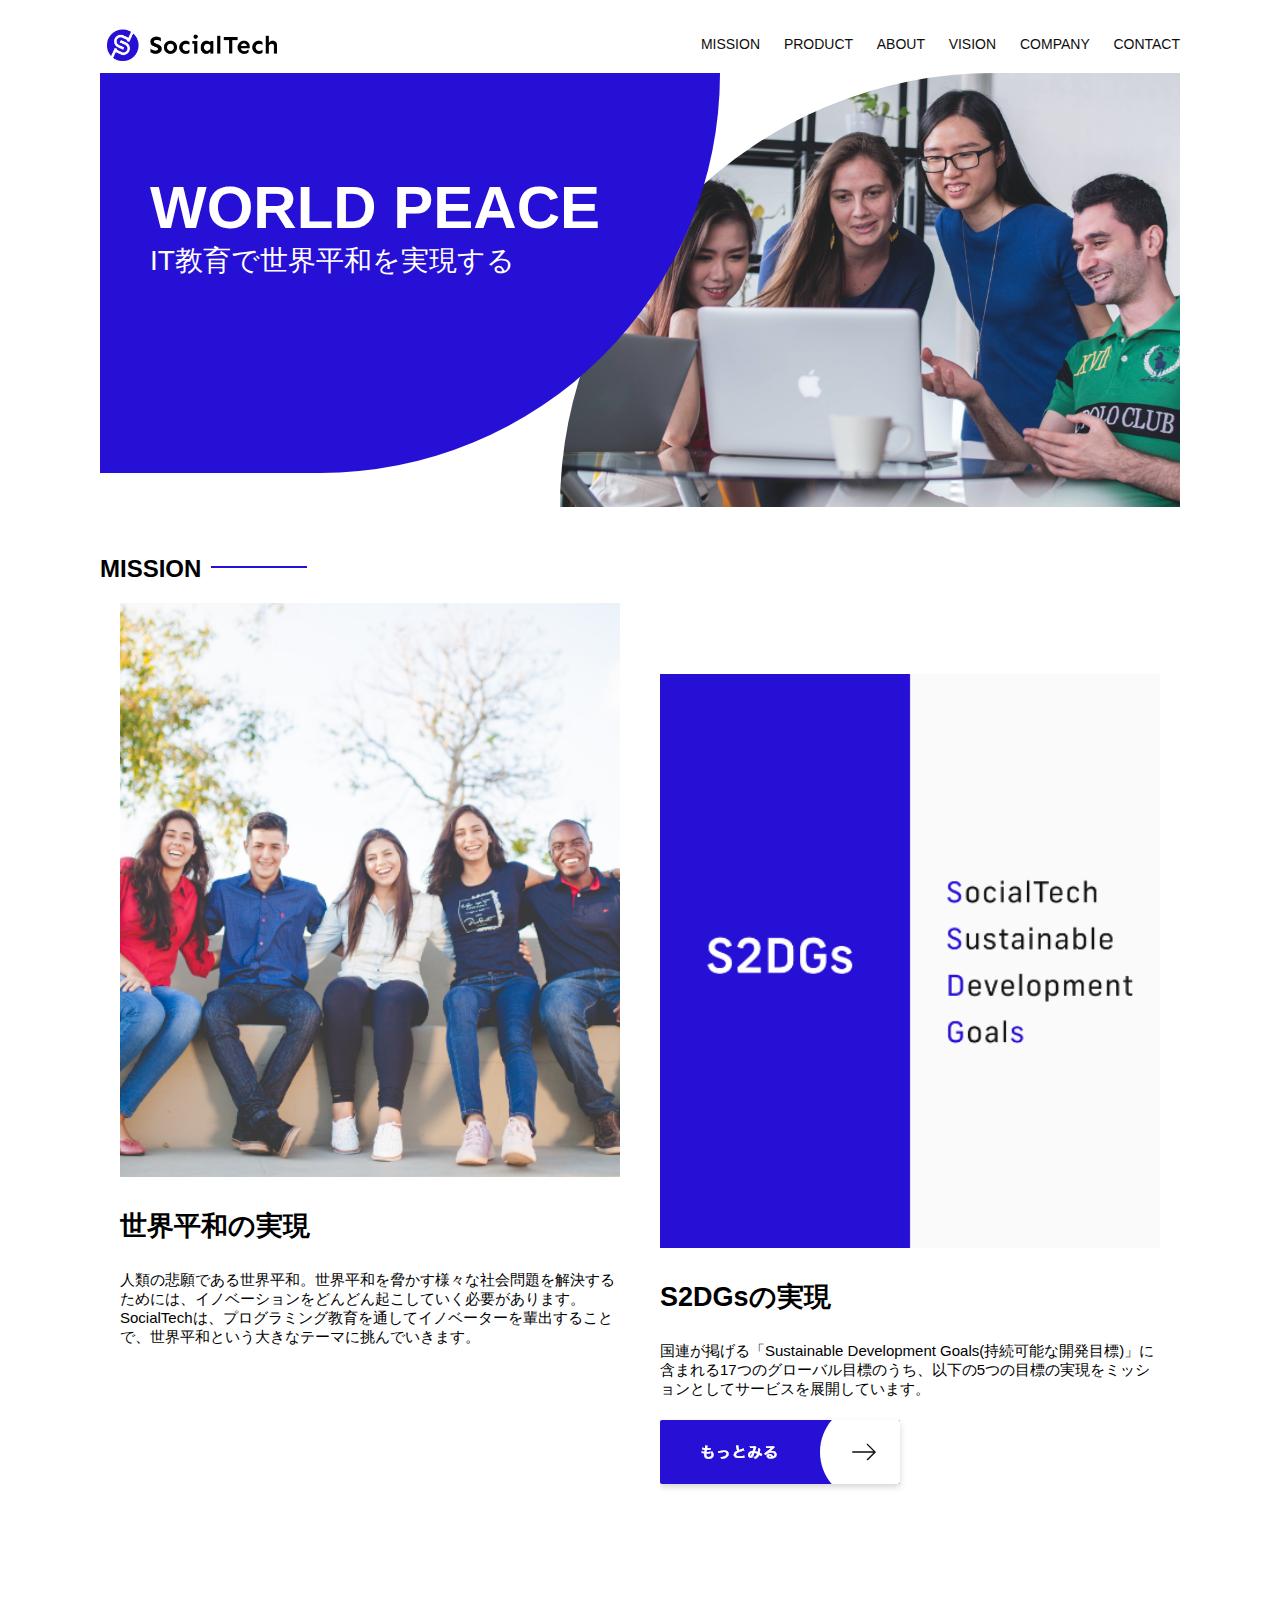
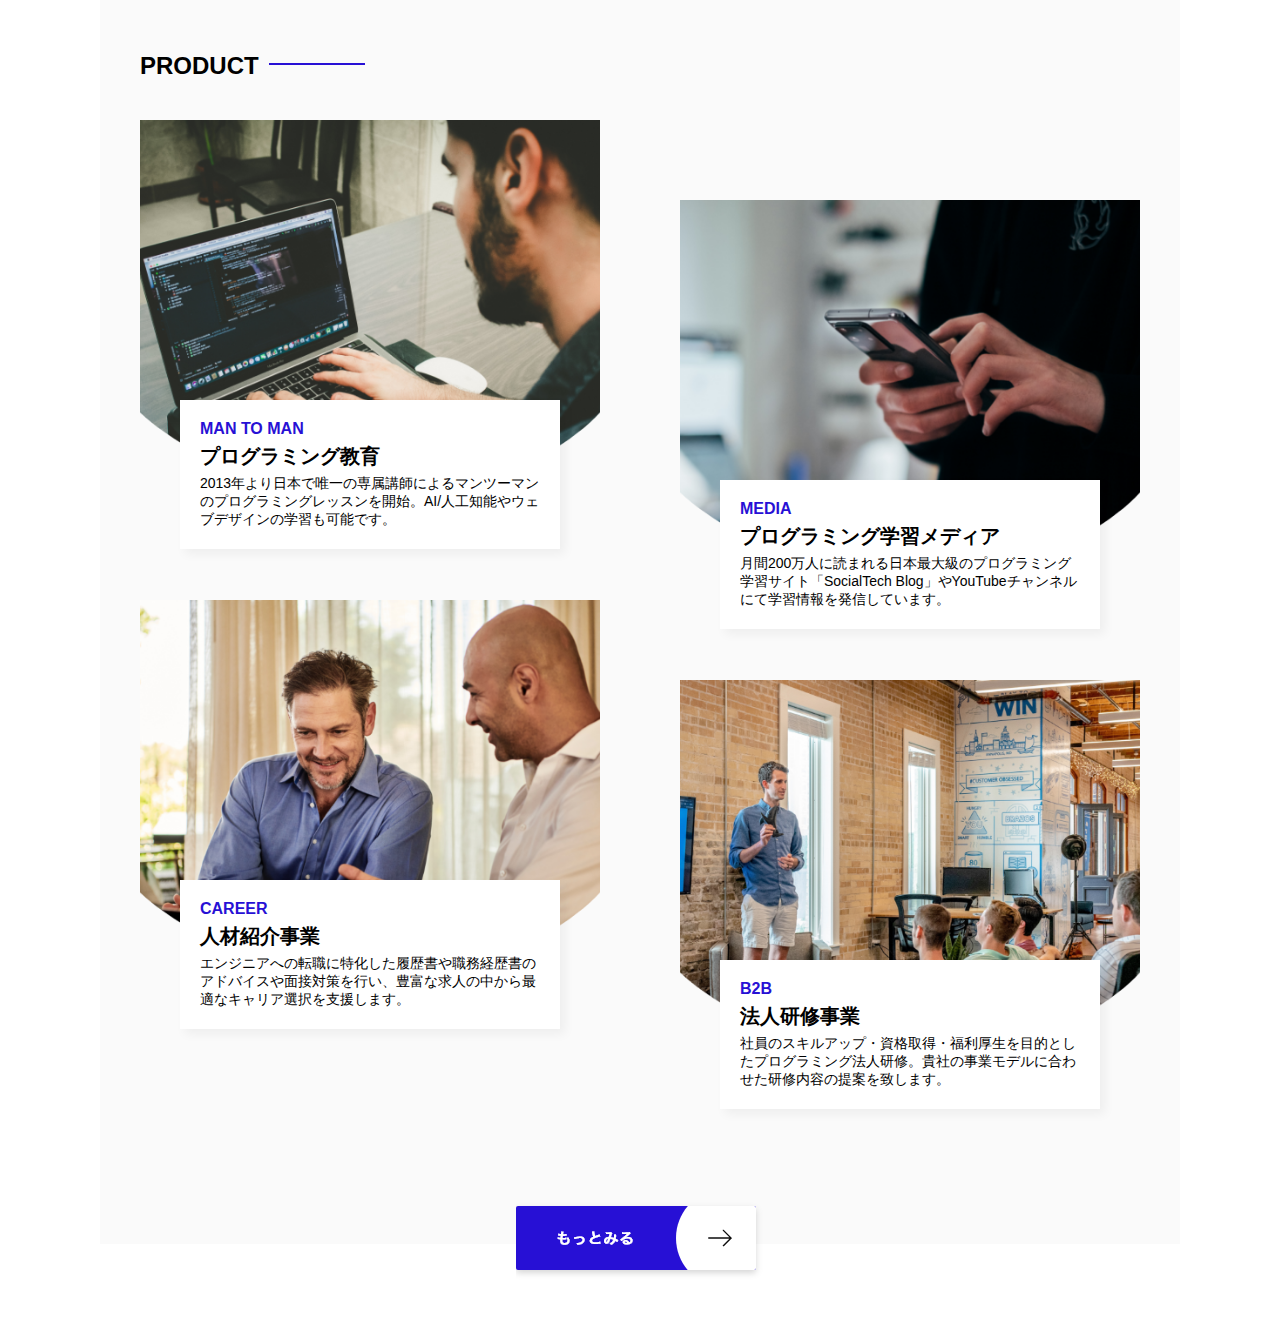
==== socialtech/index.html @ d6c30778 "hahaha" ====
<!DOCTYPE html>
<html>
  <head>
    <title>SocialTech</title>
    <meta charset="UTF-8" />
    <meta
      name="description"
      content="SocialTechはEdTech業界のリーディングカンパニーを目指します。"
    />
    <meta name="viewport" content="width=device-width, initial-scale=1.0" />
    <link rel="stylesheet" href="style.css" />
  </head>
  <body>
    　　
    <header>
      <a href="index.html" id="logo">
        <img src="images/logo.png" alt="トップページに戻る" />
      </a>

      <nav id="nav-pc">
        <a href="mission.html">MISSION</a>
        <a href="product.html">PRODUCT</a>
        <a href="index.html#aboutus">ABOUT</a>
        <a href="index.html#vision">VISION</a>
        <a href="index.html#company">COMPANY</a>
        <a href="index.html#contact">CONTACT</a>
      </nav>
    </header>
    <main>
      <article>
        <section id="main-visual">
          <div id="main-message">
            <h1>WORLD PEACE</h1>
            <p>IT教育で世界平和を実現する</p>
          </div>
          <img
            src="images/index/index-main.png"
            alt="PCの周りに多国籍の仲間たち"
          />
        </section>
        <section id="mission">
          <h2 class="index-h2">MISSION</h2>
          <div id="mission-flex">
            <div>
              <img
                id="mission-photo"
                src="images/index/index-mission.png"
                alt="屋外のベンチで写真を撮影する多国籍の仲間たち"
              />
              <h3>世界平和の実現</h3>
              <p>
                人類の悲願である世界平和。世界平和を脅かす様々な社会問題を解決するためには、イノベーションをどんどん起こしていく必要があります。SocialTechは、プログラミング教育を通してイノベーターを輩出することで、世界平和という大きなテーマに挑んでいきます。
              </p>
            </div>
            <div>
              　<img id="s2dgs" src="images/index/s2dgs.png" alt="S2DGs" />
              <h3>S2DGsの実現</h3>
              <p>
                国連が掲げる「Sustainable Development
                Goals(持続可能な開発目標)」に含まれる17つのグローバル目標のうち、以下の5つの目標の実現をミッションとしてサービスを展開しています。
              </p>
              <a href="mission.html"
                ><img src="images/button-more.png" alt="もっとみる"
              /></a>
            </div>
          </div>
        </section>
        <section id="product">
          <h2 class="index-h2">PRODUCT</h2>
          <div>
            <div id="product-left">
              <div>
                <img
                  class="product-photo"
                  src="images/index/index-mantoman.png"
                  alt="PCでコードを書く男性"
                />
                <div class="product-explain">
                  <span>MAN TO MAN</span>
                  <h3>プログラミング教育</h3>
                  <p>
                    2013年より日本で唯一の専属講師によるマンツーマンのプログラミングレッスンを開始。AI/人工知能やウェブデザインの学習も可能です。
                  </p>
                </div>
              </div>
              <div>
                <img
                  class="product-photo"
                  src="images/index/index-career.png"
                  alt="笑顔で話し合う2人の男性"
                />
                <div class="product-explain">
                  <span>CAREER</span>
                  <h3>人材紹介事業</h3>
                  <p>
                    エンジニアへの転職に特化した履歴書や職務経歴書のアドバイスや面接対策を行い、豊富な求人の中から最適なキャリア選択を支援します。
                  </p>
                </div>
              </div>
            </div>
            <div id="product-right">
              <div>
                <img
                  class="product-photo"
                  src="images/index/index-media.png"
                  alt="スマートフォンを操作する人"
                />
                <div class="product-explain">
                  <span>MEDIA</span>
                  <h3>プログラミング学習メディア</h3>
                  <p>
                    月間200万人に読まれる日本最大級のプログラミング学習サイト「SocialTech
                    Blog」やYouTubeチャンネルにて学習情報を発信しています。
                  </p>
                </div>
              </div>
              <div>
                <img
                  class="product-photo"
                  src="images/index/index-b2b.png"
                  alt="講演中の男性とそれを聴く人々"
                />
                <div class="product-explain">
                  <span>B2B </span>
                  <h3>法人研修事業</h3>
                  <p>
                    社員のスキルアップ・資格取得・福利厚生を目的としたプログラミング法人研修。貴社の事業モデルに合わせた研修内容の提案を致します。
                  </p>
                </div>
              </div>
            </div>
          </div>
          <div>
            <a id="product-more" href="product.html">
              <img src="images/button-more.png" alt="もっとみる" />
            </a>
          </div>
        </section>
      </article>
    </main>
  </body>
</html>
---- socialtech/style.css ----
body {
  font-family: "Source Sans Pro", "Hiragino Kaku Gothic ProN", Meiryo, Arial,
    sans-serif;
}
p {
  font-size: 15px;
}

body {
  max-width: 1080px;
  min-width: 960px;
  margin: 0 auto 0 auto;
}

header {
  display: flex;
  justify-content: space-between;
}

#nav-pc {
  font-size: 14px;
  padding-top: 15px;
}

#nav-pc > a {
  text-decoration: none;
  margin-left: 20px;
}
#nav-pc > a:link {
  color: #0d0d0d;
}
#nav-pc > a:visited {
  color: #0d0d0d;
}
#nav-pc > a:hover {
  color: #0d0d0d;
  text-decoration: underline;
}
#nav-pc > a:active {
  color: #0d0d0d;
}

#main-visual {
  position: relative;
  height: 400px;
}

#main-message {
  position: absolute;
  top: 0;
  left: 0;
  background-color: #2710d5;
  color: #ffffff;
  border-radius: 0 0 476px 0;
  max-width: 620px;
  height: 100%;
  width: 100%;
  z-index: 11;
}

#main-message > h1 {
  font-size: 60px;
  font-weight: bold;
  margin: 100px 0 0 50px;
}

#main-message > p {
  font-size: 28px;
  margin: 0 0 0 50px;
}
#main-visual > img {
  max-width: 620px;
  border-radius: 476px 0 0 0;
  position: absolute;
  top: 0;
  right: 0;
  z-index: 10;
}

h2 {
  margin: 40px 0 0 0;
}

h2::after {
  content: url("images/line.png");
  margin-left: 10px;
}

h3 {
  font-size: 27px;
}

#mission {
  margin: 80px auto 80px auto;
  width: 100%;
}

#mission-flex {
  width: 100%;
  display: flex;
}

#mission-flex > div {
  width: 50%;
  margin: 20px;
}

#mission-photo {
  width: 100%;
}

#s2dgs {
  margin-top: 50px;
  width: 100%;
}

#product {
  background-color: #fafafa;
  margin: 80px 0 80px 0;
  padding: 10px 40px 0px 40px;
}

#product > div {
  margin-top: 40px;
  display: flex;
}

#product-left {
  width: 50%;
  margin-right: 20px;
}

#product-right {
  width: 50%;
  margin-left: 20px;
  margin-top: 80px;
}

#product-left > div {
  position: relative;
  height: 480px;
  margin-right: 20px;
}

#product-right > div {
  position: relative;
  height: 480px;
  margin-left: 20px;
}

.product-photo {
  width: 100%;
}

.product-explain {
  background-color: #ffffff;
  position: absolute;
  left: 0;
  top: 280px;
  margin: 0 40px 0 40px;
  padding: 20px;
  box-shadow: 5px 5px 10px rgba(0, 0, 0, 0.05);
}

.product-explain > span {
  color: #2710d5;
  font-weight: bold;
  font-size: 16px;
  margin: 0;
}

.product-explain > h3 {
  font-size: 20px;
  margin: 5px 0 5px 0;
}

.product-explain > p {
  font-size: 14px;
  margin: 0;
}

#product-more {
  margin: 0 auto -42px auto;
}
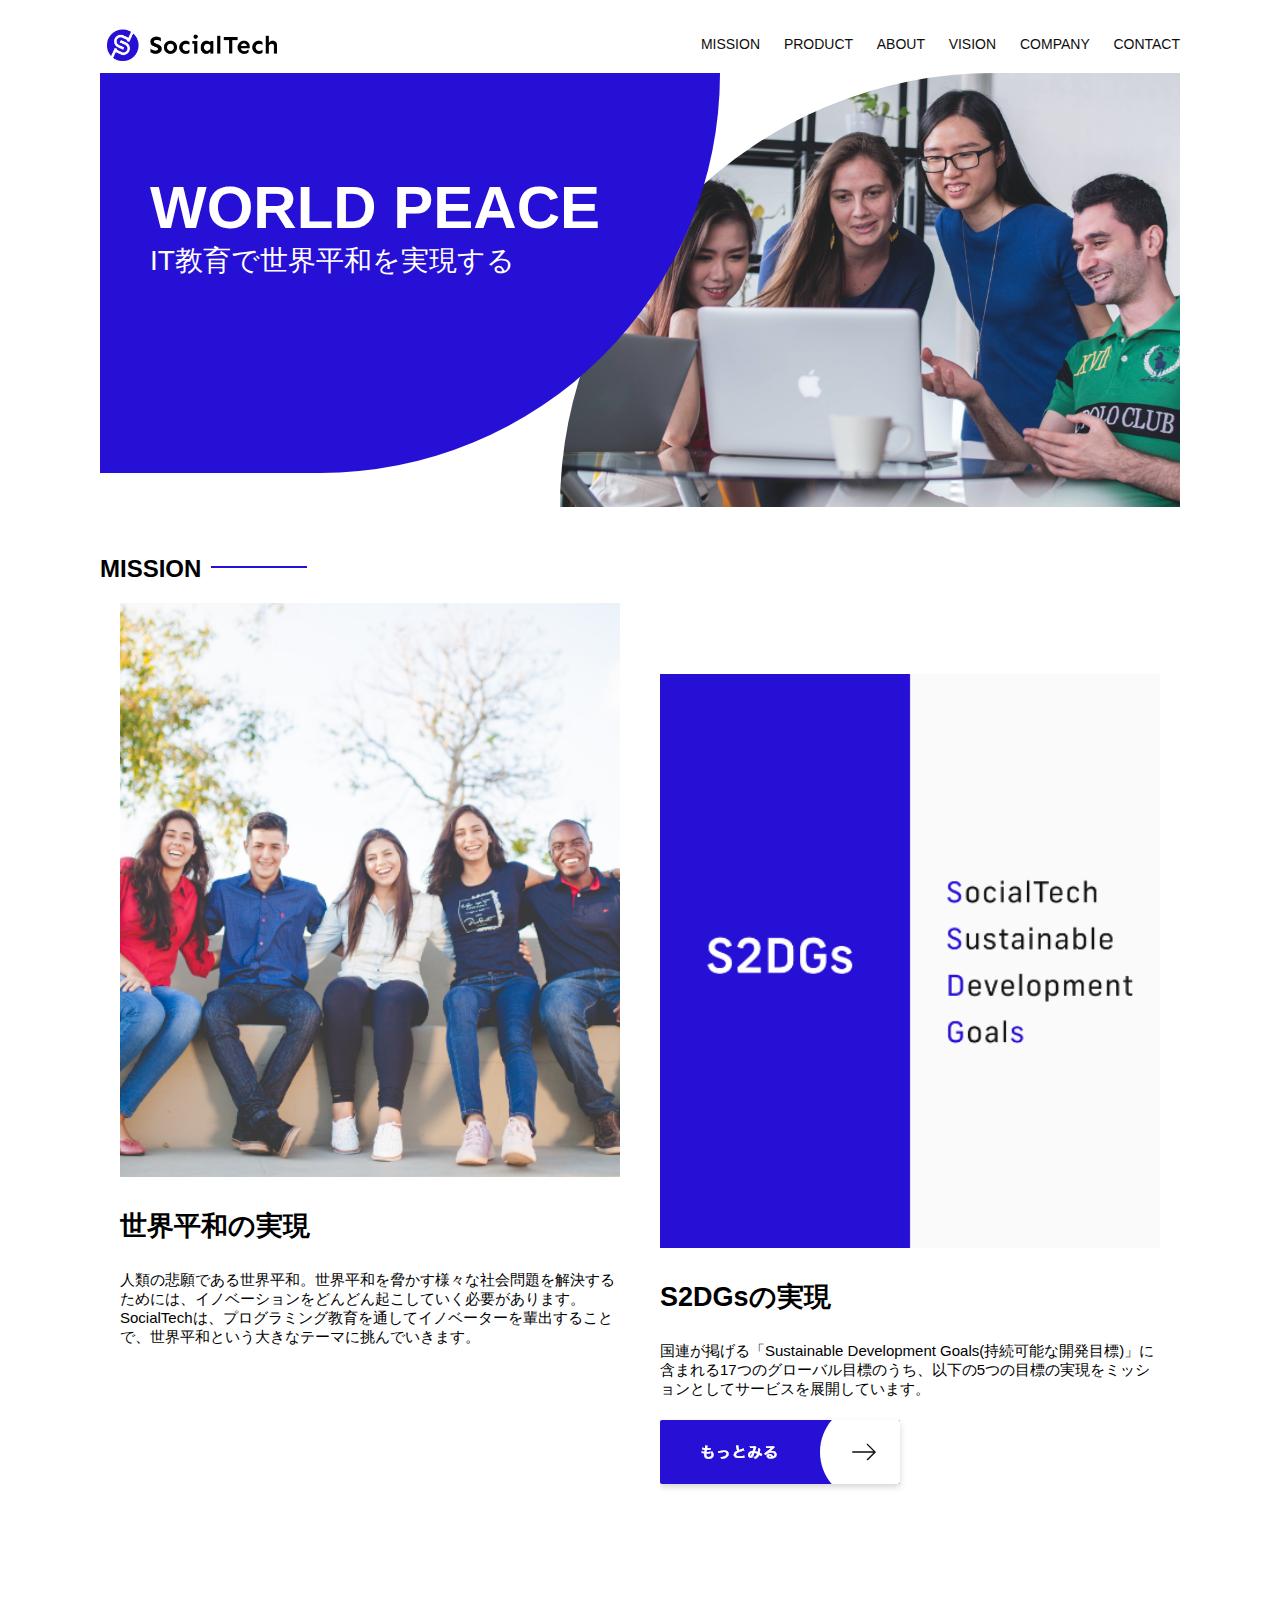
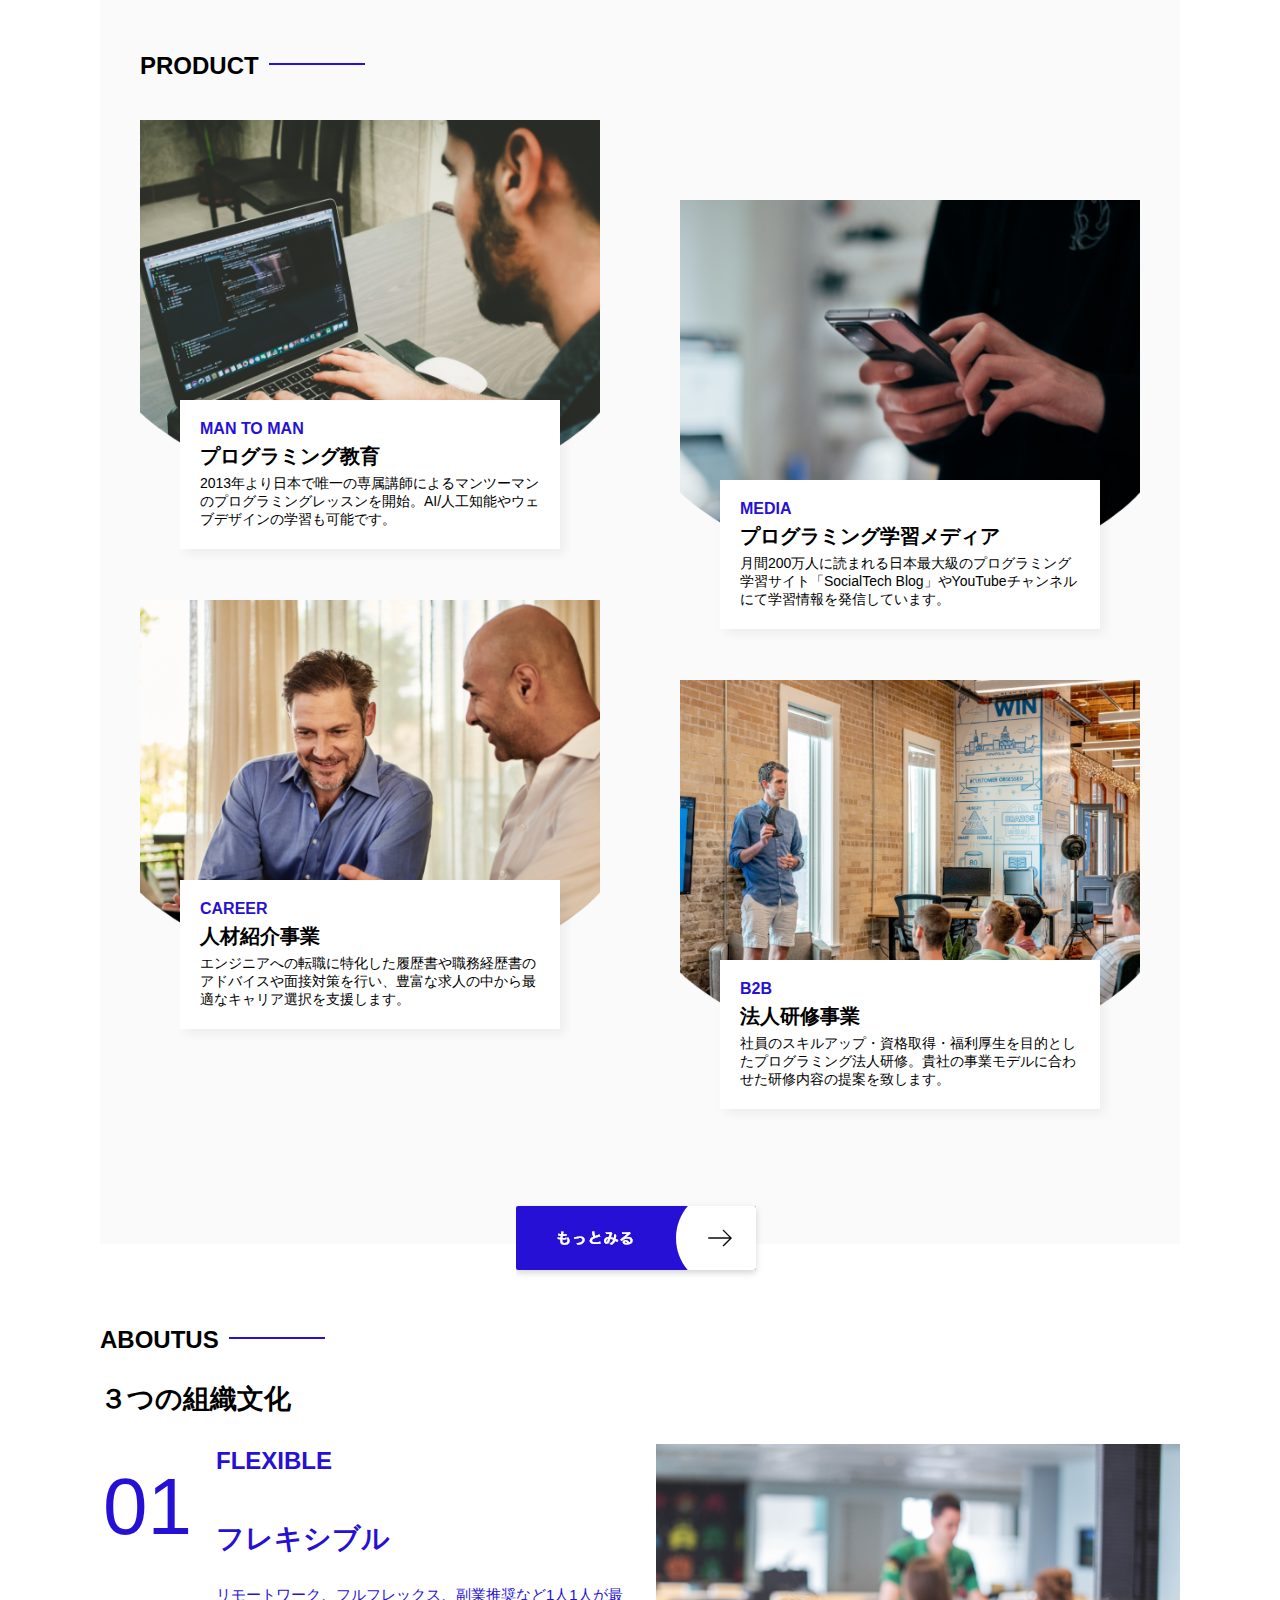
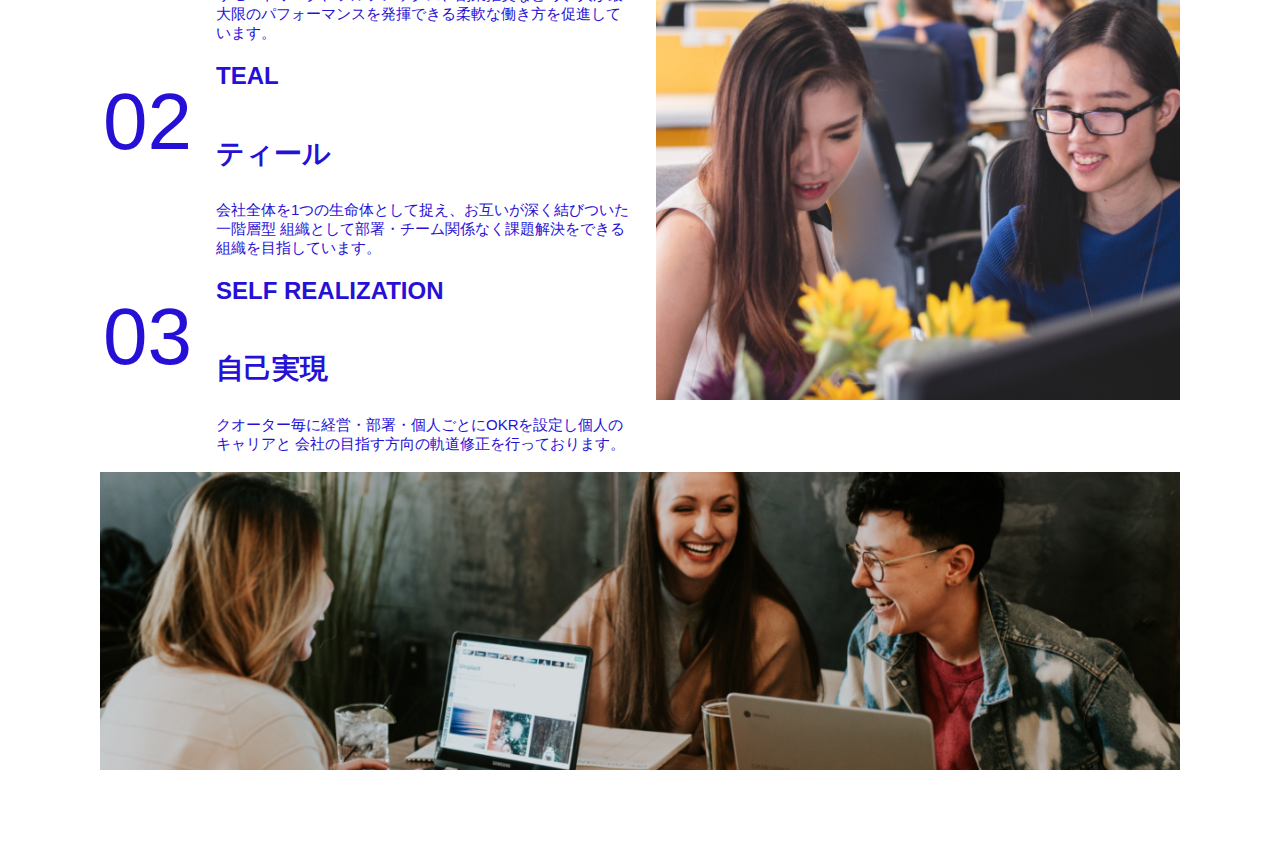
==== commit e10d5fc1: "0916" ====
--- a/socialtech/index.html
+++ b/socialtech/index.html
@@ -136,6 +136,83 @@
             </a>
           </div>
         </section>
+        <section id="aboutus">
+          <h2 class="index-h2">ABOUTUS</h2>
+          <h3>３つの組織文化</h3>
+          <div>
+            <table class="culture-num">
+              <tr>
+                <td>
+                  <span class="culture-num">01</span>
+                </td>
+                <td>
+                  <span class="culture-en">FLEXIBLE</span>
+                  <span class="culture-jp">フレキシブル</span>
+                </td>
+              </tr>
+              <tr>
+                <td>
+                  <!--空のセル-->
+                </td>
+                <td>
+                  <p class="culture-descriotion">
+                    リモートワーク、フルフレックス、副業推奨など1人1人が最大限のパフォーマンスを発揮できる柔軟な働き方を促進しています。
+                  </p>
+                </td>
+              </tr>
+              <tr>
+                <td>
+                  <span class="culture-num">02</span>
+                </td>
+                <td>
+                  <span class="culture-en">TEAL</span>
+                  <span class="culture-jp">ティール</span>
+                </td>
+              </tr>
+              <tr>
+                <td>
+                  <!--空のセル-->
+                </td>
+                <td>
+                  <p class="culture-descriotion">
+                    会社全体を1つの生命体として捉え、お互いが深く結びついた一階層型
+                    組織として部署・チーム関係なく課題解決をできる組織を目指しています。
+                  </p>
+                </td>
+              </tr>
+              <tr>
+                <td>
+                  <span class="culture-num">03</span>
+                </td>
+                <td>
+                  <span class="culture-en">SELF REALIZATION</span>
+                  <span class="culture-jp">自己実現</span>
+                </td>
+              </tr>
+              <tr>
+                <td>
+                  <!--空のセル-->
+                </td>
+                <td>
+                  <p class="culture-descriotion">
+                    クオーター毎に経営・部署・個人ごとにOKRを設定し個人のキャリアと
+                    会社の目指す方向の軌道修正を行っております。
+                  </p>
+                </td>
+              </tr>
+            </table>
+            <img
+              class="culture-img"
+              src="images/index/index-aboutus1.png"
+              alt="笑顔で話し合う２人のの女性"
+            />
+          </div>
+          <img
+            class="culture-img"
+            src="images/index/index-aboutus2.png"
+            alt="笑顔で話し合う３人の男女"
+          />
+        </section>
       </article>
     </main>
   </body>
--- a/socialtech/style.css
+++ b/socialtech/style.css
@@ -182,3 +182,47 @@
 #product-more {
   margin: 0 auto -42px auto;
 }
+
+#aboutus {
+  margin: 80px auto 80px auto;
+}
+
+#aboutus > div {
+  display: flex;
+}
+
+.culture-img {
+  width: 100%;
+  align-self: flex-start;
+}
+
+.culture-img2 {
+  margin-top: 50px;
+  width: 100%;
+}
+
+.culture-table {
+  margin-right: 50px;
+}
+
+.culture-num {
+  font-size: 80px;
+  color: #2710d5;
+  margin: 0 20px 0 0;
+}
+
+.culture-en {
+  color: #2710d5;
+  font-weight: bold;
+  font-size: 24px;
+  display: block;
+}
+
+.culture-jp {
+  font-size: 28px;
+  font-weight: bold;
+}
+
+.culture-description {
+  margin: 0;
+}
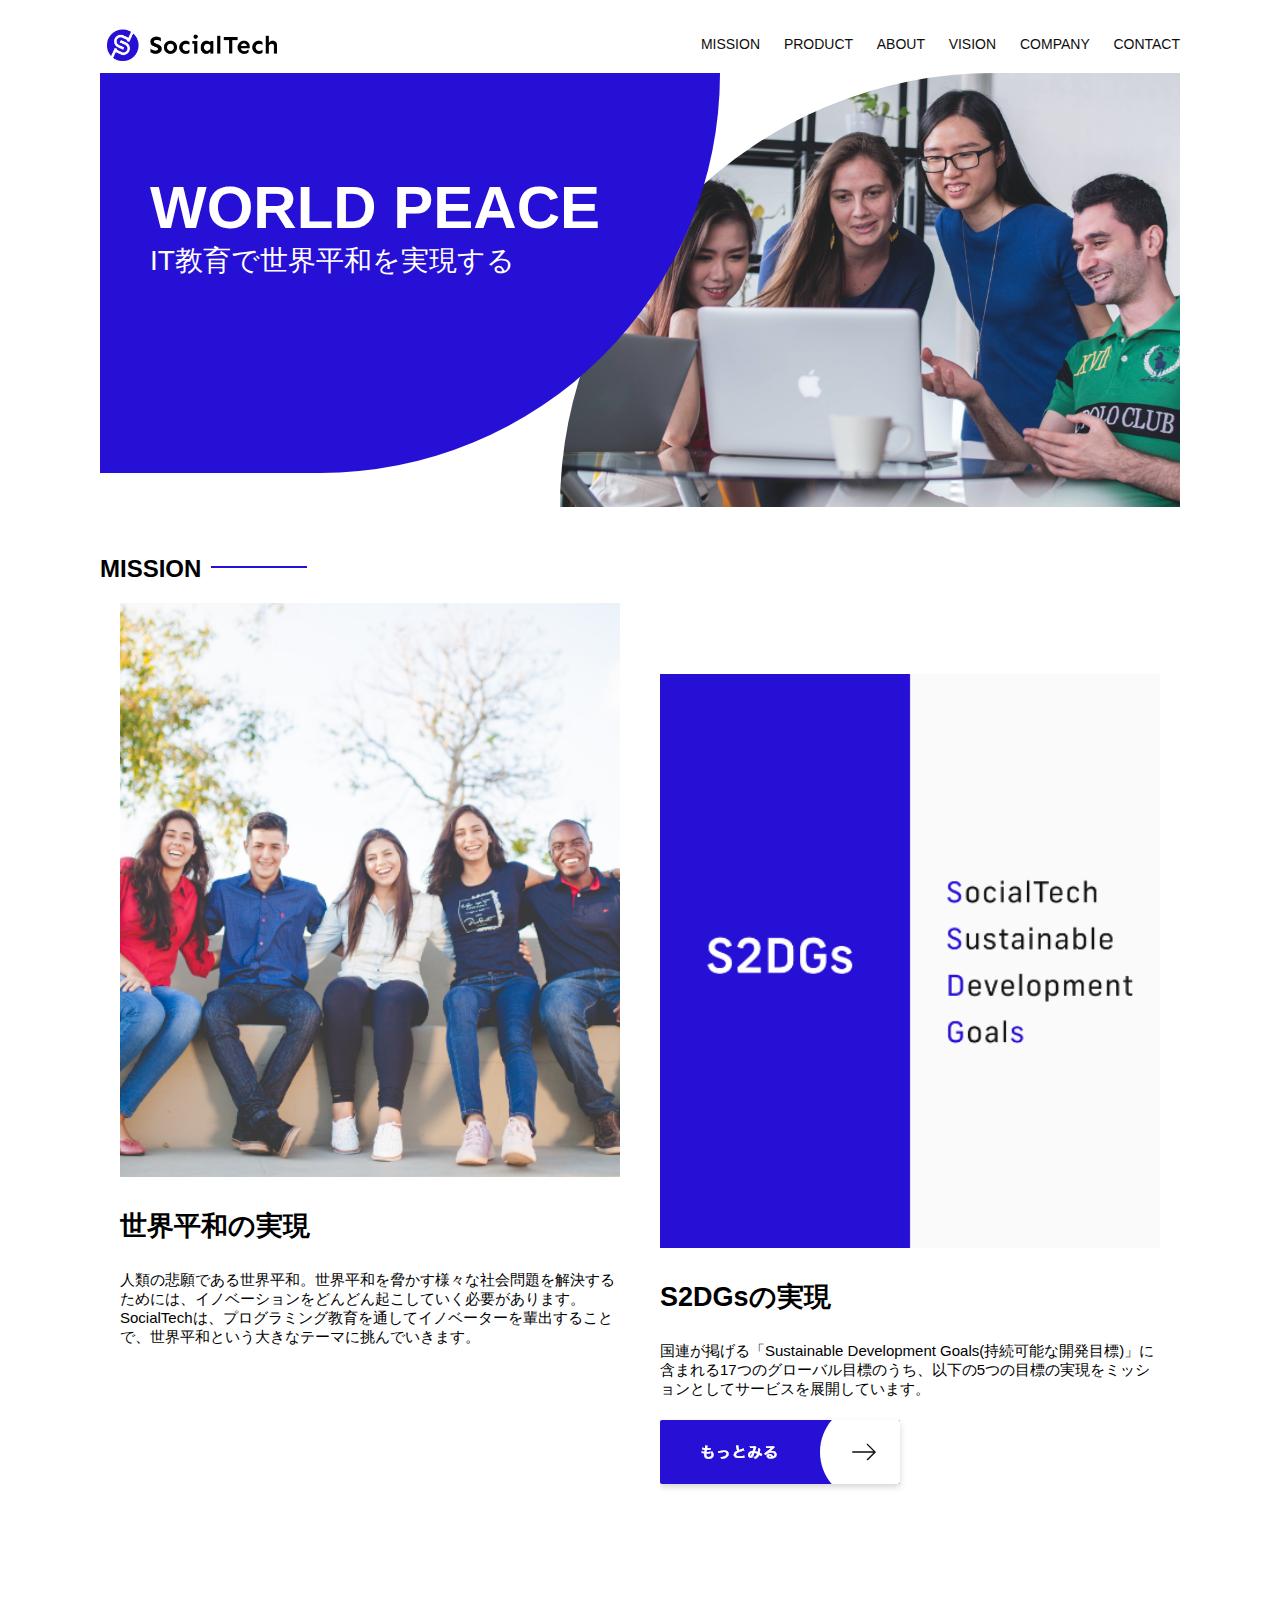
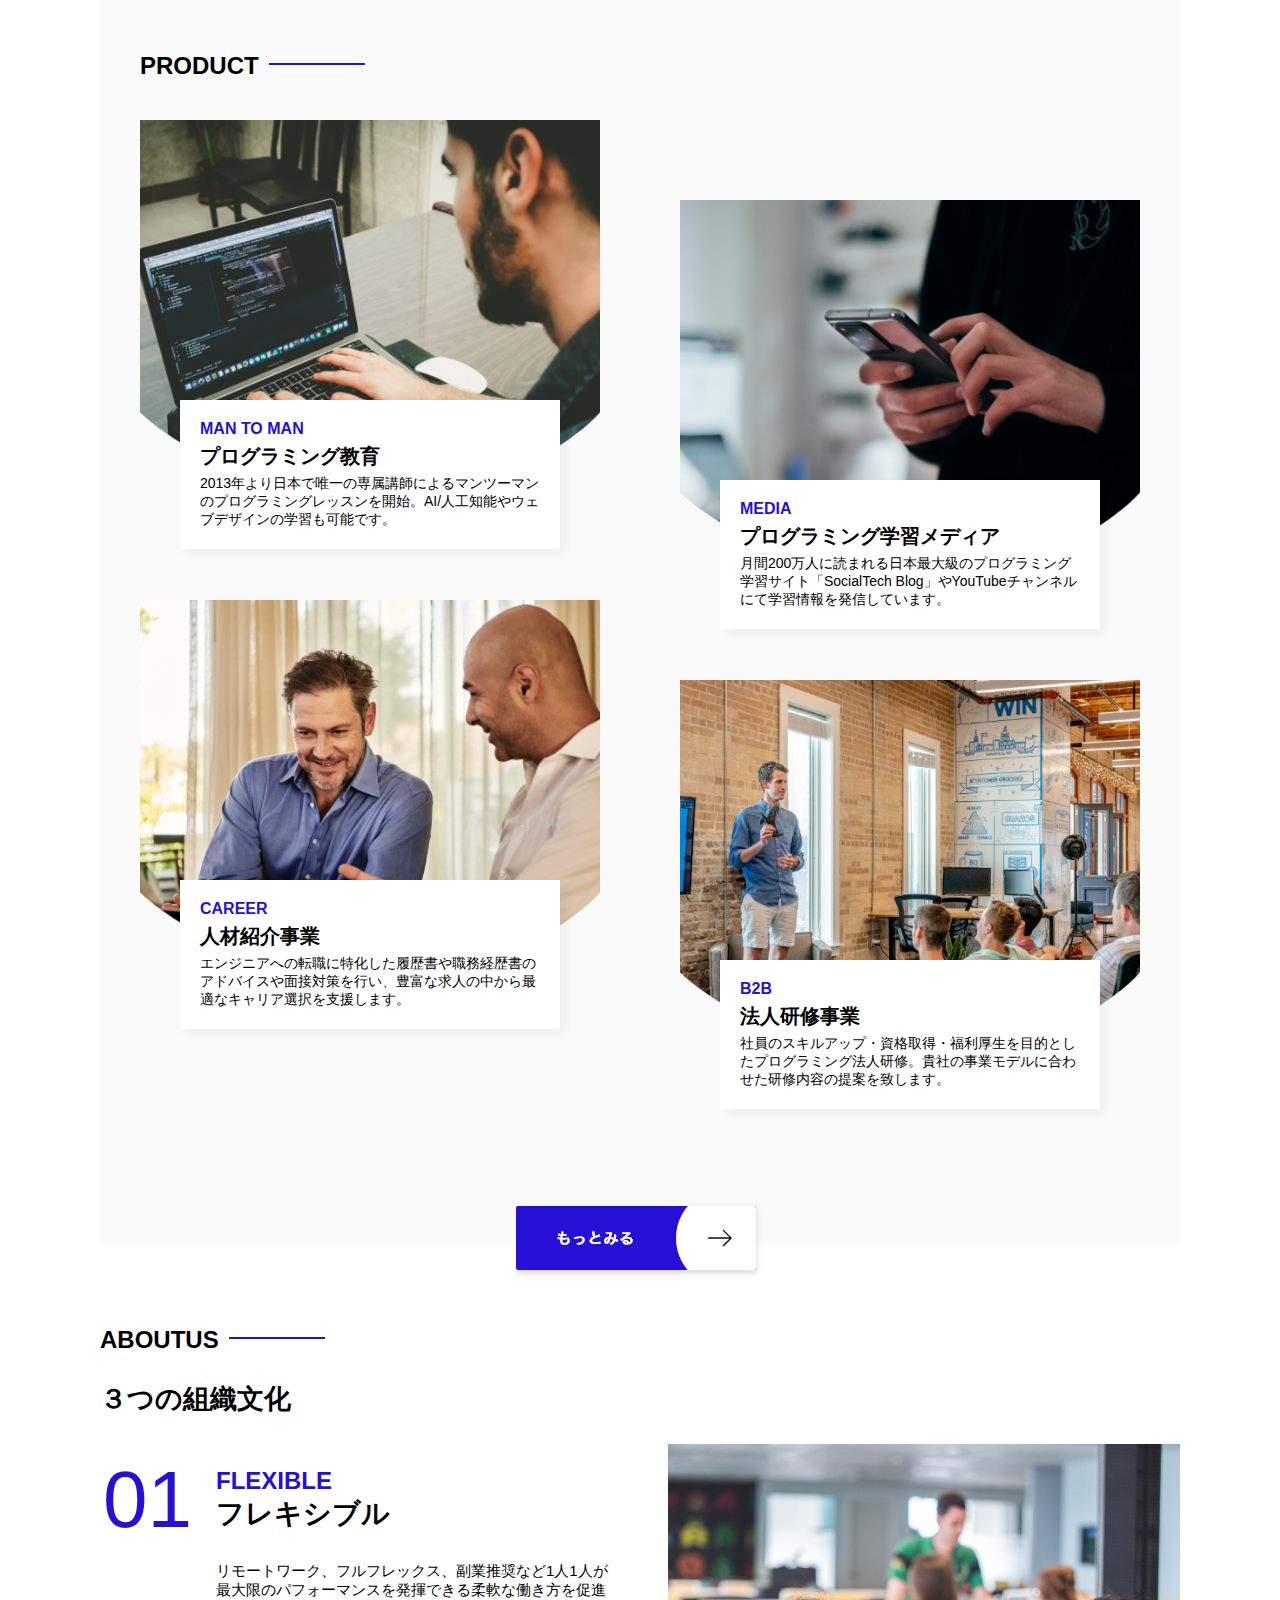
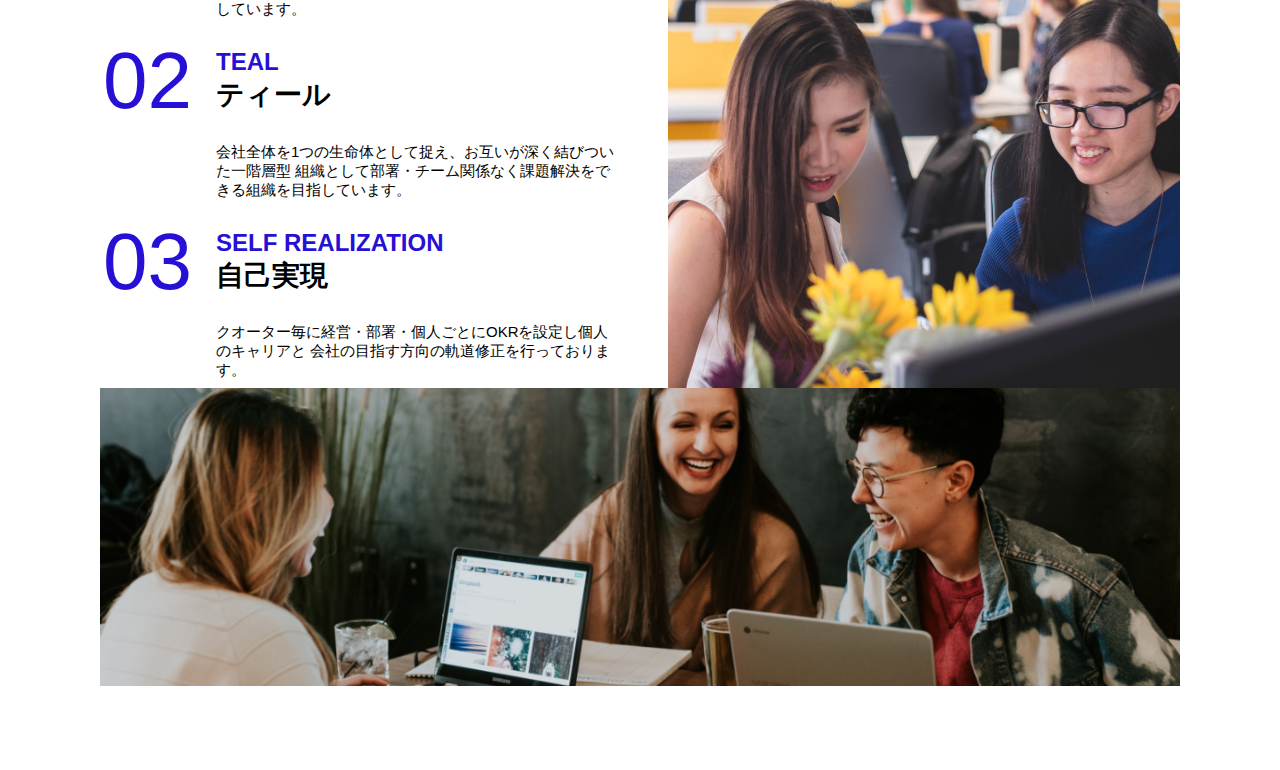
==== commit ba5576d6: "chigai" ====
--- a/socialtech/index.html
+++ b/socialtech/index.html
@@ -140,7 +140,7 @@
           <h2 class="index-h2">ABOUTUS</h2>
           <h3>３つの組織文化</h3>
           <div>
-            <table class="culture-num">
+            <table class="culture-table">
               <tr>
                 <td>
                   <span class="culture-num">01</span>
@@ -155,7 +155,7 @@
                   <!--空のセル-->
                 </td>
                 <td>
-                  <p class="culture-descriotion">
+                  <p class="culture-description">
                     リモートワーク、フルフレックス、副業推奨など1人1人が最大限のパフォーマンスを発揮できる柔軟な働き方を促進しています。
                   </p>
                 </td>
@@ -174,7 +174,7 @@
                   <!--空のセル-->
                 </td>
                 <td>
-                  <p class="culture-descriotion">
+                  <p class="culture-description">
                     会社全体を1つの生命体として捉え、お互いが深く結びついた一階層型
                     組織として部署・チーム関係なく課題解決をできる組織を目指しています。
                   </p>
@@ -194,7 +194,7 @@
                   <!--空のセル-->
                 </td>
                 <td>
-                  <p class="culture-descriotion">
+                  <p class="culture-description">
                     クオーター毎に経営・部署・個人ごとにOKRを設定し個人のキャリアと
                     会社の目指す方向の軌道修正を行っております。
                   </p>
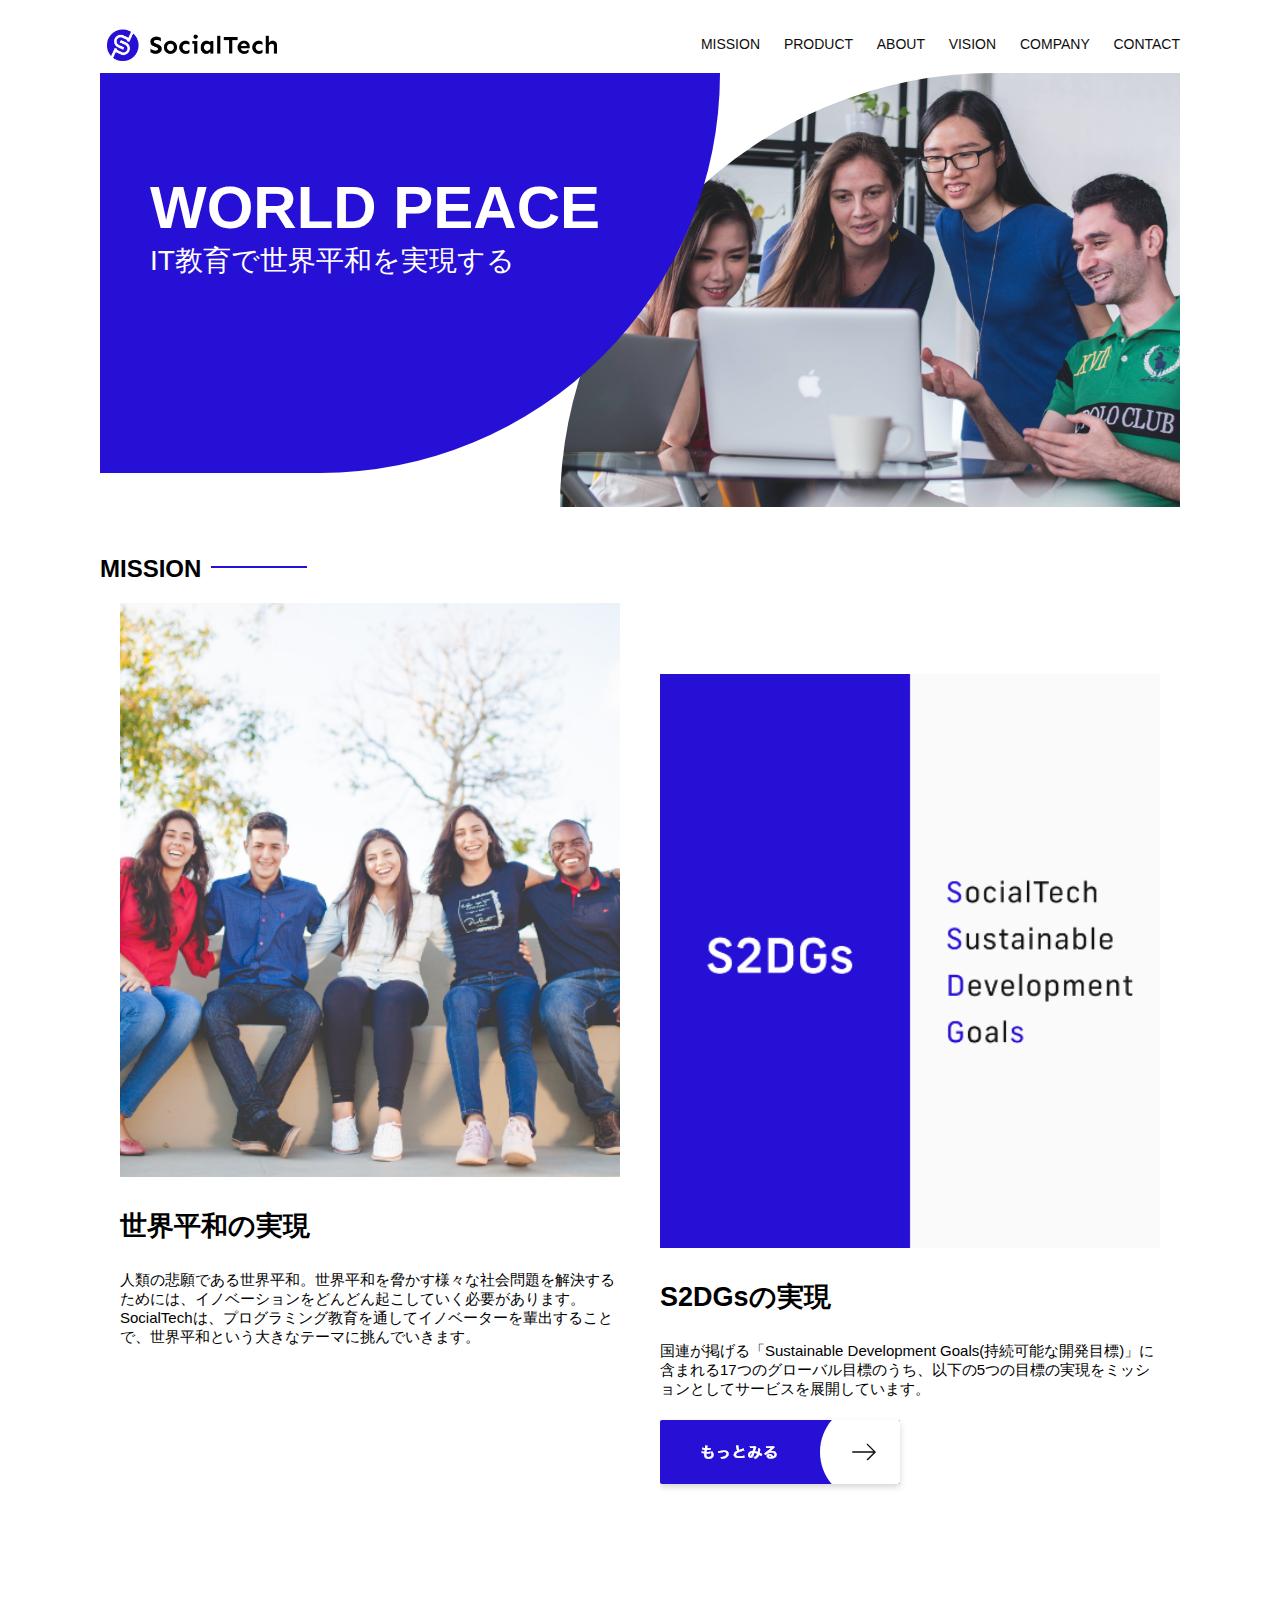
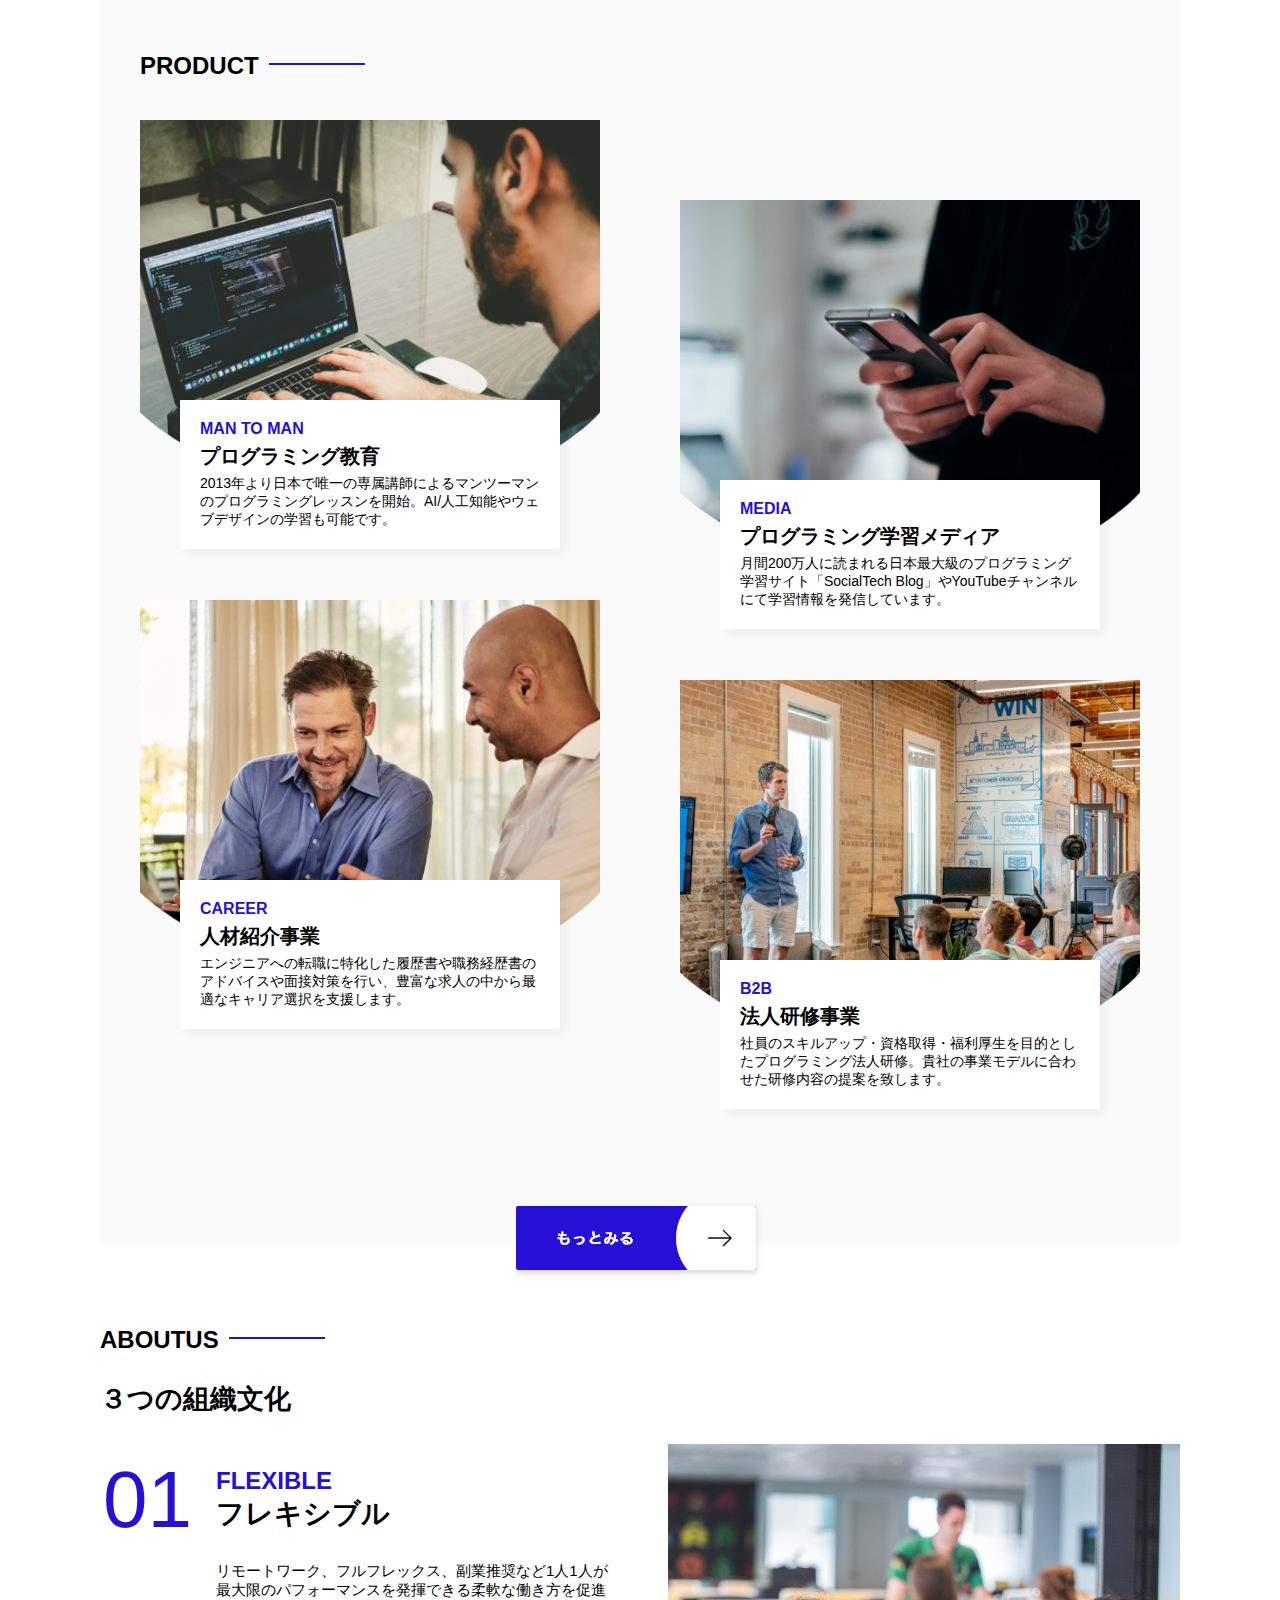
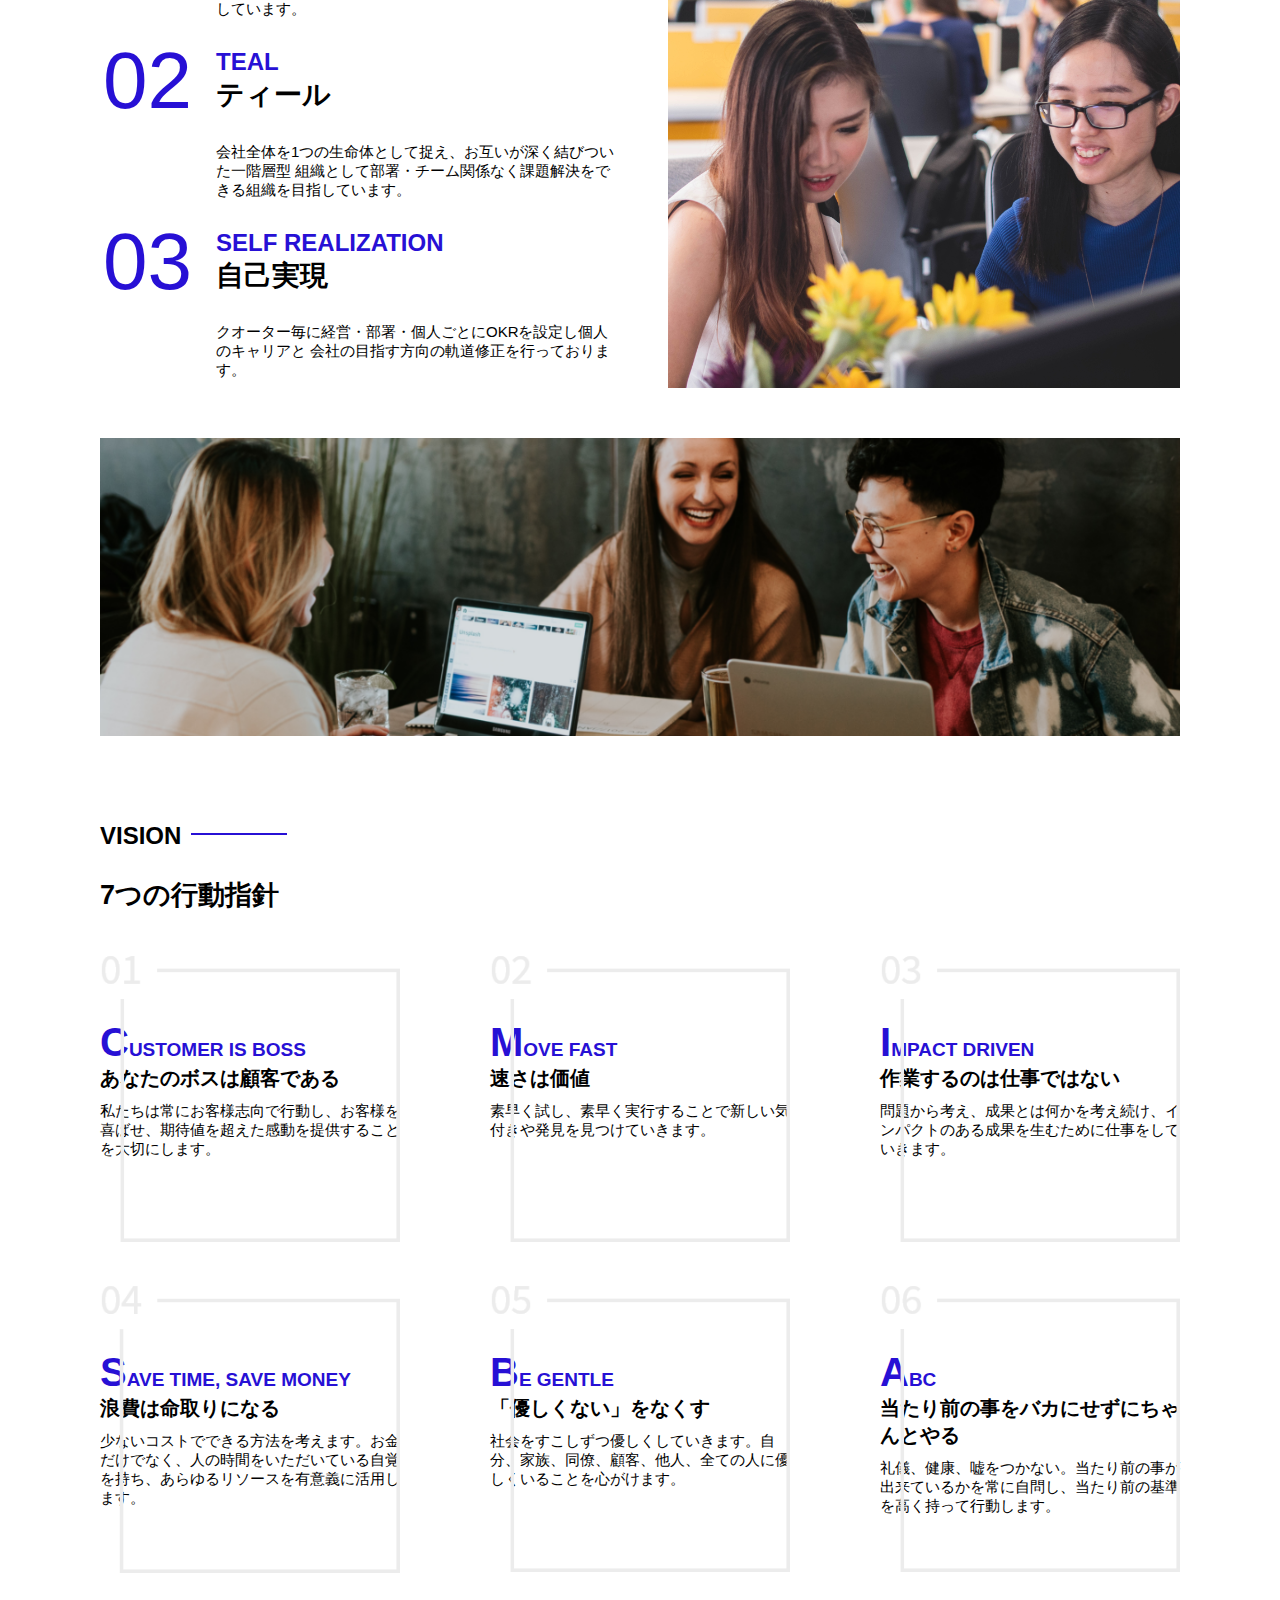
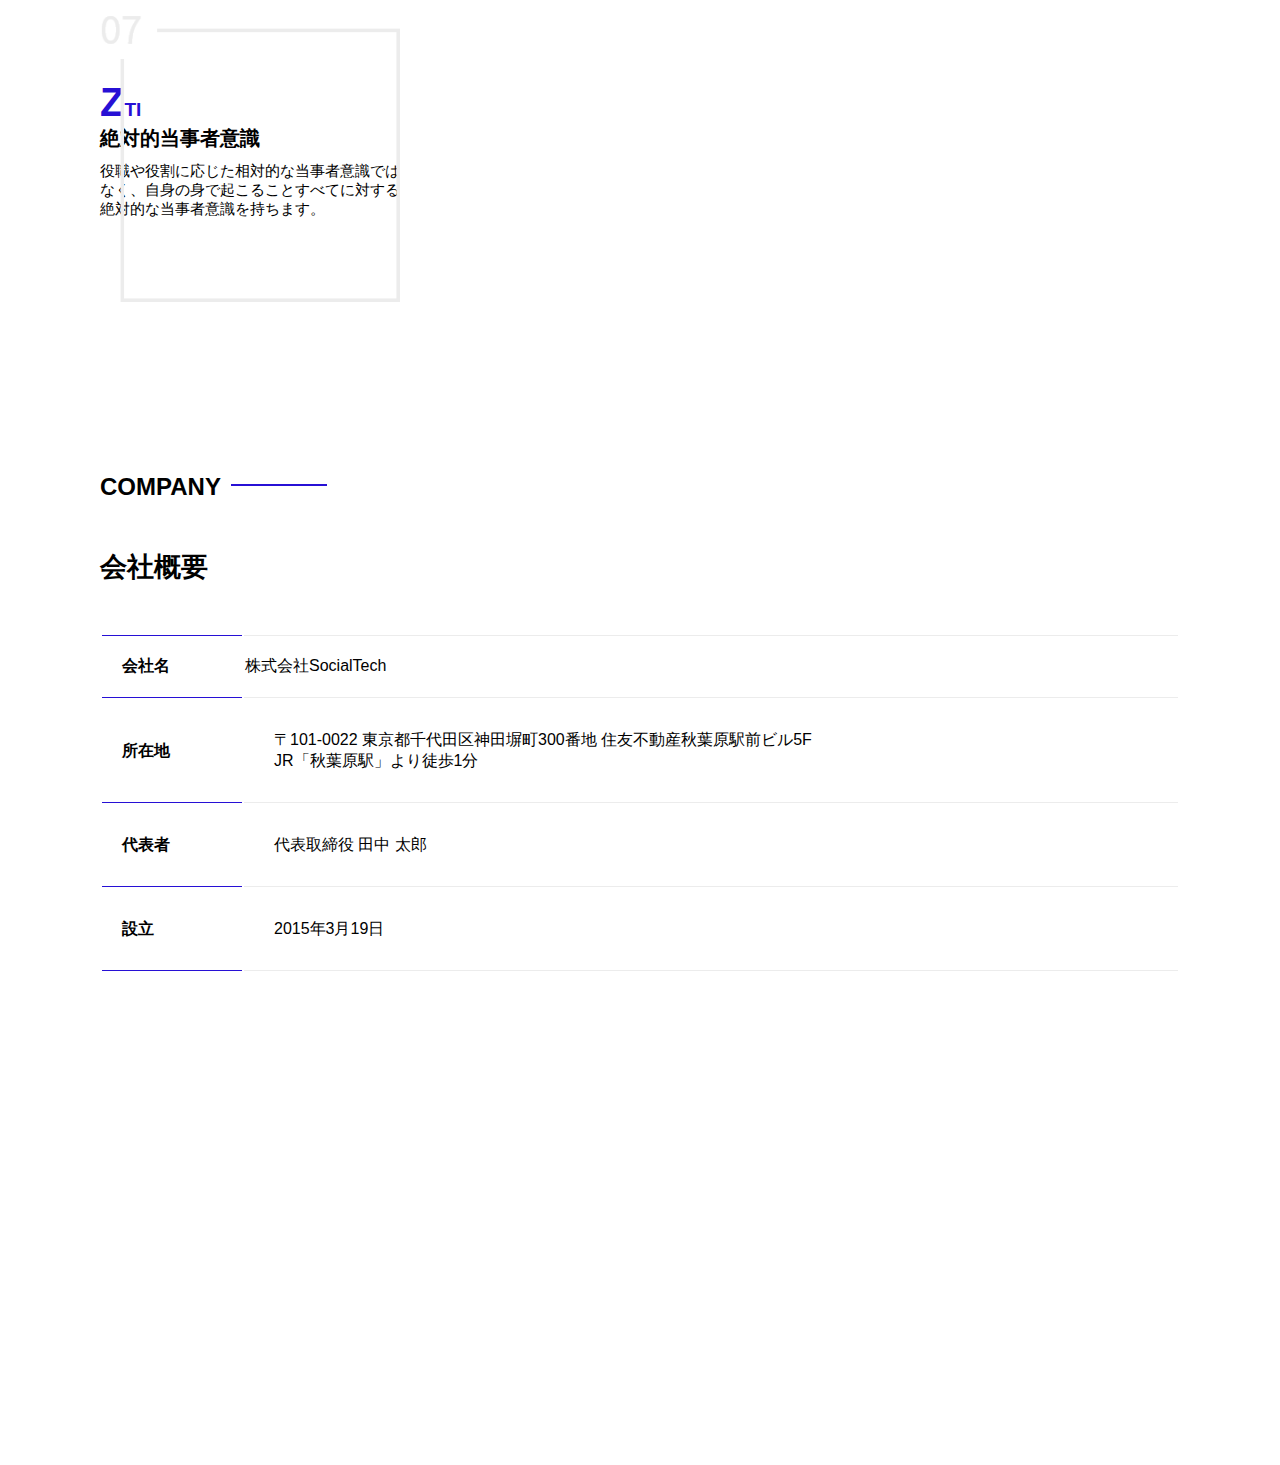
==== commit 5b67bb1b: "0922" ====
--- a/socialtech/index.html
+++ b/socialtech/index.html
@@ -208,10 +208,132 @@
             />
           </div>
           <img
-            class="culture-img"
+            class="culture-img2"
             src="images/index/index-aboutus2.png"
             alt="笑顔で話し合う３人の男女"
           />
+        </section>
+        <section id="vision">
+          <h2 class="index-h2">VISION</h2>
+          <h3>7つの行動指針</h3>
+          <div>
+            <div class="vision-box">
+              <img src="images/index/vision-01.png" alt="01" />
+              <span>
+                <h4>CUSTOMER IS BOSS</h4>
+                <h5>あなたのボスは顧客である</h5>
+                <p>
+                  私たちは常にお客様志向で行動し、お客様を喜ばせ、期待値を超えた感動を提供することを大切にします。
+                </p>
+              </span>
+            </div>
+            <div class="vision-box">
+              <img src="images/index/vision-02.png" alt="02" />
+              <span>
+                <h4>MOVE FAST</h4>
+                <h5>速さは価値</h5>
+                <p>
+                  素早く試し、素早く実行することで新しい気付きや発見を見つけていきます。
+                </p>
+              </span>
+            </div>
+            <div class="vision-box">
+              <img src="images/index/vision-03.png" alt="03" />
+              <span>
+                <h4>IMPACT DRIVEN</h4>
+                <h5>作業するのは仕事ではない</h5>
+                <p>
+                  問題から考え、成果とは何かを考え続け、インパクトのある成果を生むために仕事をしていきます。
+                </p>
+              </span>
+            </div>
+            <div class="vision-box">
+              <img src="images/index/vision-04.png" alt="04" />
+              <span>
+                <h4>SAVE TIME, SAVE MONEY</h4>
+                <h5>浪費は命取りになる</h5>
+                <p>
+                  少ないコストでできる方法を考えます。お金だけでなく、人の時間をいただいている自覚を持ち、あらゆるリソースを有意義に活用します。
+                </p>
+              </span>
+            </div>
+            <div class="vision-box">
+              <img src="images/index/vision-05.png" alt="05" />
+              <span>
+                <h4>BE GENTLE</h4>
+                <h5>「優しくない」をなくす</h5>
+                <p>
+                  社会をすこしずつ優しくしていきます。自分、家族、同僚、顧客、他人、全ての人に優しくいることを心がけます。
+                </p>
+              </span>
+            </div>
+            <div class="vision-box">
+              <img src="images/index/vision-06.png" alt="06" />
+              <span>
+                <h4>ABC</h4>
+                <h5>当たり前の事をバカにせずにちゃんとやる</h5>
+                <p>
+                  礼儀、健康、嘘をつかない。当たり前の事が出来ているかを常に自問し、当たり前の基準を高く持って行動します。
+                </p>
+              </span>
+            </div>
+            <div class="vision-box">
+              <img src="images/index/vision-07.png" alt="07" />
+              <span>
+                <h4>ZTI</h4>
+                <h5>絶対的当事者意識</h5>
+                <p>
+                  役職や役割に応じた相対的な当事者意識ではなく、自身の身で起こることすべてに対する絶対的な当事者意識を持ちます。
+                </p>
+              </span>
+            </div>
+          </div>
+        </section>
+        <section id="company">
+          　　
+          <h2 class="index-h2">COMPANY</h2>
+          　　
+          <h3>会社概要</h3>
+          <table id="company-table">
+            <tr>
+              　　　
+              <th class="tableheader-first">会社名</th>
+              　　　
+              <td class="cell-first">株式会社SocialTech</td>
+              　
+            </tr>
+            <tr>
+              　　　
+              <th class="tableheader">所在地</th>
+              　　　
+              <td class="cell">
+                〒101-0022 東京都千代田区神田塀町300番地
+                住友不動産秋葉原駅前ビル5F<br />JR「秋葉原駅」より徒歩1分
+              </td>
+              　
+            </tr>
+            <tr>
+              　　　
+              <th class="tableheader">代表者</th>
+              　　　
+              <td class="cell">代表取締役 田中 太郎</td>
+              　
+            </tr>
+            <tr>
+              　　　
+              <th class="tableheader">設立</th>
+              　　　
+              <td class="cell">2015年3月19日</td>
+              　
+            </tr>
+            　
+          </table>
+          <iframe
+            src="https://www.google.com/maps/embed?pb=!1m18!1m12!1m3!1d3240.0688551336807!2d139.7720776771055!3d35.69992317258124!2m3!1f0!2f0!3f0!3m2!1i1024!2i768!4f13.1!3m3!1m2!1s0x60188fee13660e23%3A0x77137876edf742ac!2z5L2P5Y-L5LiN5YuV55Sj56eL6JGJ5Y6f6aeF5YmN44OT44Or!5e0!3m2!1sja!2sjp!4v1704858013291!5m2!1sja!2sjp"
+            style="border: 0"
+            allowfullscreen=""
+            loading="lazy"
+          ></iframe>
         </section>
       </article>
     </main>
--- a/socialtech/style.css
+++ b/socialtech/style.css
@@ -226,3 +226,101 @@
 .culture-description {
   margin: 0;
 }
+
+#vision {
+  margin: 80px auto 80px auto;
+}
+
+#vision > div {
+  width: 100%;
+  display: flex;
+  justify-content: space-between;
+  flex-wrap: wrap;
+}
+
+.vision-box {
+  width: 300px;
+  height: 300px;
+  margin-bottom: 30px;
+  position: relative;
+}
+
+.vision-box > img {
+  width: 100%;
+  height: auto;
+  position: absolute;
+  top: 0;
+  left: 0;
+  z-index: 31;
+  margin-right: 20px;
+}
+
+.vision-box > span > h4 {
+  color: #2710d5;
+  font-size: 19px;
+  margin: 80px 0 0 0;
+}
+
+.vision-box > span > h4::first-letter {
+  font-size: 40px;
+}
+
+.vision-box > span > h5 {
+  font-size: 20px;
+  margin: 0 0 0 0;
+}
+
+.vision-box > span > p {
+  margin: 10px 0 0 0;
+}
+
+#company {
+  margin: 80px auto 80px auto;
+}
+
+#company-table {
+  width: 100%;
+}
+
+.tableheader {
+  text-align: left;
+  padding: 20px;
+  border-bottom-color: #2710d5;
+  border-bottom-width: 1px;
+  border-bottom-style: solid;
+  width: 100px;
+}
+
+.tableheader-first {
+  text-align: left;
+  padding: 20px;
+  border-bottom-color: #2710d5;
+  border-bottom-width: 1px;
+  border-bottom-style: solid;
+  border-top-color: #2710d5;
+  border-top-width: 1px;
+  border-top-style: solid;
+  width: 100px;
+}
+
+.cell {
+  padding: 30px;
+  border-bottom-color: #ececec;
+  border-bottom-width: 1px;
+  border-bottom-style: solid;
+}
+
+.cell-first {
+  border-bottom-color: #ececec;
+  border-bottom-width: 1px;
+  border-bottom-style: solid;
+  border-top-color: #ececec;
+  border-top-width: 1px;
+  border-top-style: solid;
+}
+
+#company > iframe {
+  width: 100%;
+  height: 368px;
+  margin-top: 40px;
+}
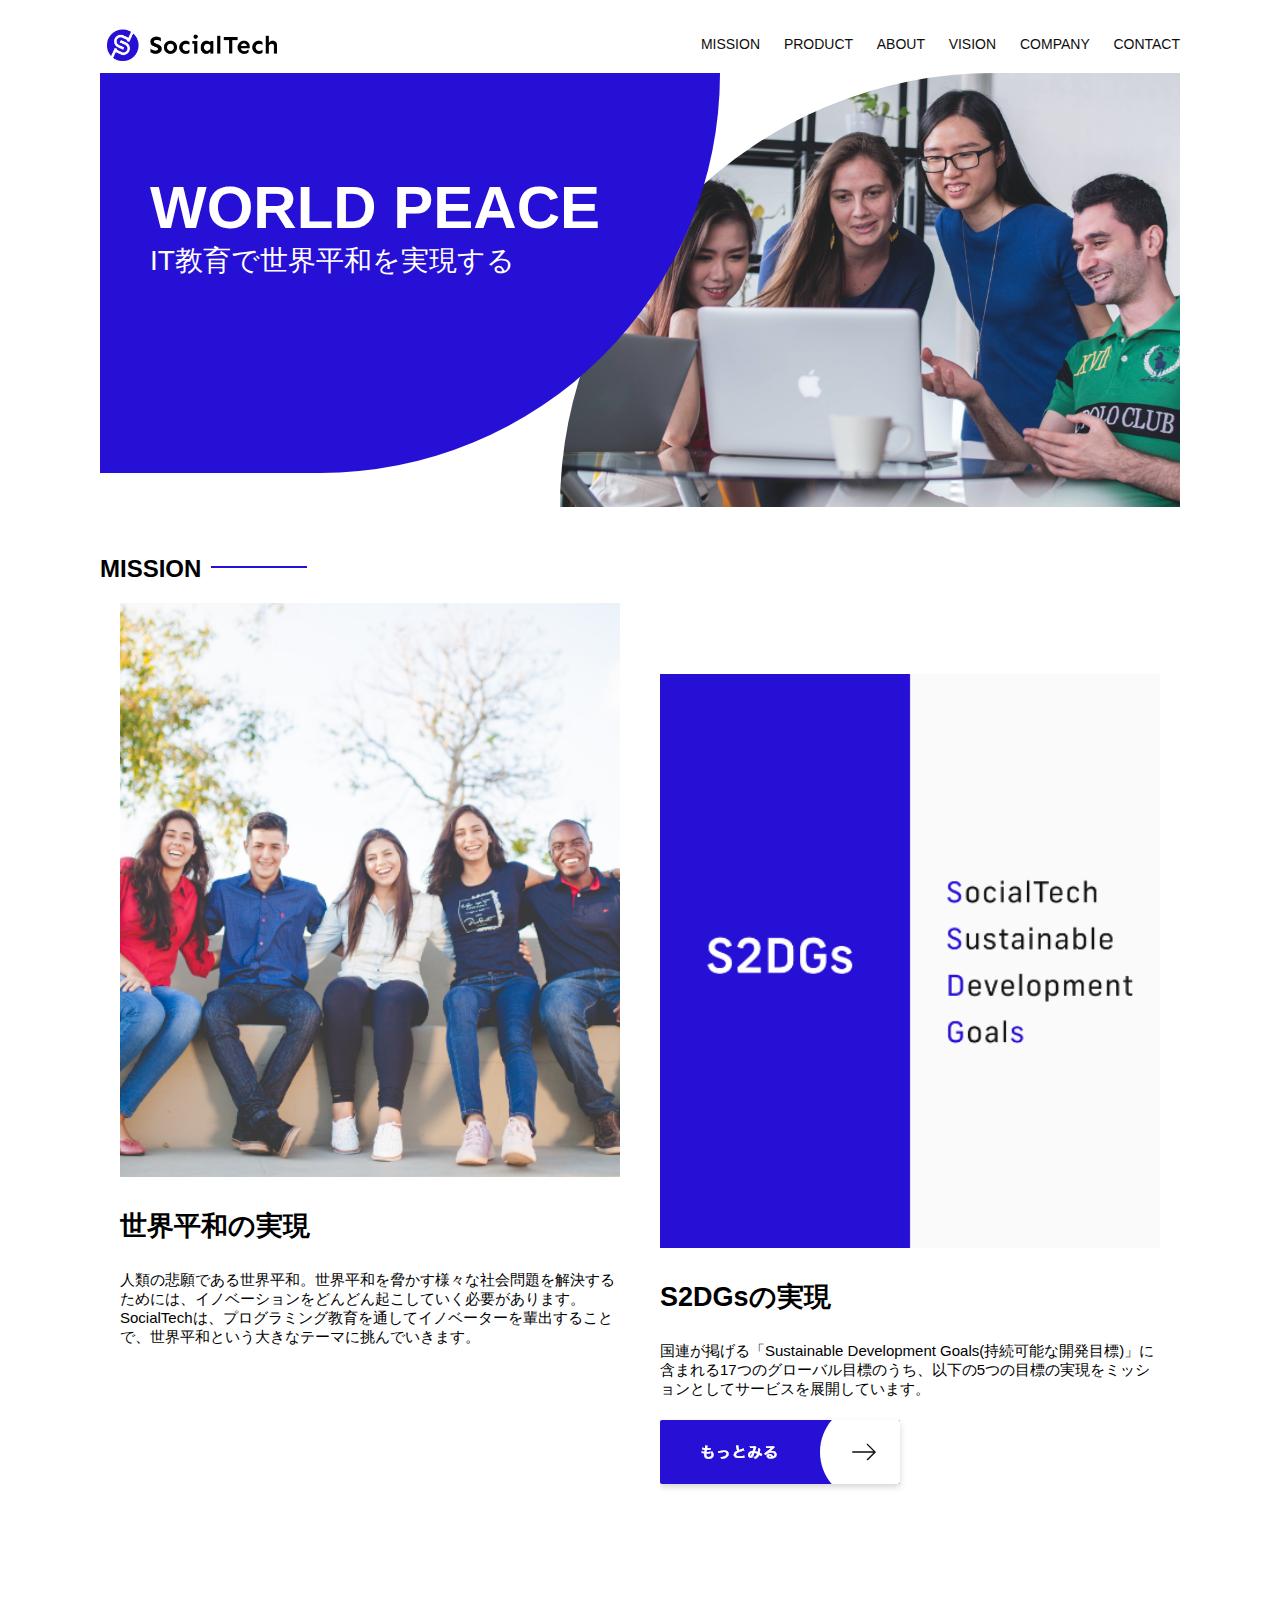
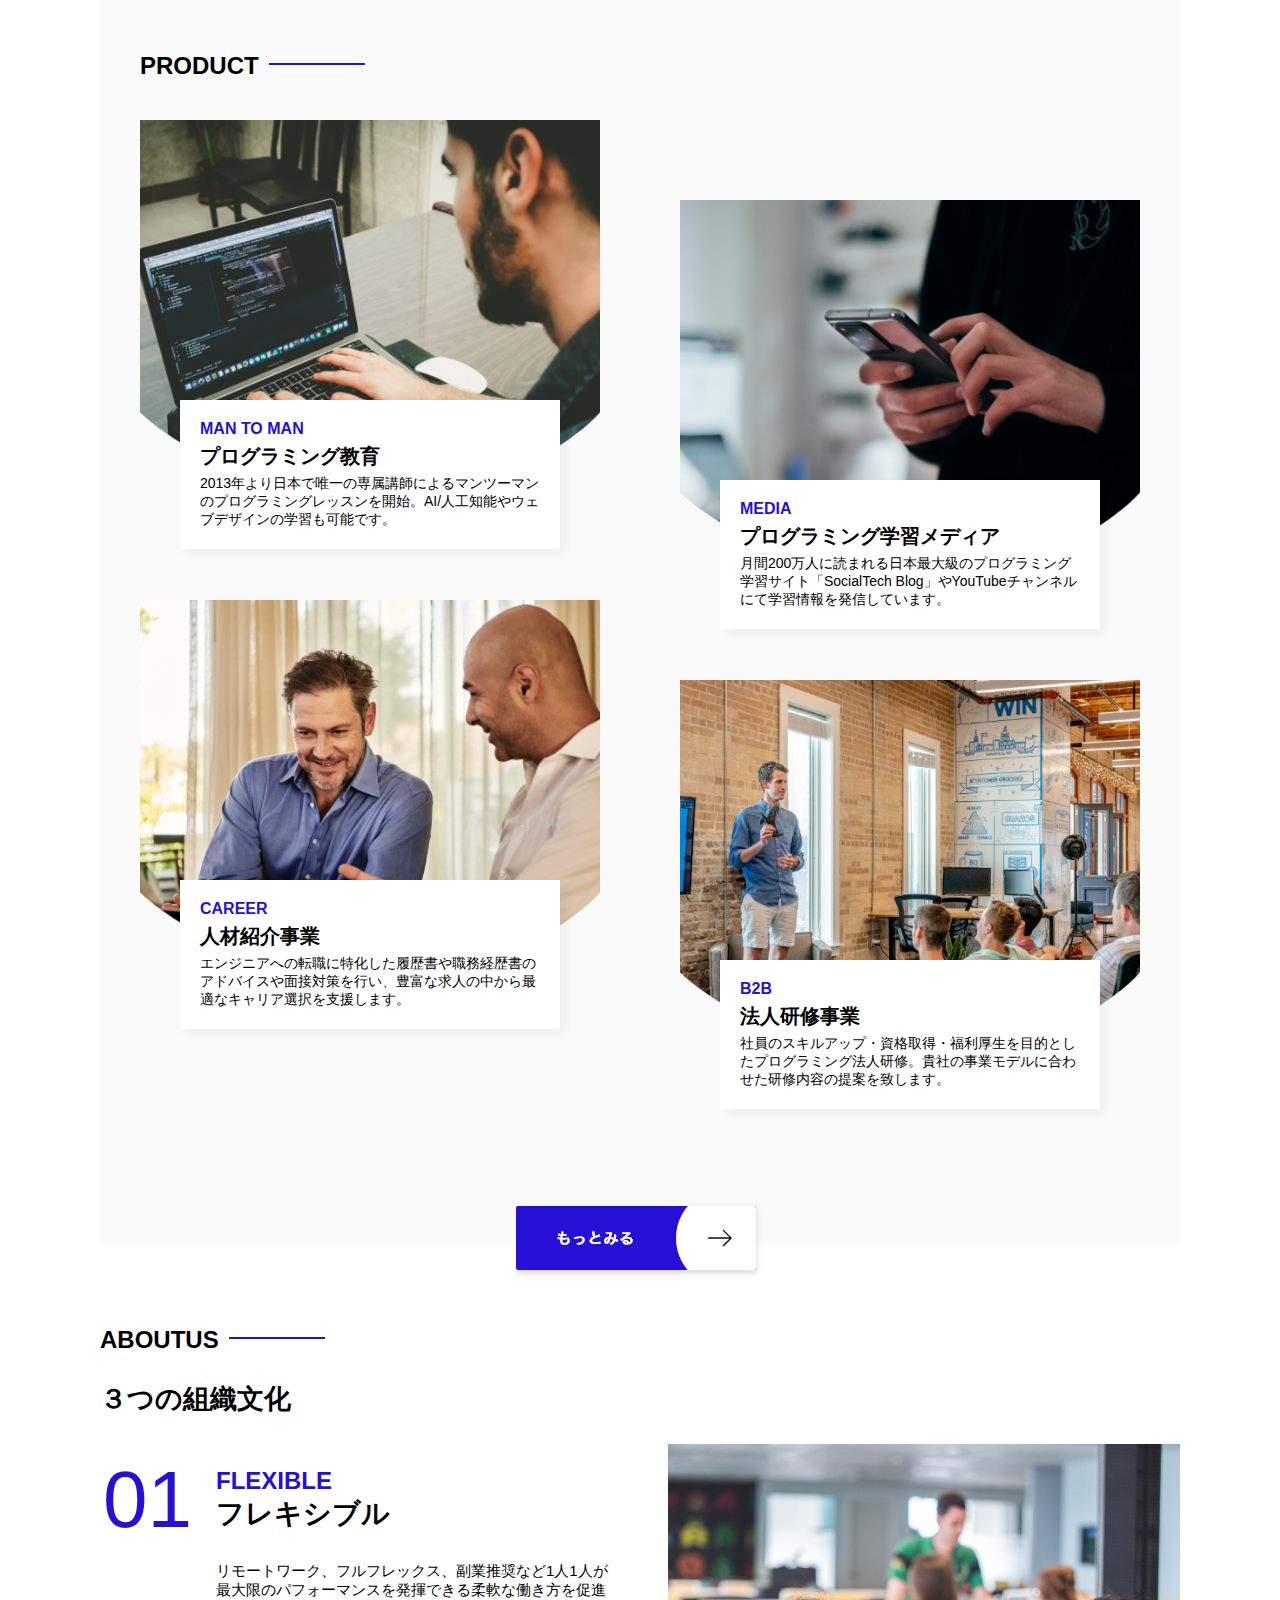
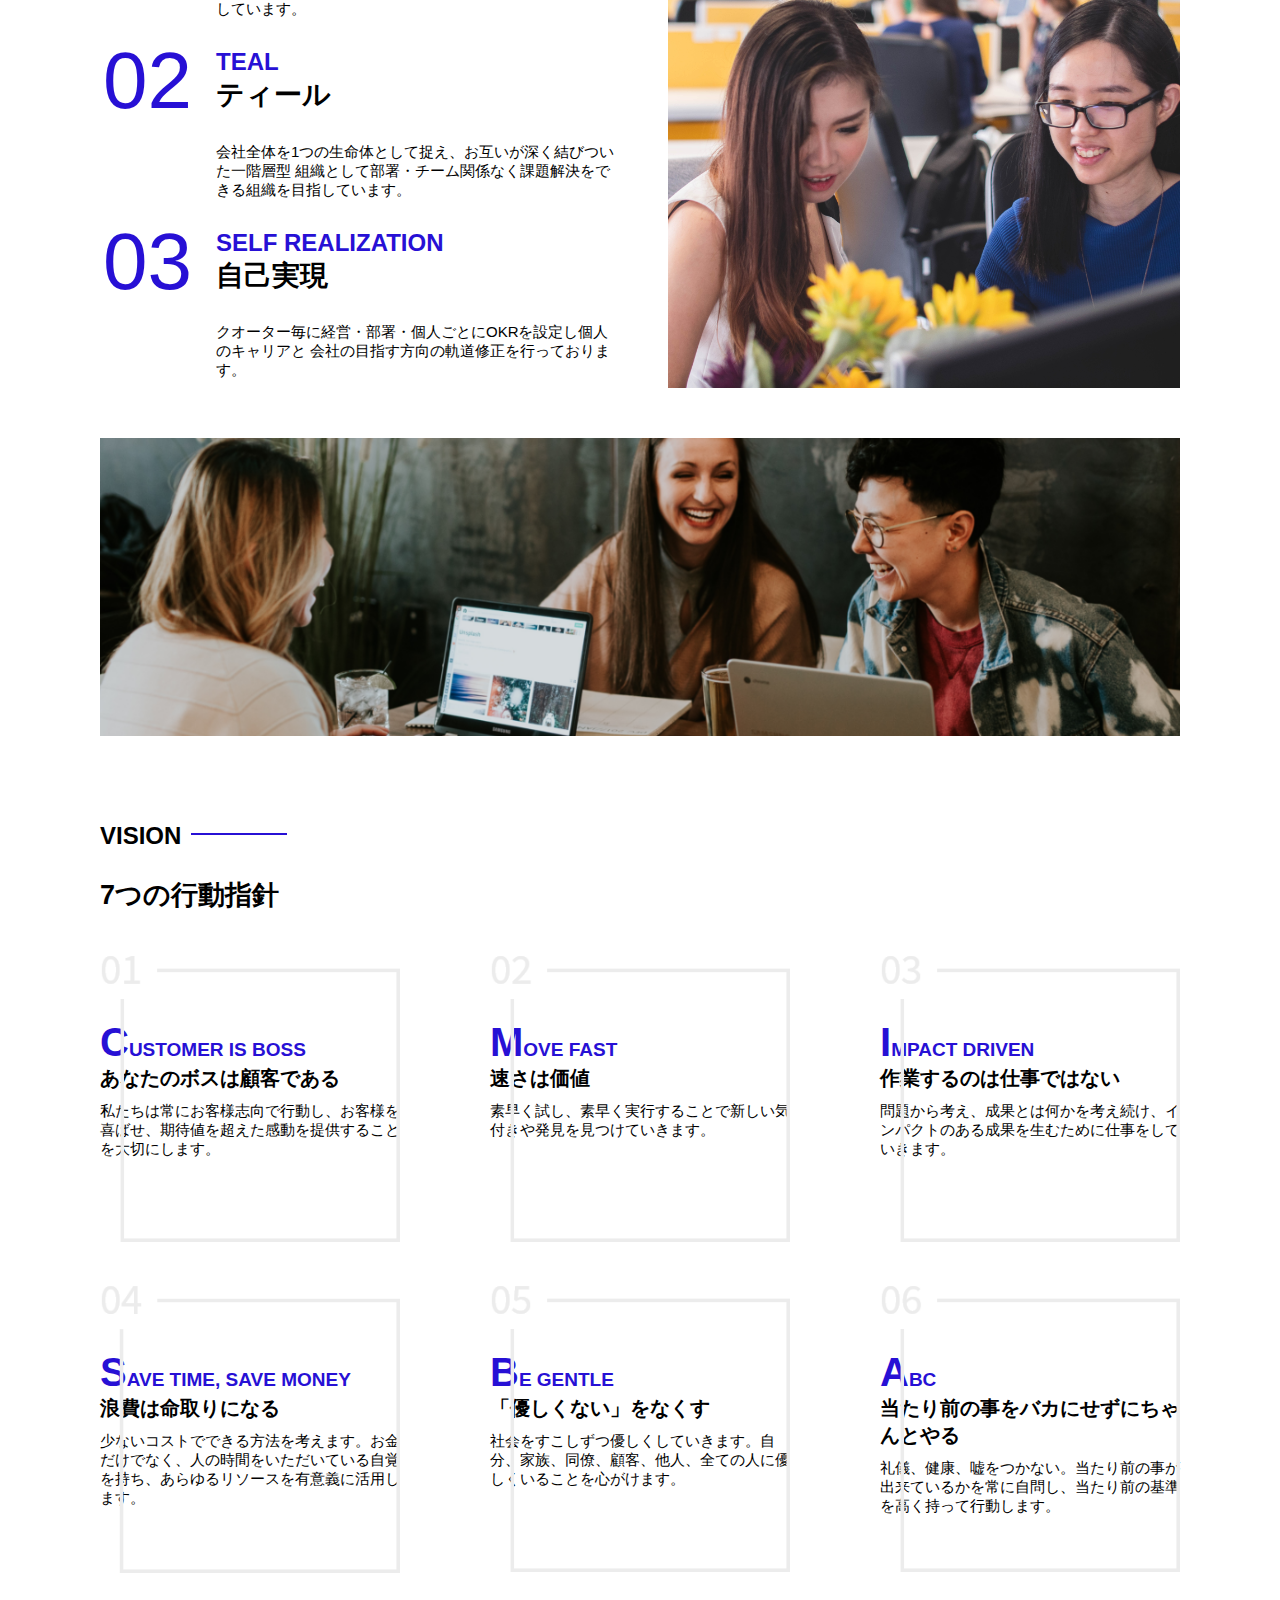
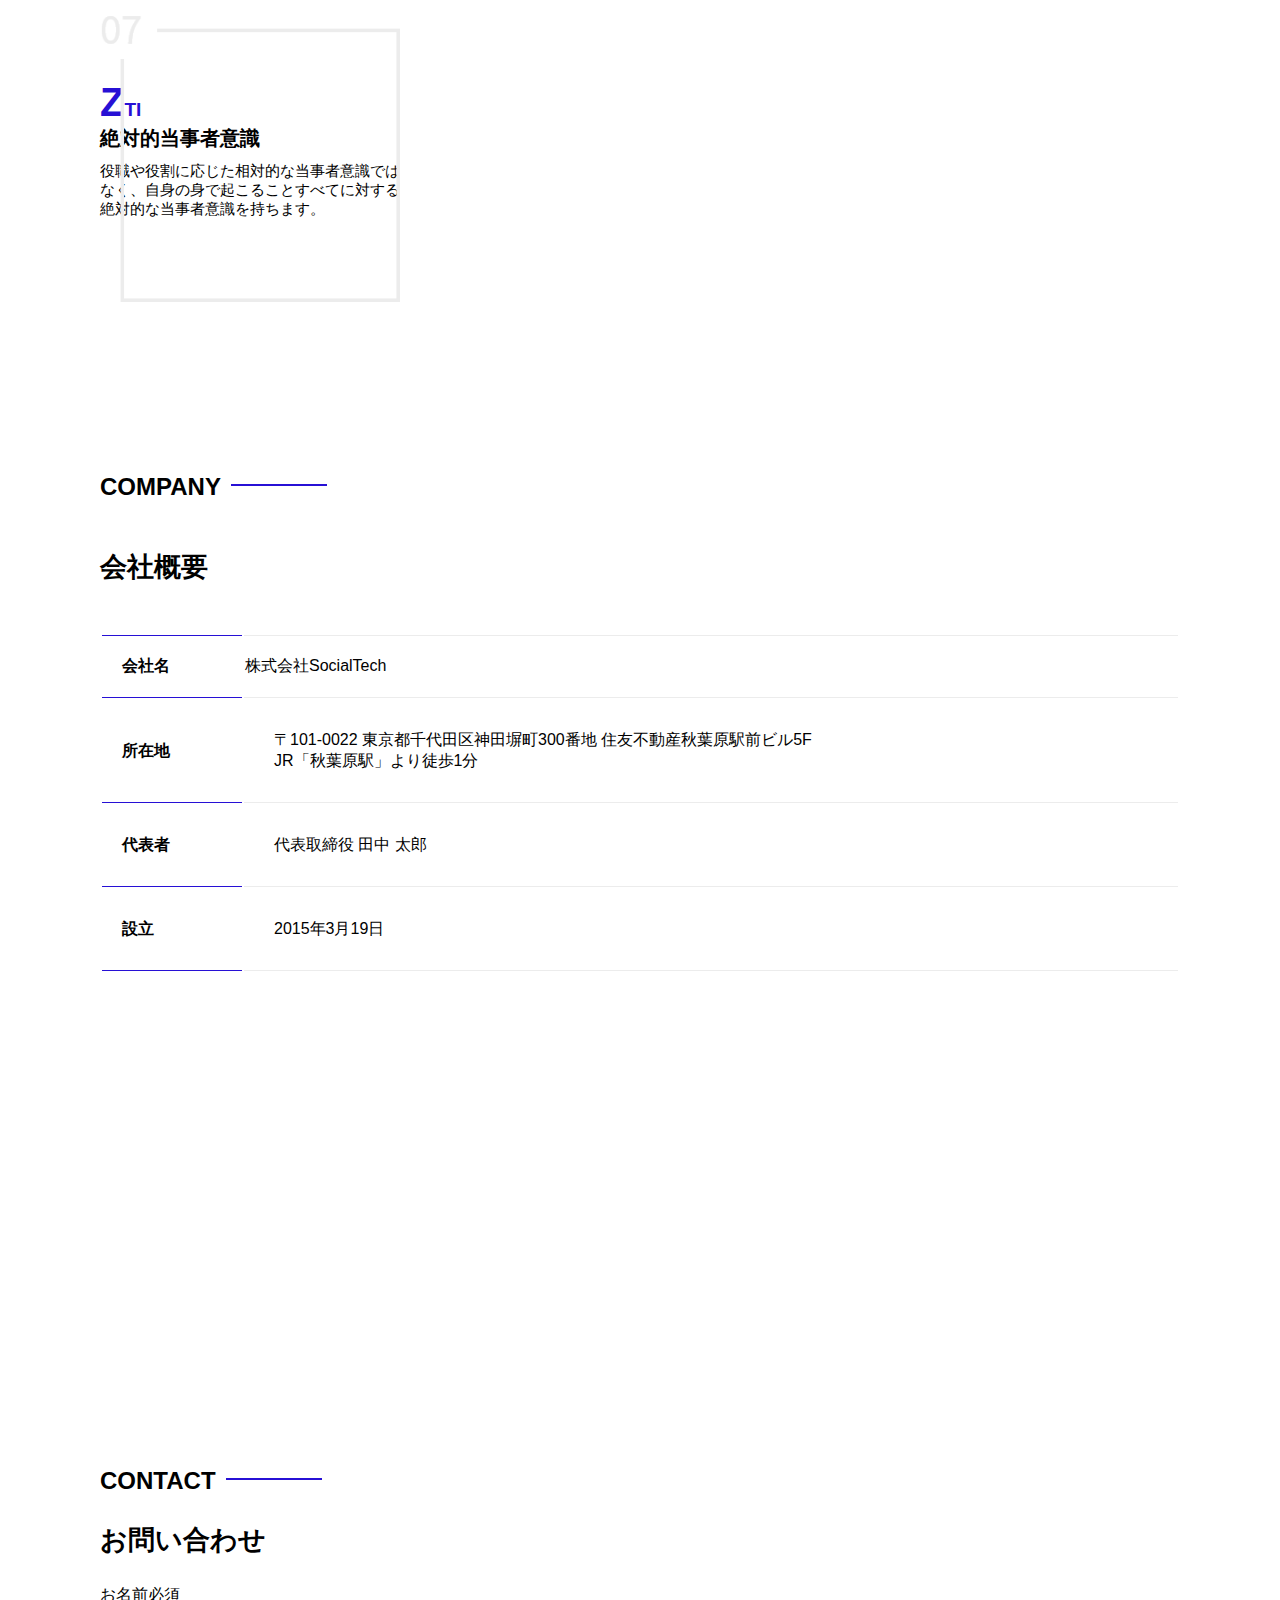
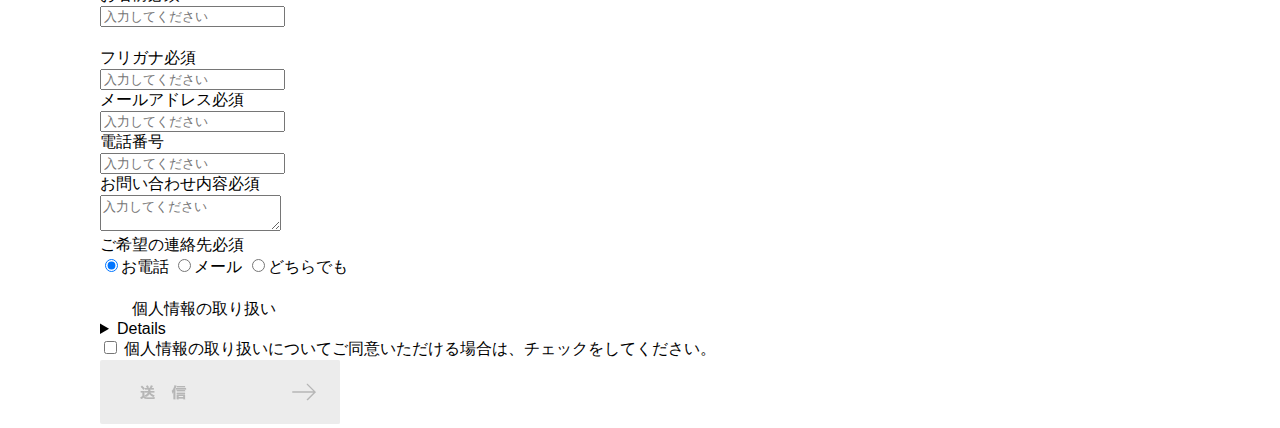
==== commit c8114dfd: "555" ====
--- a/socialtech/index.html
+++ b/socialtech/index.html
@@ -335,6 +335,145 @@
             loading="lazy"
           ></iframe>
         </section>
+        <section>
+          <h2 class="index-h2">CONTACT</h2>
+          <h3>お問い合わせ</h3>
+          <form>
+            <div>
+            <div class="contact-heading">
+              <label class="contact-label"
+                >お名前<span class="contact-span">必須</span></label
+              >
+            </div>
+            <div>
+              <input
+                type="text"
+                name="name"
+                placeholder="入力してください"
+                class="contact-textbox">
+            </div>
+          　<div>
+            <div class="contact-heading">
+              <label class="contact-label"
+                >フリガナ<span class="contact-span">必須</span></label
+              >
+            </div>
+            <div>
+              <input
+                type="text"
+                name="hurigana"
+                placeholder="入力してください"
+                class="contact-textbox">
+            </div>
+          </div>
+            <div class="contact-heading">
+              <label class="contact-label"
+                >メールアドレス<span class="contact-span">必須</span></label
+              >
+            </div>
+            <div>
+              <input
+                type="text"
+                name="email"
+                placeholder="入力してください"
+                class="contact-textbox">
+            </div>
+          <div>
+            <div class="contact-heading">
+              <label class="contact-label"
+                >電話番号</label>
+            </div>
+            <div>
+            <input type="text" name="tel" placeholder="入力してください" class="contact-text-box">
+            </div>
+          </div>
+            <div>
+              <div class="contact-heading">
+                <label class="contact-label"
+                  >お問い合わせ内容<span class="contact-span">必須</span></label
+                >
+              </div>
+              <div>
+                <textarea
+                  class="contact-textarea"
+                  placeholder="入力してください"
+                  name="message"
+                ></textarea>
+              </div>
+              <div class="contact-heading">
+                <lavel class="contact-label"
+                  >ご希望の連絡先<span contact="contact-span">必須</span></lavel
+                >
+              </div>
+              <div>
+                <input
+                  class="radiobutton"
+                  type="radio"
+                  value="tel"
+                  name="contact"
+                  checked
+                /><label>お電話</label>
+                <input
+                  class="radiobutton"
+                  type="radio"
+                  value="mail"
+                  name="contact"
+                /><label>メール</label>
+                <input
+                  class="radiobutton"
+                  type="radio"
+                  value="both"
+                  name="contact"
+                /><label>どちらでも</label>
+              </div>
+            </div>
+          　　<div class=""cotact-heading>
+            　　<label class="contact-lebel">個人情報の取り扱い</label>
+                <label>    
+                  </div>
+                  <div>
+                          <details>
+                  　　　　　　　　　<sumary
+                    >お問合せフォームの個人情報取り扱いについて</sumary
+                  >
+                  <div>
+                    <span>１．組織名の名称または氏名</span
+                    ><br />株式会社SocialTech<br /><br />
+                    <span
+                      >２．個人情報保護管理者（若しくはその代理人）の氏名又は職名、所属及び連絡先
+                      鈴木 一郎 コーポレート部</span
+                    ><br />メールアドレス：samurai@example.com<br />TEL:03-1234-5678<br />
+                    <span>３．個人情報の目的</span><br />
+                    ・本サービス及び本サービスに関連する情報の提供又はそれらに関する連絡のため<br />
+                    ・ユーザーの本人確認のため<br />
+                    ・当社サービスのご案内のため<br />
+                    ・当社の商品等の広告または宣伝（電子メールによるものを含むものとします。）<br /><br />
+                    <span>４．個人情報の取り扱いの業務</span><br />
+                    個人情報の取扱業務の全部または一部を外部に業務委託する場合があります。<br />
+                    その際、弊社は、個人情報を適切に保護できる管理体制を敷き実行していることを条件として<br />
+                    委託先を厳選したうえで、機密保持契約を委託先と締結し、お客様の個人情報を厳密に管理させます。<br /><br />
+                    <span>５．個人情報の開示等の請求</span><br />
+                    お客様は、弊社に対してご自身の個人情報の開示等（利用目的の通知、開示、内容の訂正・追加・削除、利用の停止または消去、第三者への提供の停止）に関して、当社問合わせ窓口に申し出ることができます。<br />
+                    その際、弊社はお客様ご本人を確認させていただいたうえで、合理的な期間内に対応いたします。<br /><br />
+                    なお、個人情報に関する弊社問合わせ先は、次の通りです。<br /><br />
+                    株式会社SocialTech　個人情報問合せ窓口<br />
+                    〒101-0022 東京都千代田区神田練塀町300番地
+                    住友不動産秋葉原駅前ビル5F<br />
+                    メールアドレス：samurai@example.com　TEL：03-1234-5678<br /><br />
+                    <span>６．個人情報を提供されることの任意性について</span
+                    ><br /><br />
+                    お客様がご自身の個人情報を弊社に提供されるか否かは、お客様のご判断によりますが、もしご提供されない場合には、適切なサービスが提供できない場合がありますので予めご了承ください。
+                  </div>
+                </details>
+                <input type="checkbox" name="agree" />
+                <span
+                  >個人情報の取り扱いについてご同意いただける場合は、チェックをしてください。</span
+                >
+              </div>
+            </div>
+            <input type="image" src="images/button-submit.png" alt="送信する" />
+          </form>
+        </section>
       </article>
     </main>
   </body>
--- a/socialtech/style.css
+++ b/socialtech/style.css
@@ -324,3 +324,14 @@
   height: 368px;
   margin-top: 40px;
 }
+
+#contact {
+  margin: 80px auto 80px auto;
+}
+
+#contact > form > div {
+  display: flex;
+  flex-direction: row;
+  flex-wrap: wrap;
+  padding-bottom: 30px;
+}
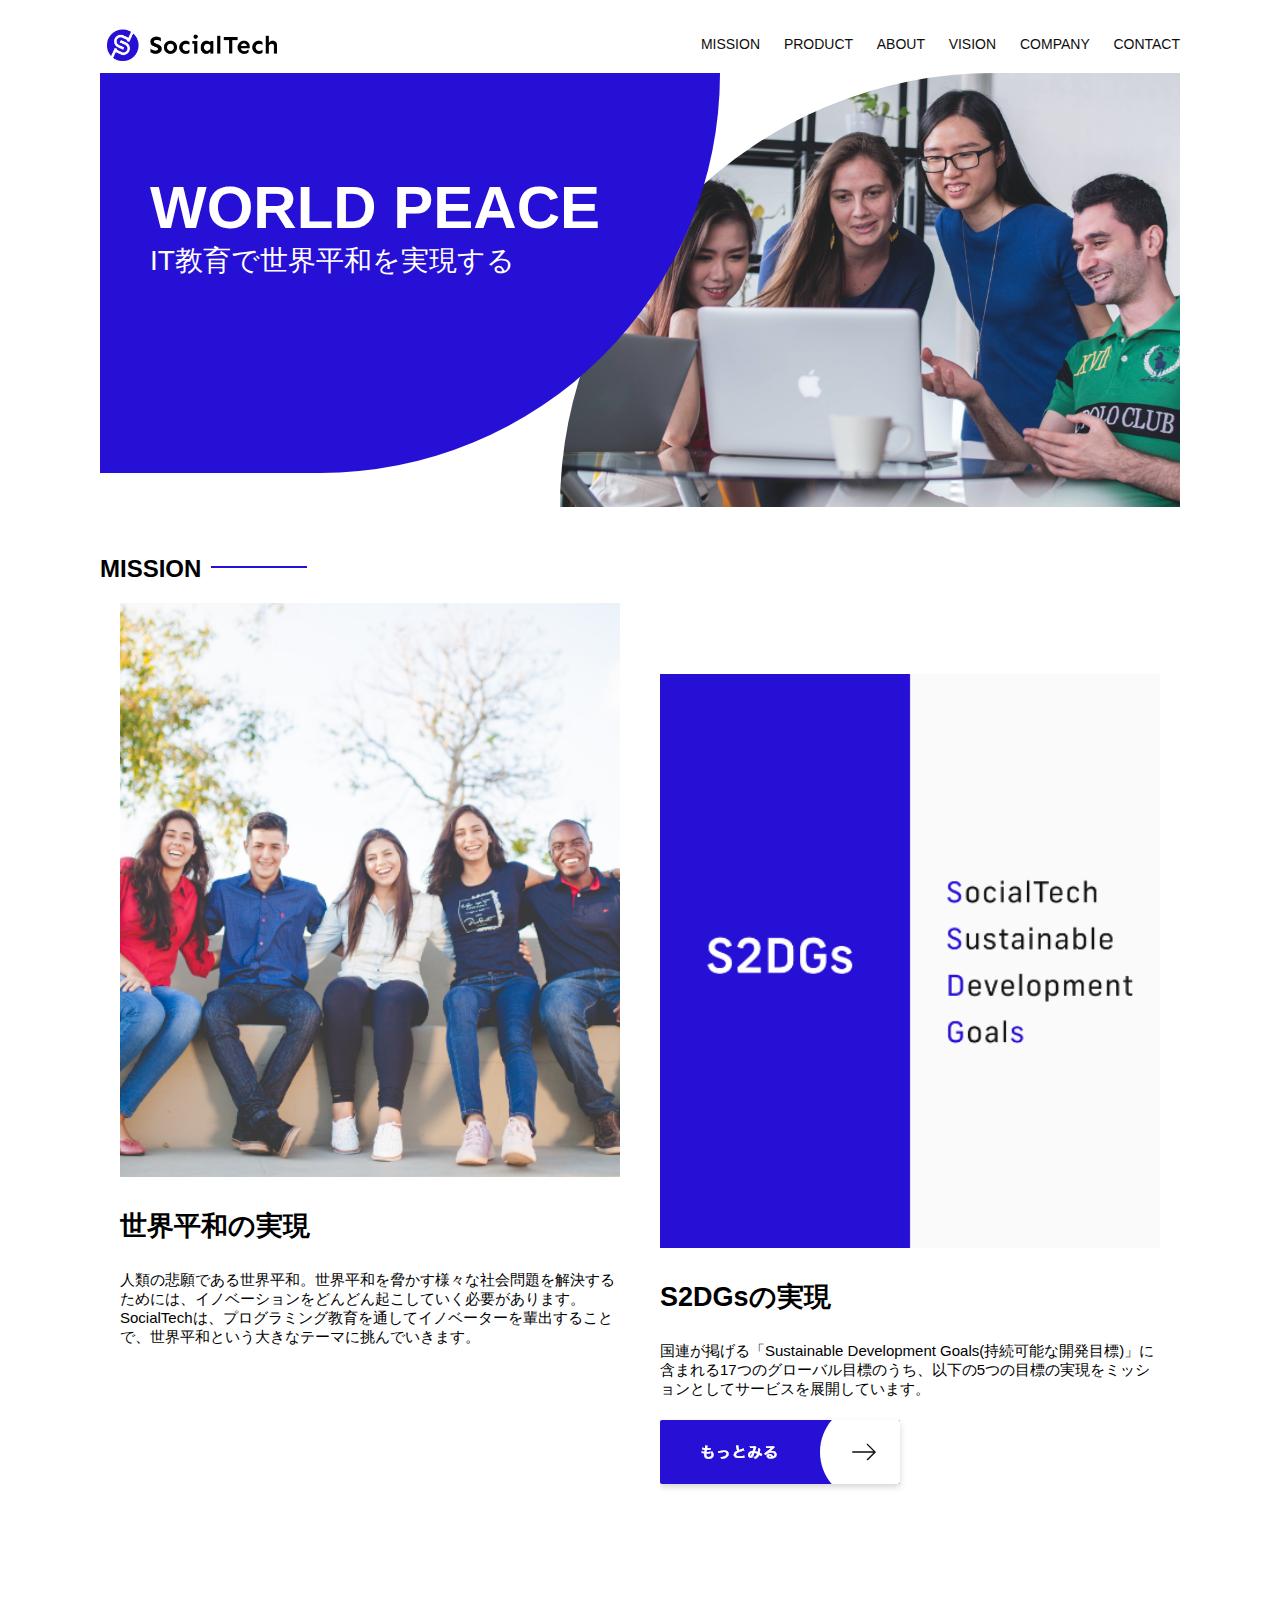
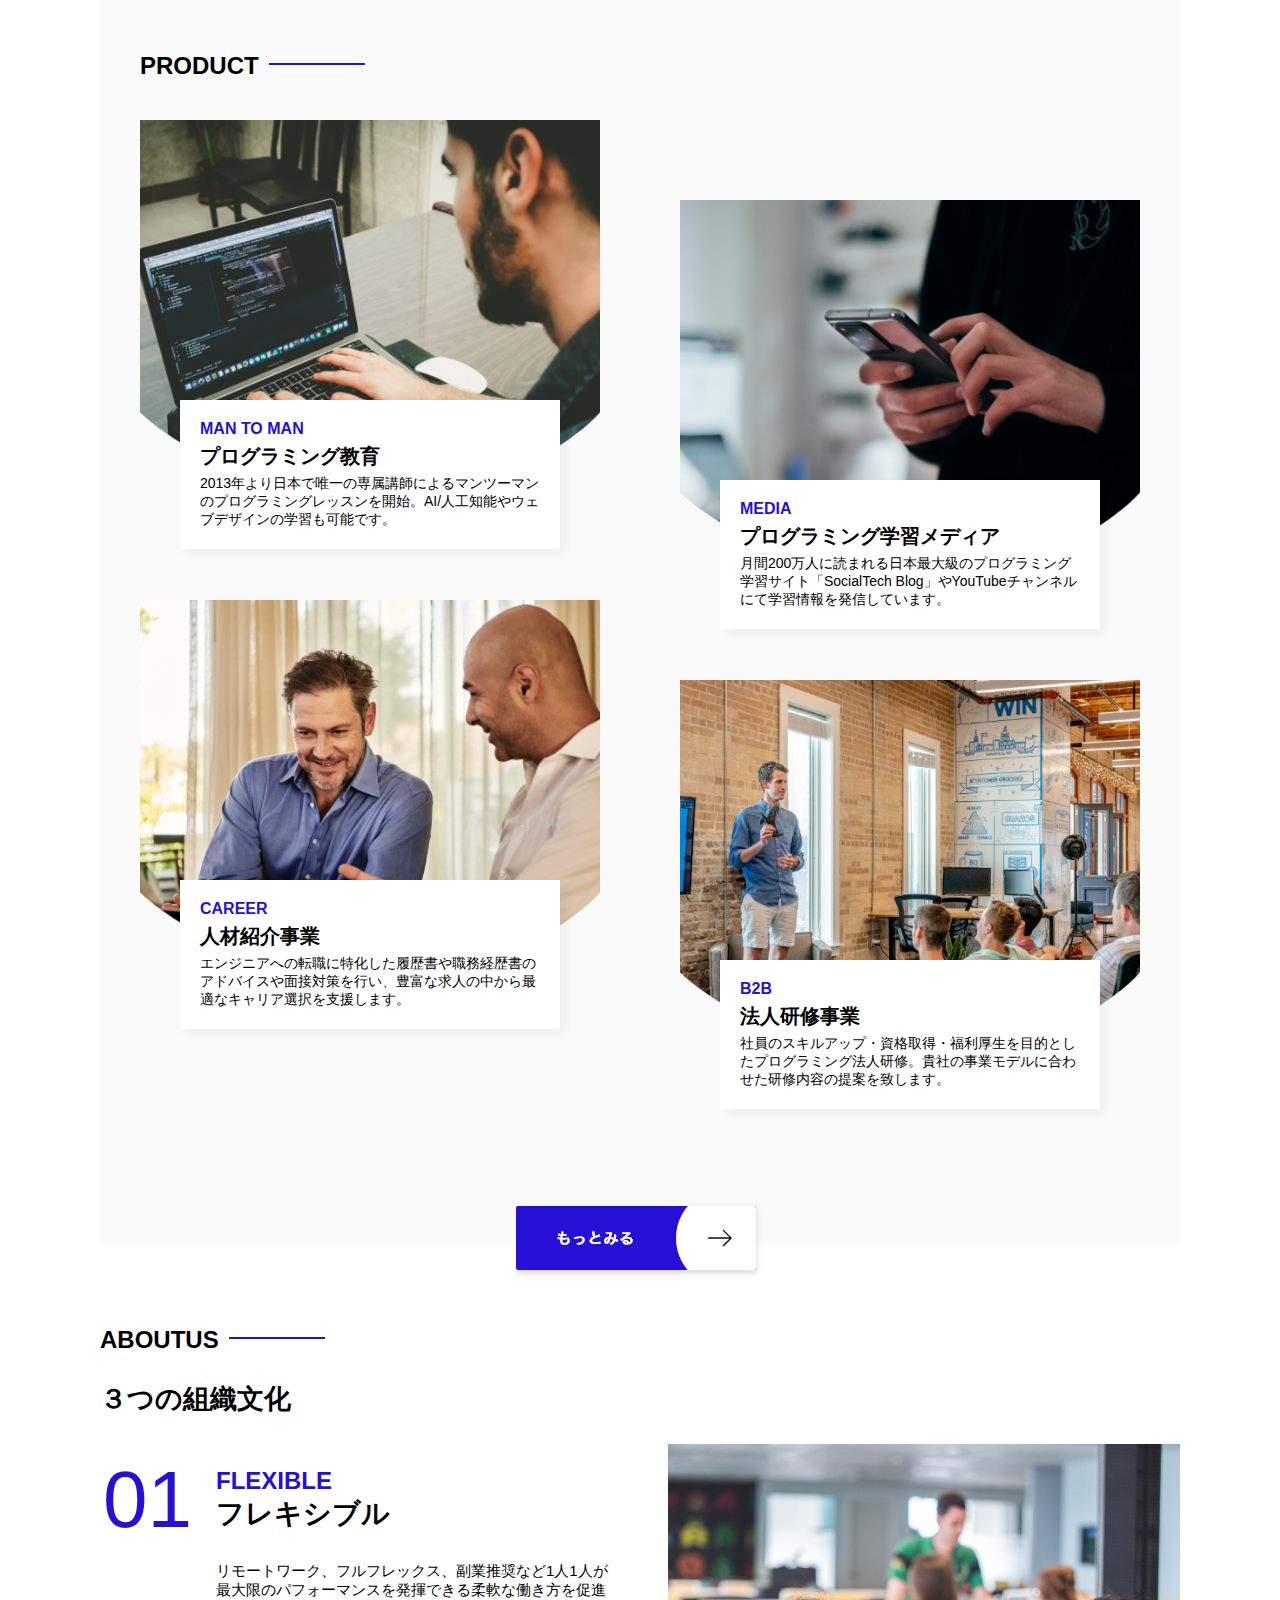
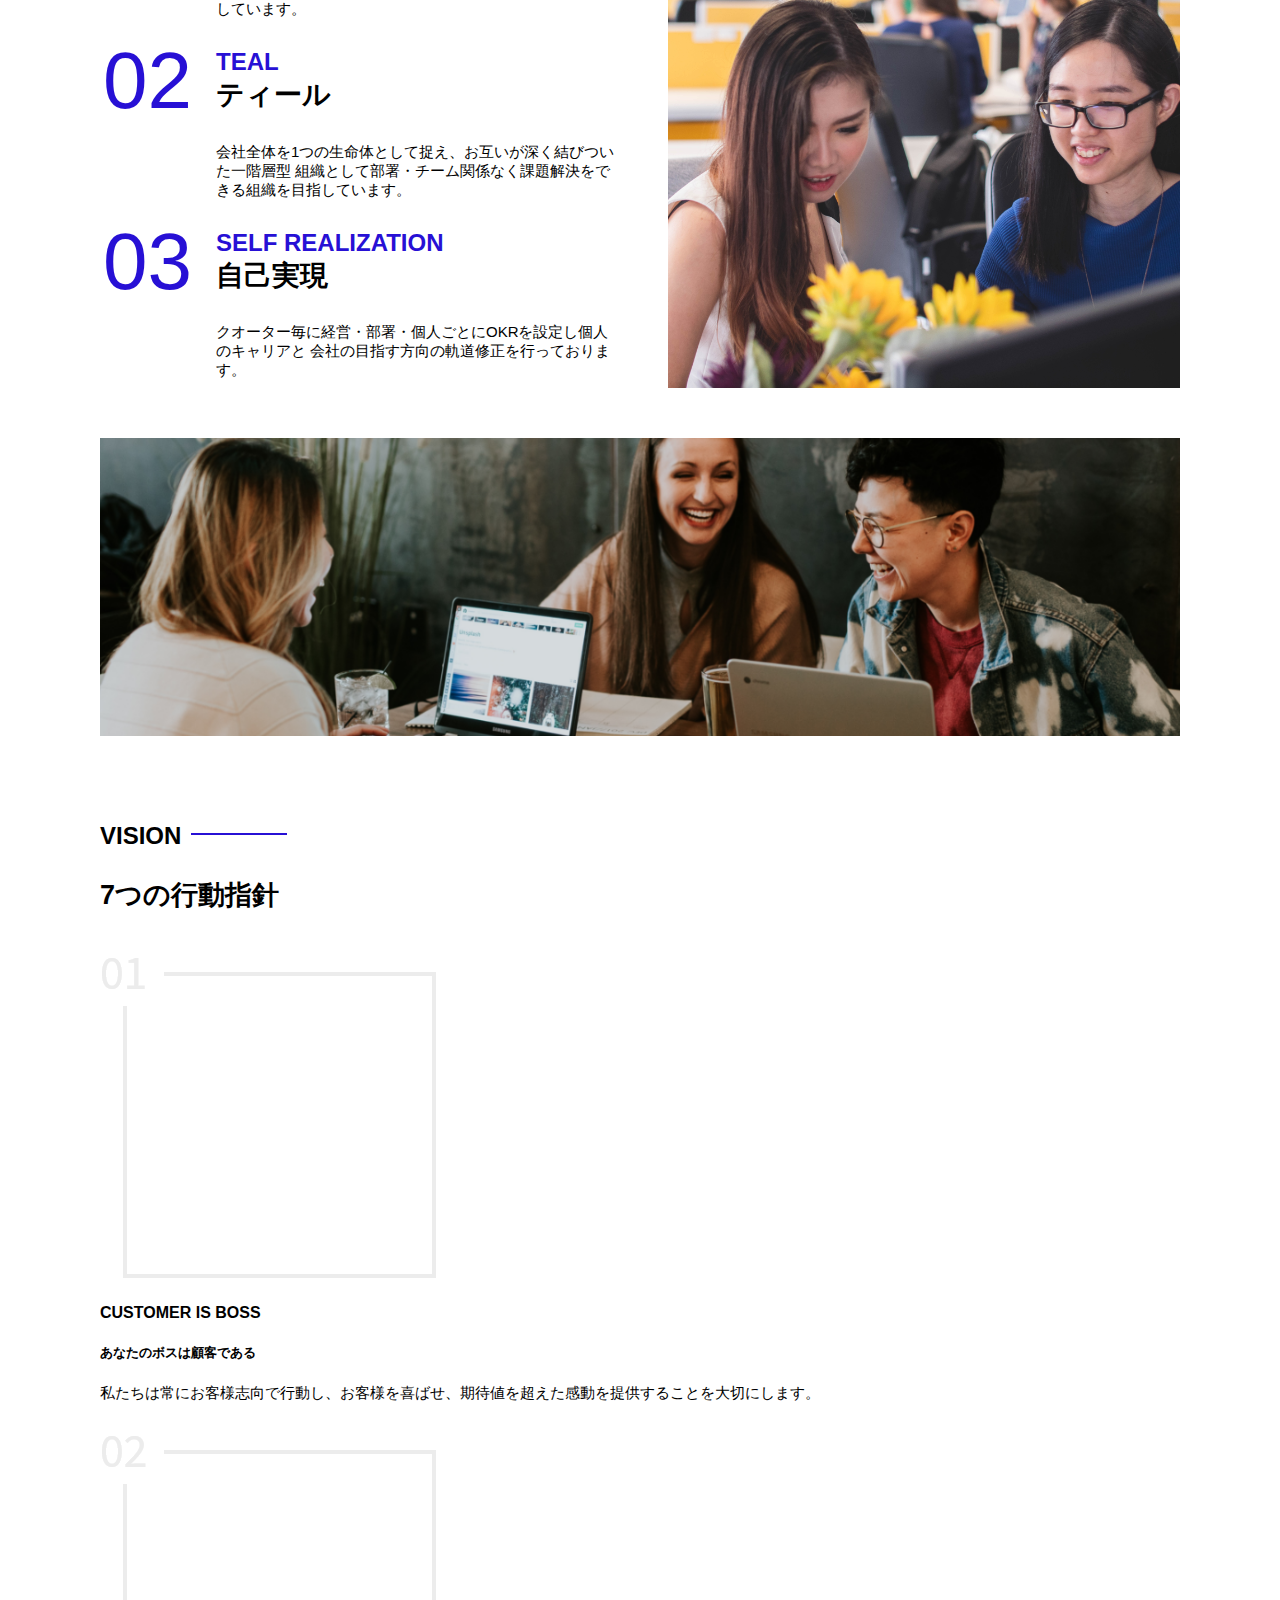
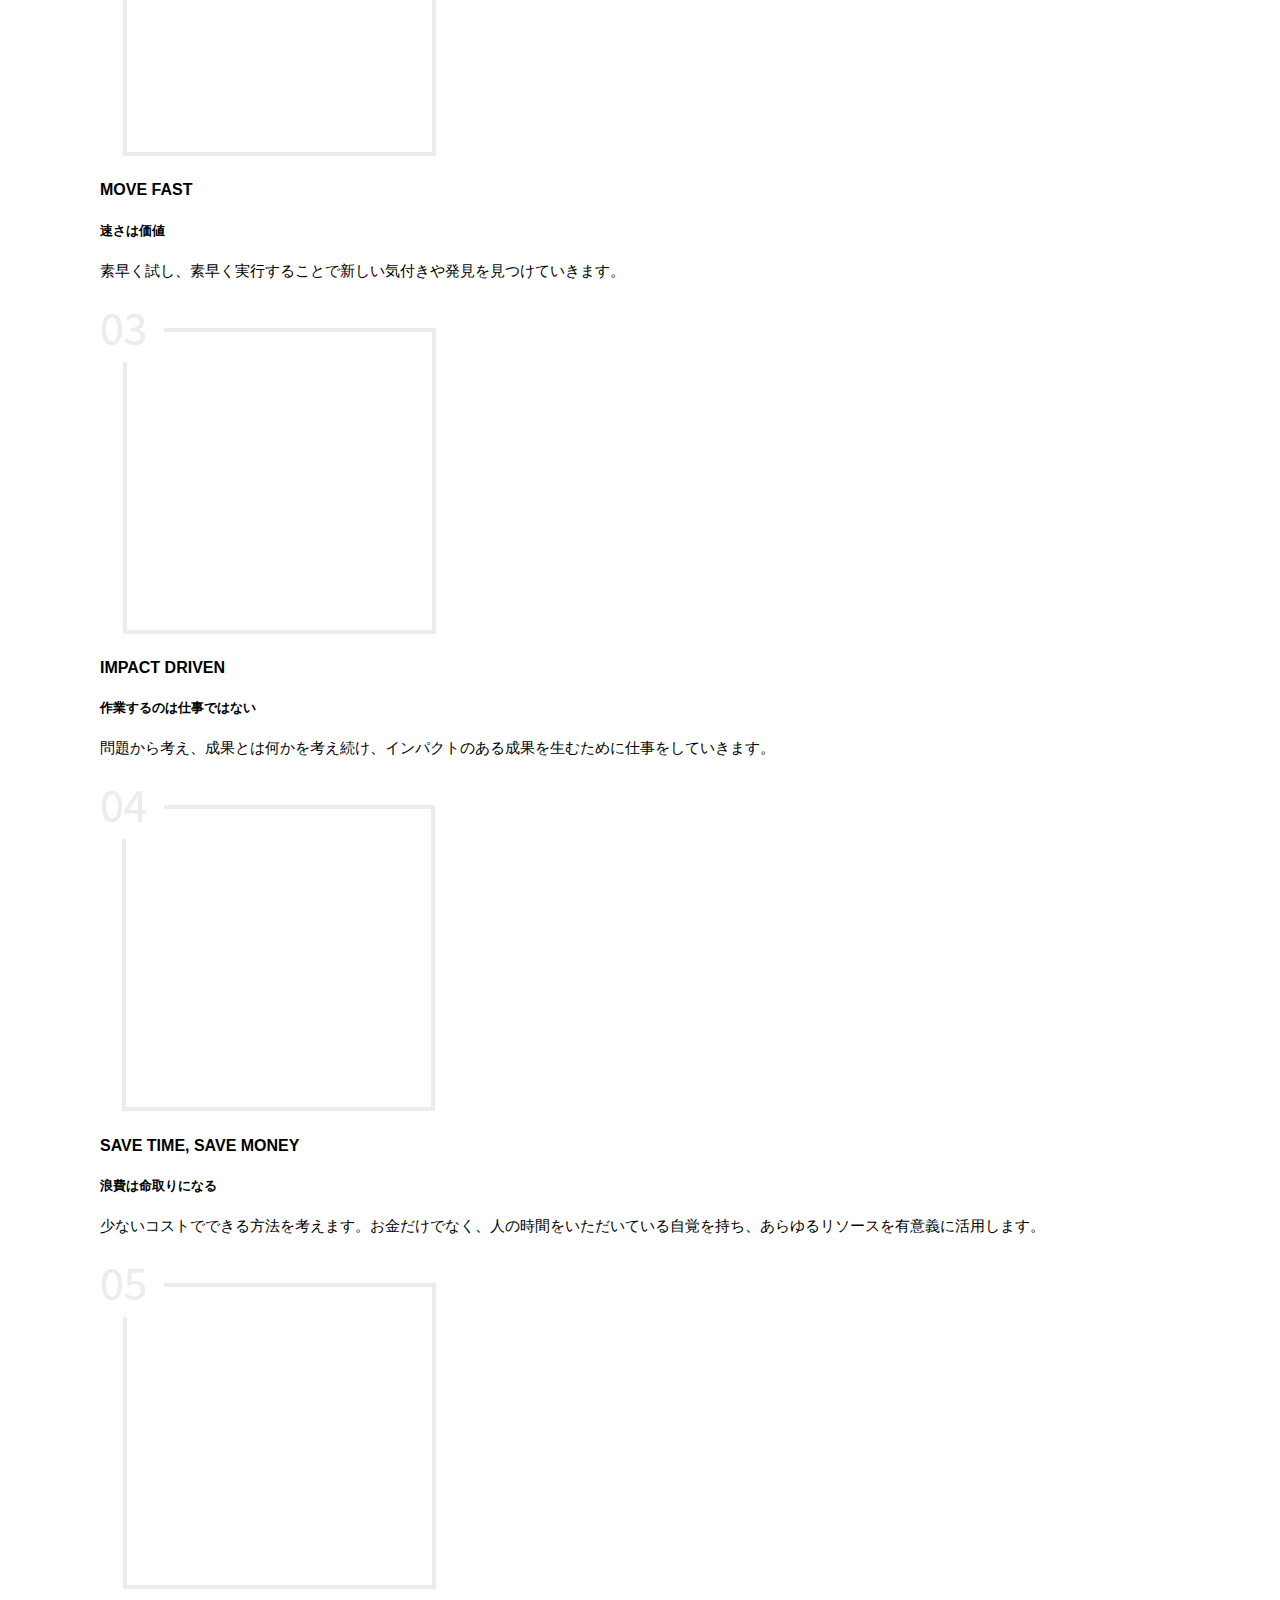
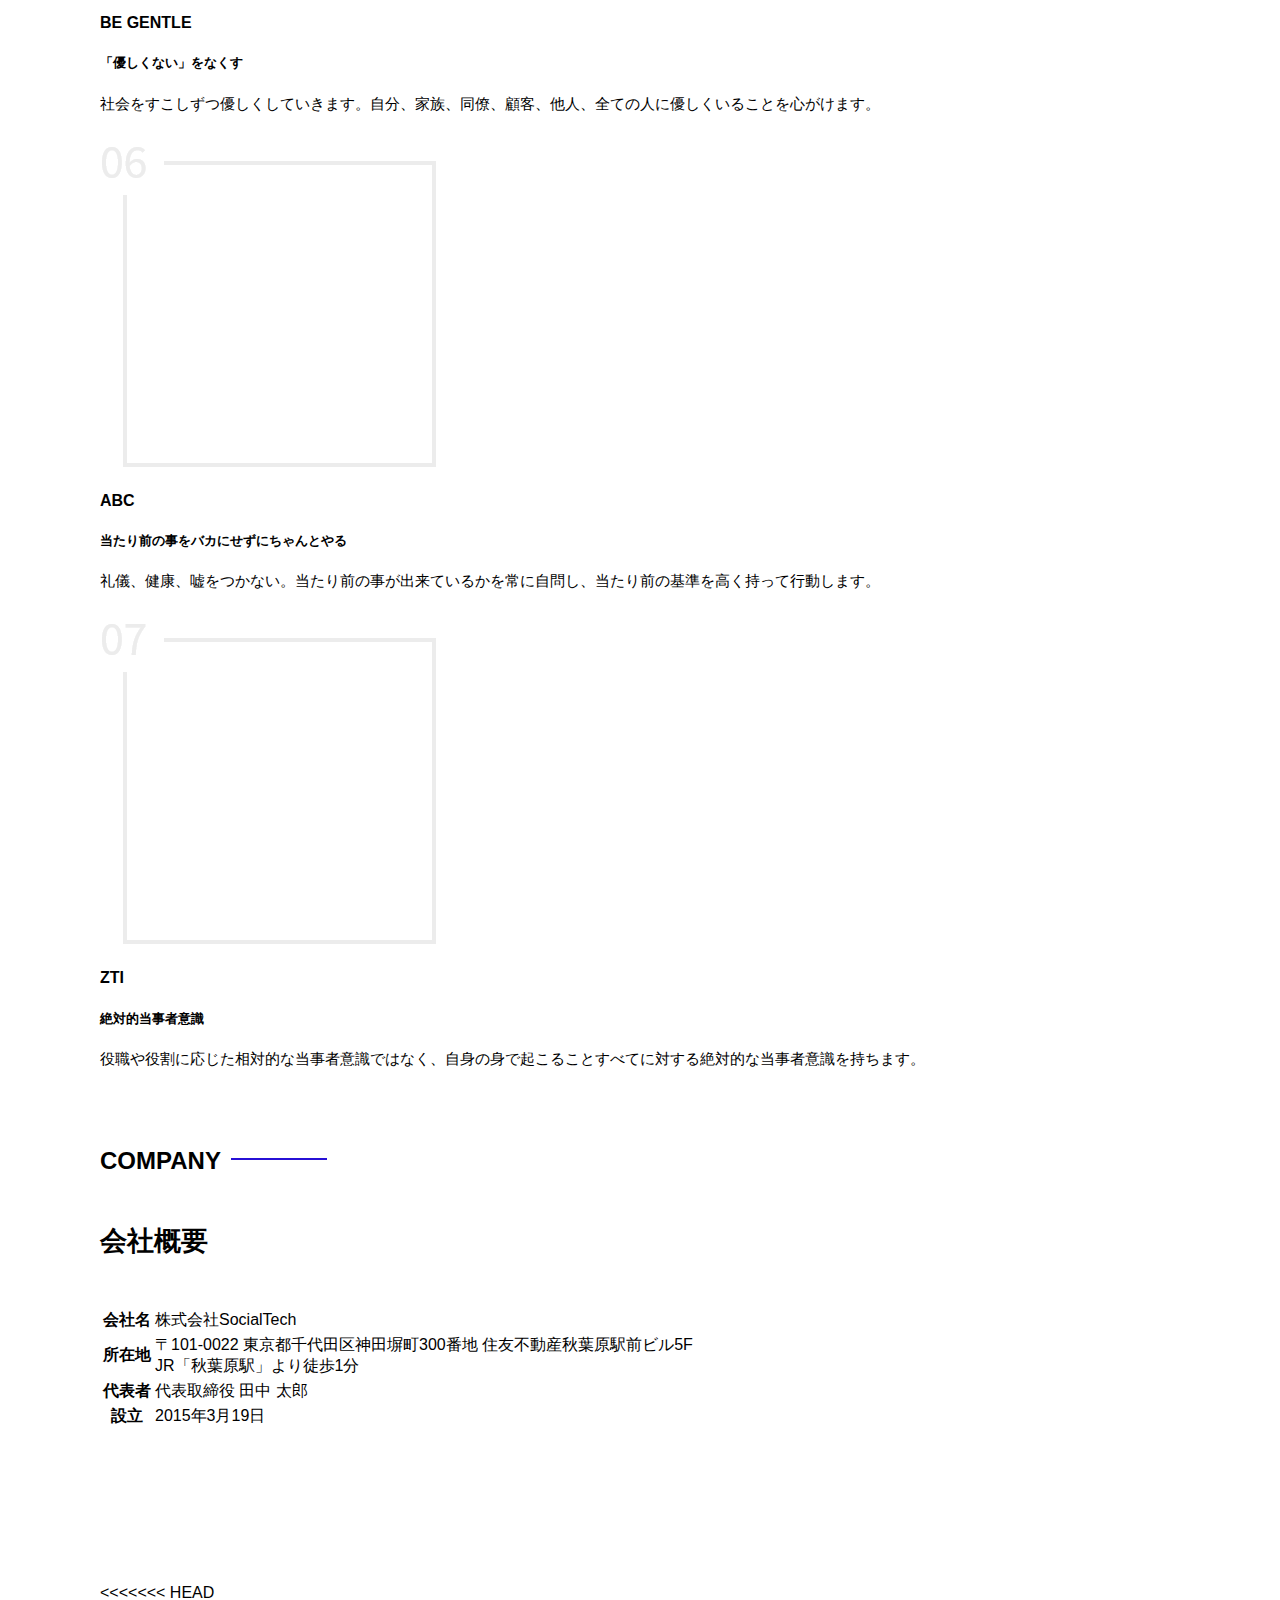
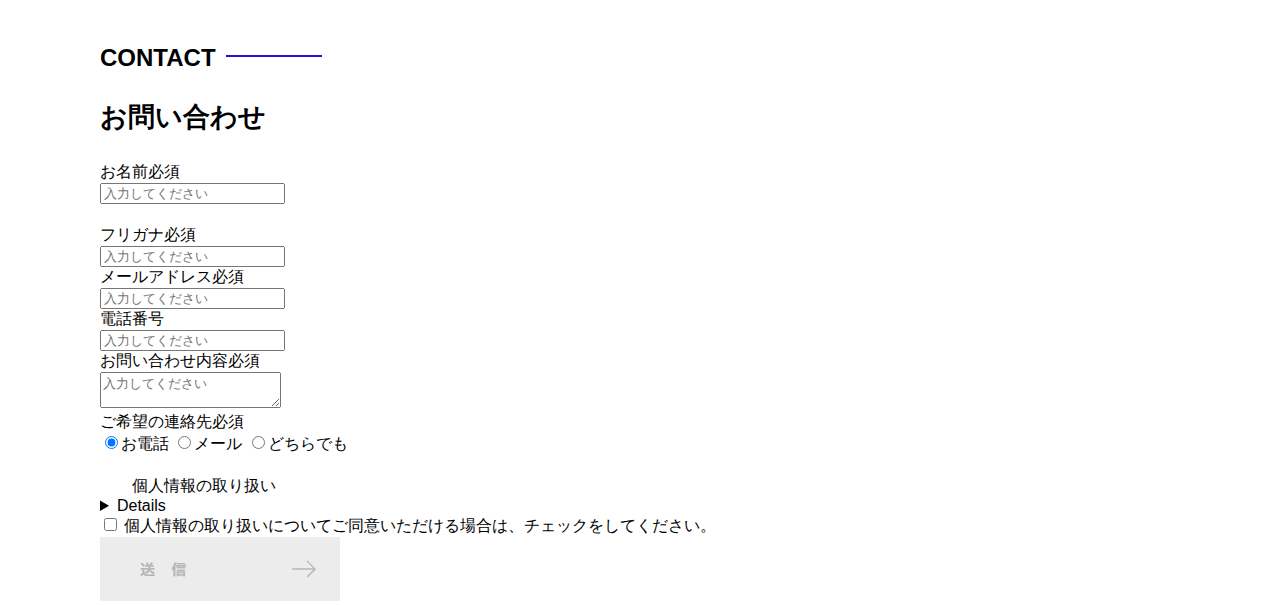
==== commit dec78b65: "Merge branch 'main' of https://github.com/MJunkoIto/html-css-basic-kadai" ====
--- a/socialtech/index.html
+++ b/socialtech/index.html
@@ -335,6 +335,7 @@
             loading="lazy"
           ></iframe>
         </section>
+<<<<<<< HEAD
         <section>
           <h2 class="index-h2">CONTACT</h2>
           <h3>お問い合わせ</h3>
--- a/socialtech/style.css
+++ b/socialtech/style.css
@@ -226,112 +226,3 @@
 .culture-description {
   margin: 0;
 }
-
-#vision {
-  margin: 80px auto 80px auto;
-}
-
-#vision > div {
-  width: 100%;
-  display: flex;
-  justify-content: space-between;
-  flex-wrap: wrap;
-}
-
-.vision-box {
-  width: 300px;
-  height: 300px;
-  margin-bottom: 30px;
-  position: relative;
-}
-
-.vision-box > img {
-  width: 100%;
-  height: auto;
-  position: absolute;
-  top: 0;
-  left: 0;
-  z-index: 31;
-  margin-right: 20px;
-}
-
-.vision-box > span > h4 {
-  color: #2710d5;
-  font-size: 19px;
-  margin: 80px 0 0 0;
-}
-
-.vision-box > span > h4::first-letter {
-  font-size: 40px;
-}
-
-.vision-box > span > h5 {
-  font-size: 20px;
-  margin: 0 0 0 0;
-}
-
-.vision-box > span > p {
-  margin: 10px 0 0 0;
-}
-
-#company {
-  margin: 80px auto 80px auto;
-}
-
-#company-table {
-  width: 100%;
-}
-
-.tableheader {
-  text-align: left;
-  padding: 20px;
-  border-bottom-color: #2710d5;
-  border-bottom-width: 1px;
-  border-bottom-style: solid;
-  width: 100px;
-}
-
-.tableheader-first {
-  text-align: left;
-  padding: 20px;
-  border-bottom-color: #2710d5;
-  border-bottom-width: 1px;
-  border-bottom-style: solid;
-  border-top-color: #2710d5;
-  border-top-width: 1px;
-  border-top-style: solid;
-  width: 100px;
-}
-
-.cell {
-  padding: 30px;
-  border-bottom-color: #ececec;
-  border-bottom-width: 1px;
-  border-bottom-style: solid;
-}
-
-.cell-first {
-  border-bottom-color: #ececec;
-  border-bottom-width: 1px;
-  border-bottom-style: solid;
-  border-top-color: #ececec;
-  border-top-width: 1px;
-  border-top-style: solid;
-}
-
-#company > iframe {
-  width: 100%;
-  height: 368px;
-  margin-top: 40px;
-}
-
-#contact {
-  margin: 80px auto 80px auto;
-}
-
-#contact > form > div {
-  display: flex;
-  flex-direction: row;
-  flex-wrap: wrap;
-  padding-bottom: 30px;
-}
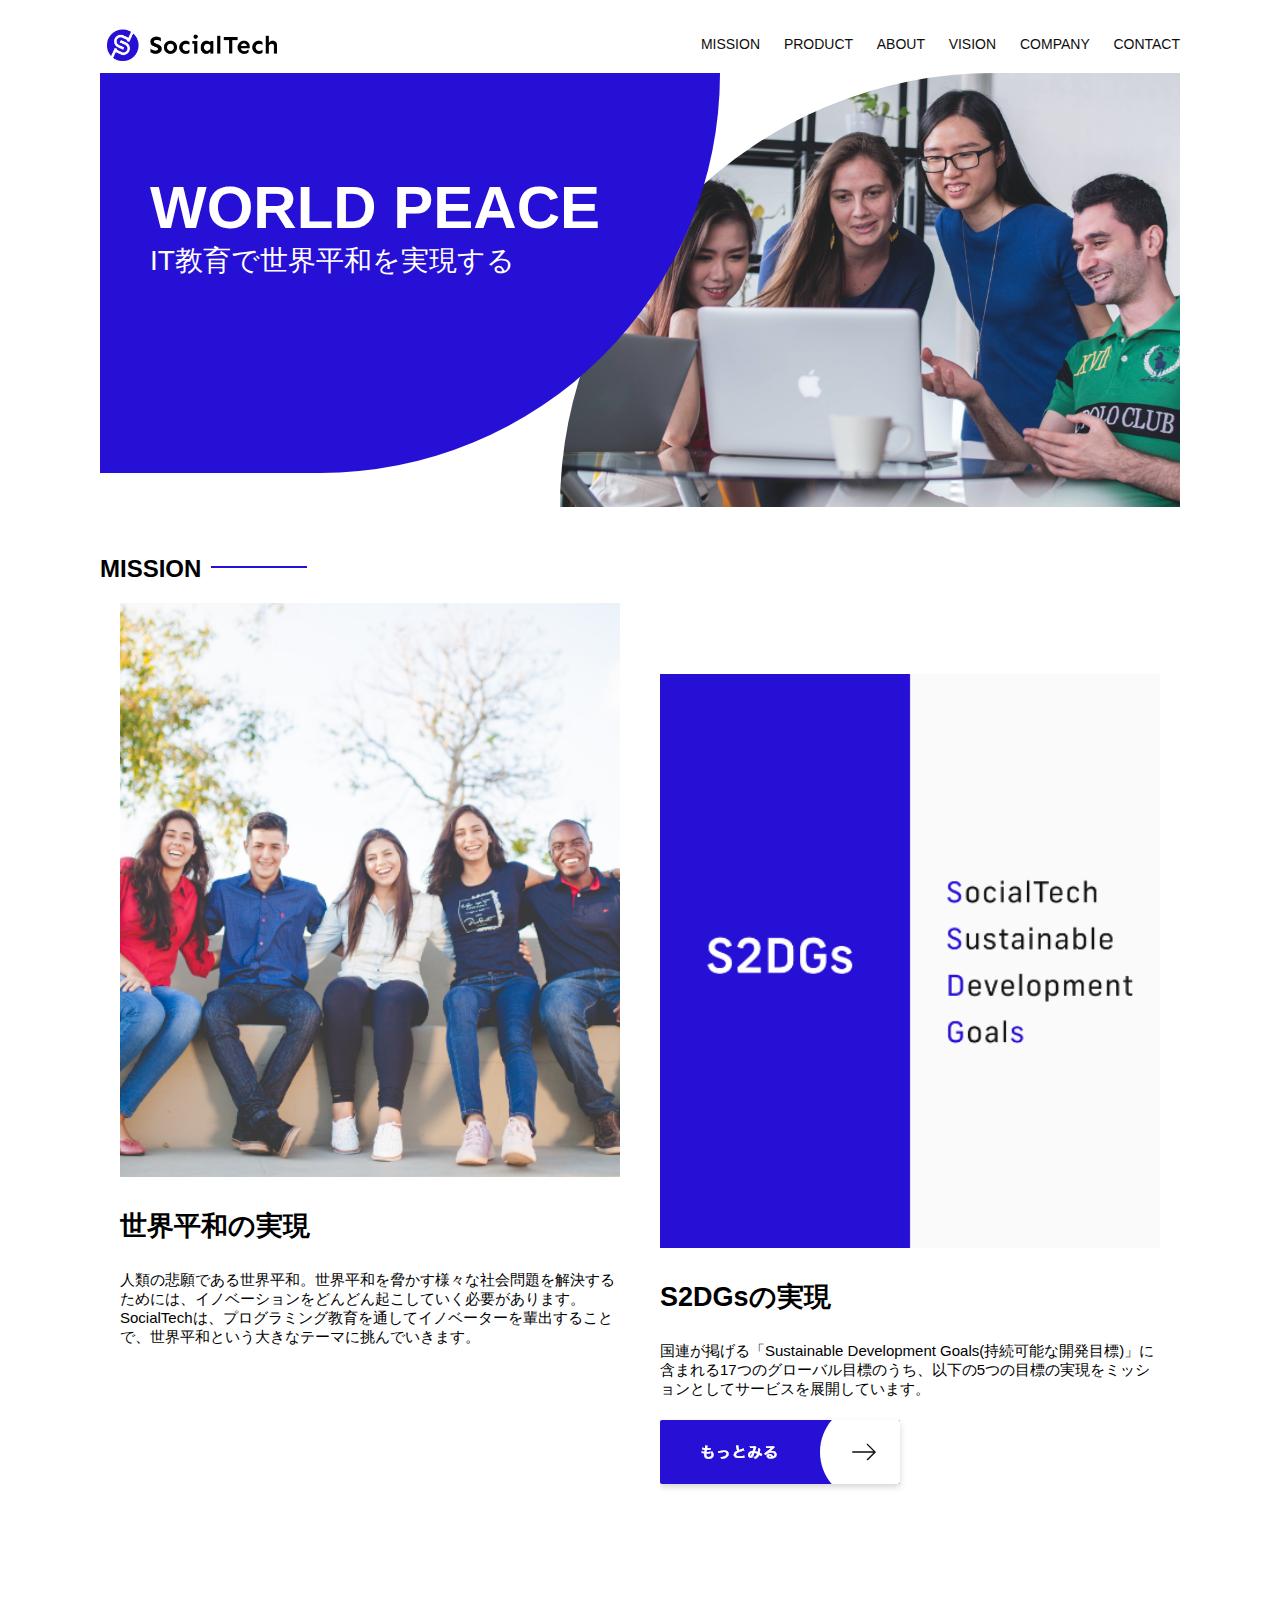
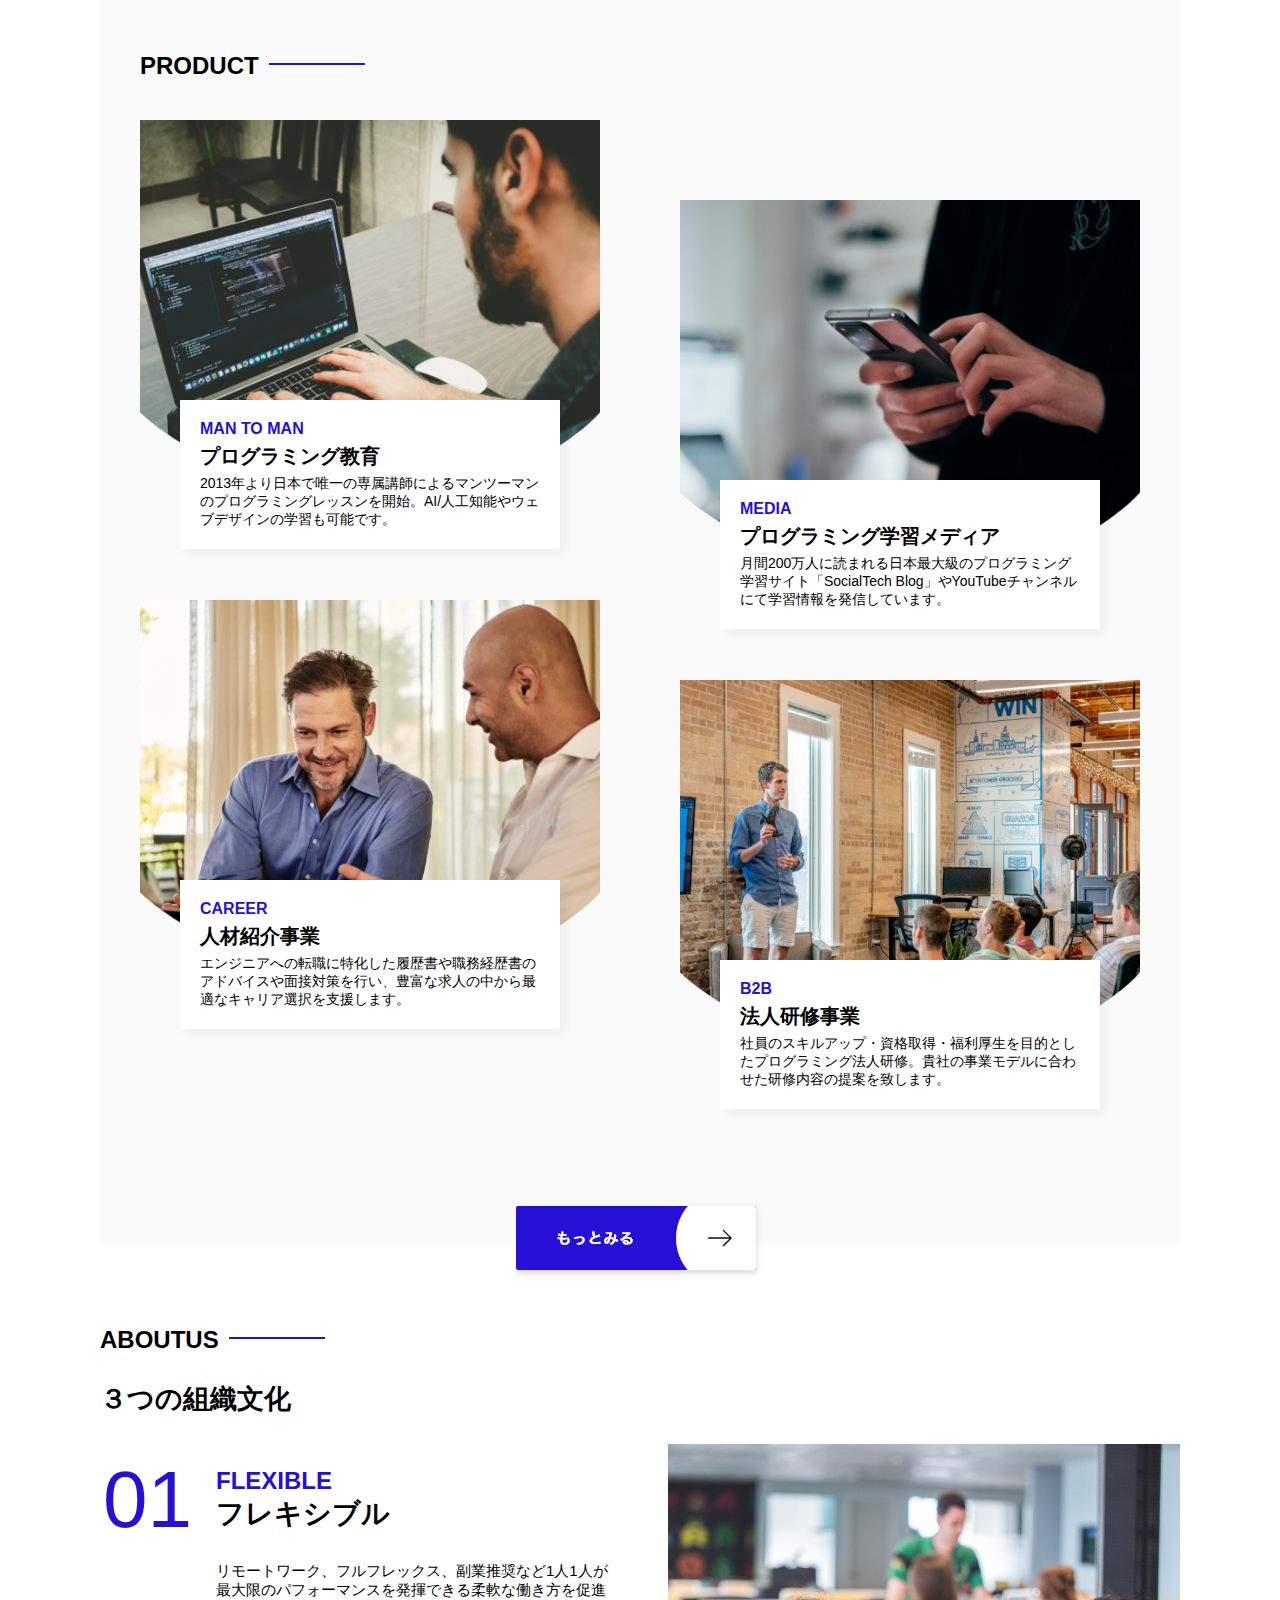
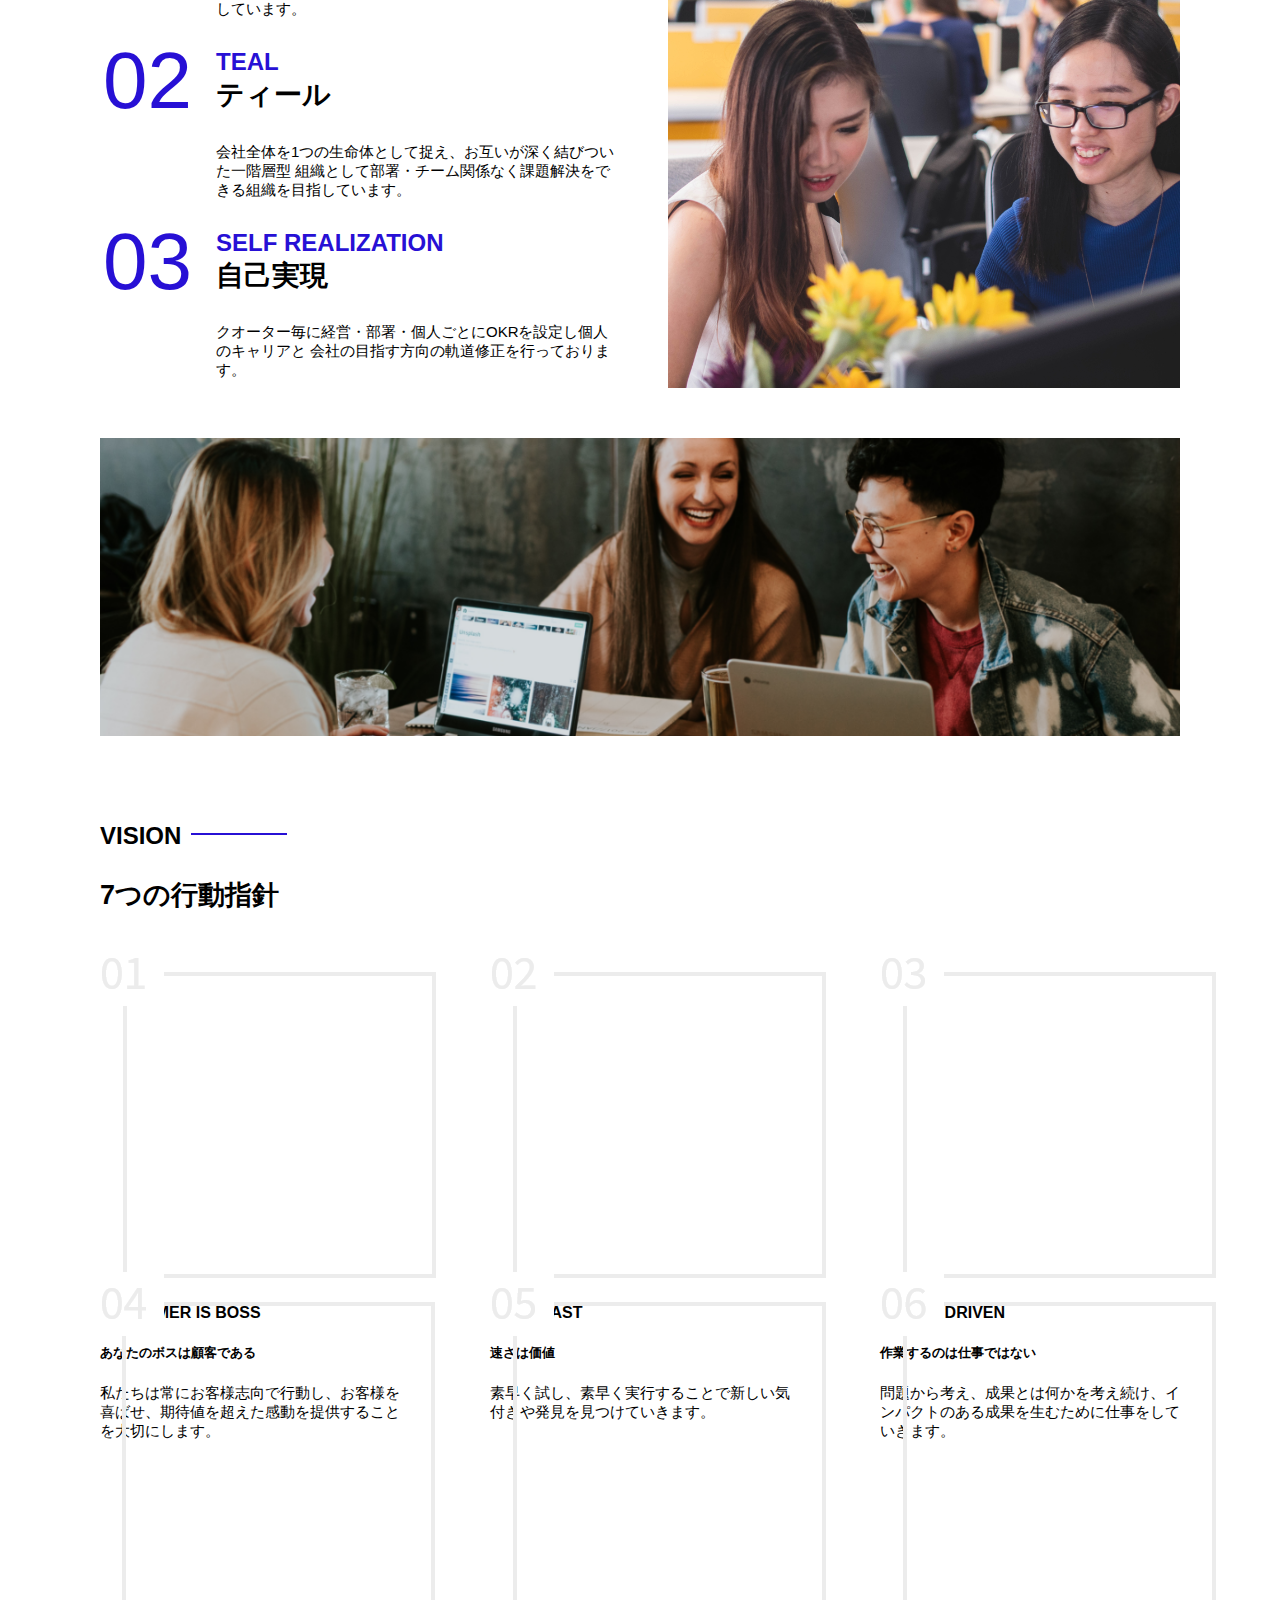
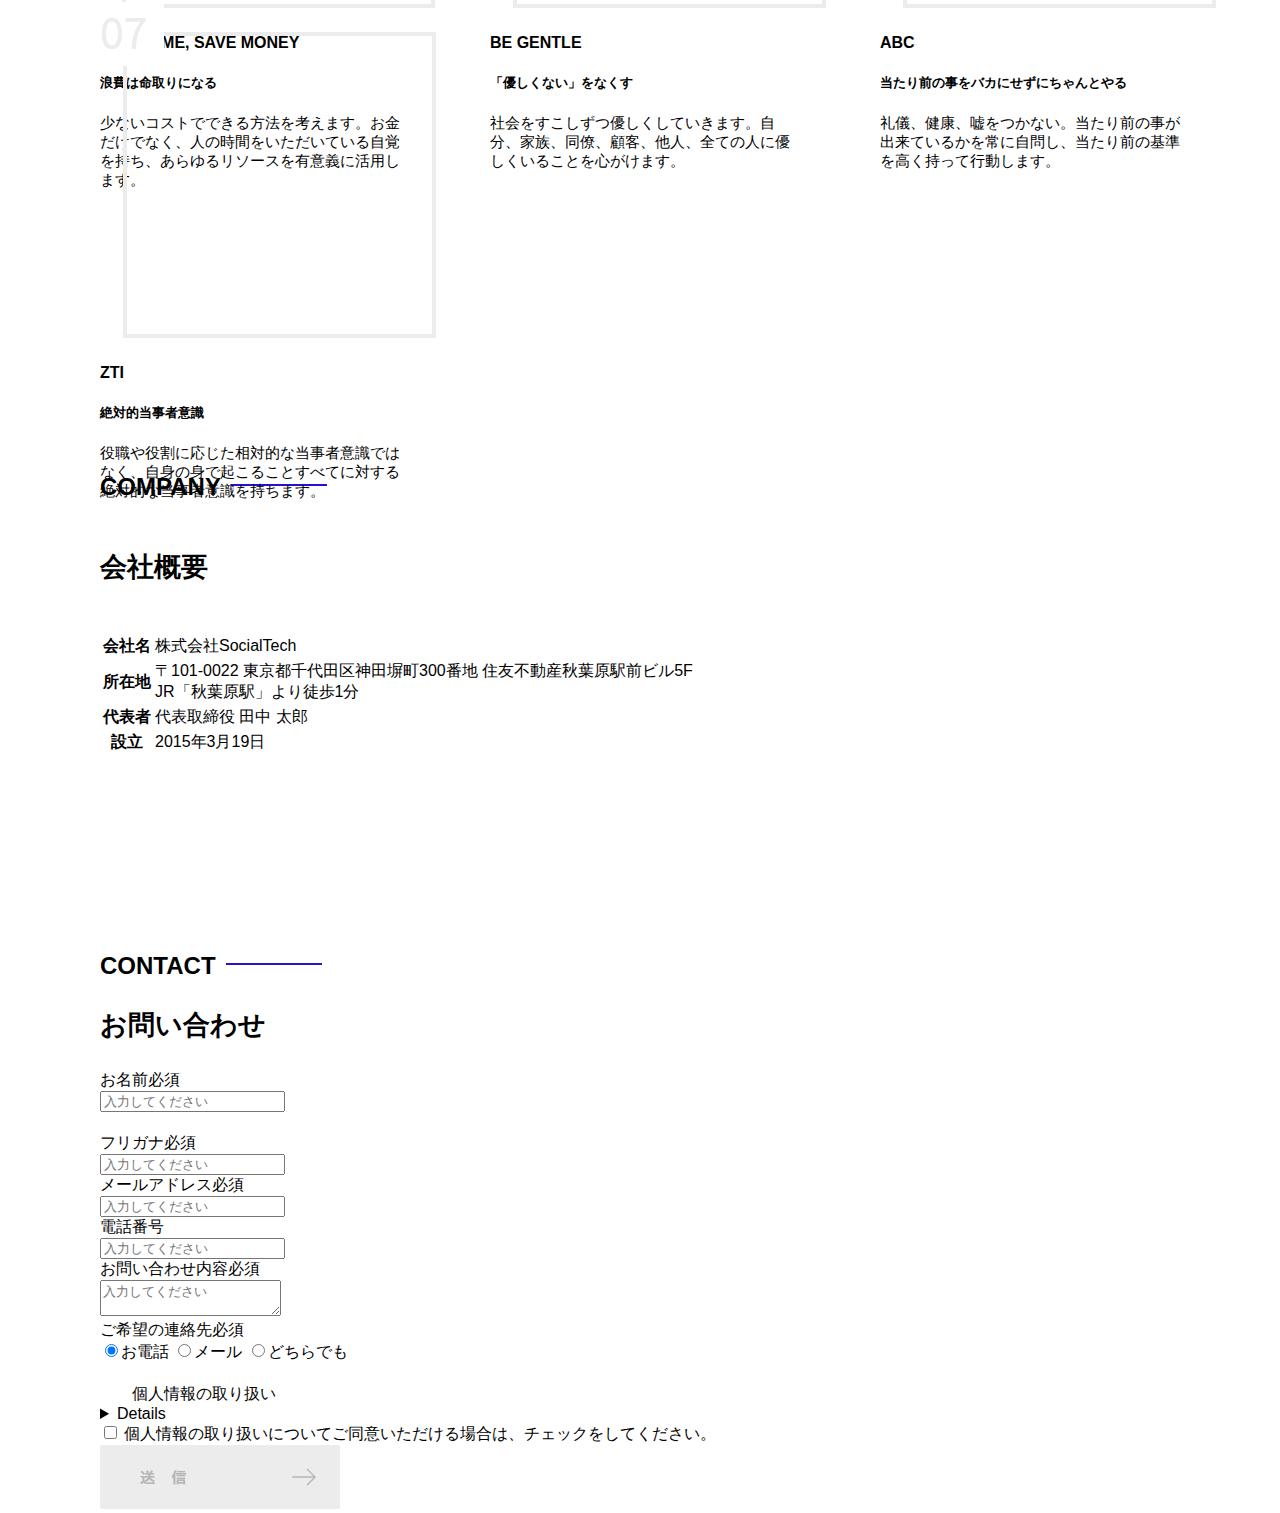
==== commit 45dfdb28: "Add files via upload" ====
--- a/socialtech/index.html
+++ b/socialtech/index.html
@@ -1,481 +1,480 @@
-<!DOCTYPE html>
-<html>
-  <head>
-    <title>SocialTech</title>
-    <meta charset="UTF-8" />
-    <meta
-      name="description"
-      content="SocialTechはEdTech業界のリーディングカンパニーを目指します。"
-    />
-    <meta name="viewport" content="width=device-width, initial-scale=1.0" />
-    <link rel="stylesheet" href="style.css" />
-  </head>
-  <body>
-    　　
-    <header>
-      <a href="index.html" id="logo">
-        <img src="images/logo.png" alt="トップページに戻る" />
-      </a>
-
-      <nav id="nav-pc">
-        <a href="mission.html">MISSION</a>
-        <a href="product.html">PRODUCT</a>
-        <a href="index.html#aboutus">ABOUT</a>
-        <a href="index.html#vision">VISION</a>
-        <a href="index.html#company">COMPANY</a>
-        <a href="index.html#contact">CONTACT</a>
-      </nav>
-    </header>
-    <main>
-      <article>
-        <section id="main-visual">
-          <div id="main-message">
-            <h1>WORLD PEACE</h1>
-            <p>IT教育で世界平和を実現する</p>
-          </div>
-          <img
-            src="images/index/index-main.png"
-            alt="PCの周りに多国籍の仲間たち"
-          />
-        </section>
-        <section id="mission">
-          <h2 class="index-h2">MISSION</h2>
-          <div id="mission-flex">
-            <div>
-              <img
-                id="mission-photo"
-                src="images/index/index-mission.png"
-                alt="屋外のベンチで写真を撮影する多国籍の仲間たち"
-              />
-              <h3>世界平和の実現</h3>
-              <p>
-                人類の悲願である世界平和。世界平和を脅かす様々な社会問題を解決するためには、イノベーションをどんどん起こしていく必要があります。SocialTechは、プログラミング教育を通してイノベーターを輩出することで、世界平和という大きなテーマに挑んでいきます。
-              </p>
-            </div>
-            <div>
-              　<img id="s2dgs" src="images/index/s2dgs.png" alt="S2DGs" />
-              <h3>S2DGsの実現</h3>
-              <p>
-                国連が掲げる「Sustainable Development
-                Goals(持続可能な開発目標)」に含まれる17つのグローバル目標のうち、以下の5つの目標の実現をミッションとしてサービスを展開しています。
-              </p>
-              <a href="mission.html"
-                ><img src="images/button-more.png" alt="もっとみる"
-              /></a>
-            </div>
-          </div>
-        </section>
-        <section id="product">
-          <h2 class="index-h2">PRODUCT</h2>
-          <div>
-            <div id="product-left">
-              <div>
-                <img
-                  class="product-photo"
-                  src="images/index/index-mantoman.png"
-                  alt="PCでコードを書く男性"
-                />
-                <div class="product-explain">
-                  <span>MAN TO MAN</span>
-                  <h3>プログラミング教育</h3>
-                  <p>
-                    2013年より日本で唯一の専属講師によるマンツーマンのプログラミングレッスンを開始。AI/人工知能やウェブデザインの学習も可能です。
-                  </p>
-                </div>
-              </div>
-              <div>
-                <img
-                  class="product-photo"
-                  src="images/index/index-career.png"
-                  alt="笑顔で話し合う2人の男性"
-                />
-                <div class="product-explain">
-                  <span>CAREER</span>
-                  <h3>人材紹介事業</h3>
-                  <p>
-                    エンジニアへの転職に特化した履歴書や職務経歴書のアドバイスや面接対策を行い、豊富な求人の中から最適なキャリア選択を支援します。
-                  </p>
-                </div>
-              </div>
-            </div>
-            <div id="product-right">
-              <div>
-                <img
-                  class="product-photo"
-                  src="images/index/index-media.png"
-                  alt="スマートフォンを操作する人"
-                />
-                <div class="product-explain">
-                  <span>MEDIA</span>
-                  <h3>プログラミング学習メディア</h3>
-                  <p>
-                    月間200万人に読まれる日本最大級のプログラミング学習サイト「SocialTech
-                    Blog」やYouTubeチャンネルにて学習情報を発信しています。
-                  </p>
-                </div>
-              </div>
-              <div>
-                <img
-                  class="product-photo"
-                  src="images/index/index-b2b.png"
-                  alt="講演中の男性とそれを聴く人々"
-                />
-                <div class="product-explain">
-                  <span>B2B </span>
-                  <h3>法人研修事業</h3>
-                  <p>
-                    社員のスキルアップ・資格取得・福利厚生を目的としたプログラミング法人研修。貴社の事業モデルに合わせた研修内容の提案を致します。
-                  </p>
-                </div>
-              </div>
-            </div>
-          </div>
-          <div>
-            <a id="product-more" href="product.html">
-              <img src="images/button-more.png" alt="もっとみる" />
-            </a>
-          </div>
-        </section>
-        <section id="aboutus">
-          <h2 class="index-h2">ABOUTUS</h2>
-          <h3>３つの組織文化</h3>
-          <div>
-            <table class="culture-table">
-              <tr>
-                <td>
-                  <span class="culture-num">01</span>
-                </td>
-                <td>
-                  <span class="culture-en">FLEXIBLE</span>
-                  <span class="culture-jp">フレキシブル</span>
-                </td>
-              </tr>
-              <tr>
-                <td>
-                  <!--空のセル-->
-                </td>
-                <td>
-                  <p class="culture-description">
-                    リモートワーク、フルフレックス、副業推奨など1人1人が最大限のパフォーマンスを発揮できる柔軟な働き方を促進しています。
-                  </p>
-                </td>
-              </tr>
-              <tr>
-                <td>
-                  <span class="culture-num">02</span>
-                </td>
-                <td>
-                  <span class="culture-en">TEAL</span>
-                  <span class="culture-jp">ティール</span>
-                </td>
-              </tr>
-              <tr>
-                <td>
-                  <!--空のセル-->
-                </td>
-                <td>
-                  <p class="culture-description">
-                    会社全体を1つの生命体として捉え、お互いが深く結びついた一階層型
-                    組織として部署・チーム関係なく課題解決をできる組織を目指しています。
-                  </p>
-                </td>
-              </tr>
-              <tr>
-                <td>
-                  <span class="culture-num">03</span>
-                </td>
-                <td>
-                  <span class="culture-en">SELF REALIZATION</span>
-                  <span class="culture-jp">自己実現</span>
-                </td>
-              </tr>
-              <tr>
-                <td>
-                  <!--空のセル-->
-                </td>
-                <td>
-                  <p class="culture-description">
-                    クオーター毎に経営・部署・個人ごとにOKRを設定し個人のキャリアと
-                    会社の目指す方向の軌道修正を行っております。
-                  </p>
-                </td>
-              </tr>
-            </table>
-            <img
-              class="culture-img"
-              src="images/index/index-aboutus1.png"
-              alt="笑顔で話し合う２人のの女性"
-            />
-          </div>
-          <img
-            class="culture-img2"
-            src="images/index/index-aboutus2.png"
-            alt="笑顔で話し合う３人の男女"
-          />
-        </section>
-        <section id="vision">
-          <h2 class="index-h2">VISION</h2>
-          <h3>7つの行動指針</h3>
-          <div>
-            <div class="vision-box">
-              <img src="images/index/vision-01.png" alt="01" />
-              <span>
-                <h4>CUSTOMER IS BOSS</h4>
-                <h5>あなたのボスは顧客である</h5>
-                <p>
-                  私たちは常にお客様志向で行動し、お客様を喜ばせ、期待値を超えた感動を提供することを大切にします。
-                </p>
-              </span>
-            </div>
-            <div class="vision-box">
-              <img src="images/index/vision-02.png" alt="02" />
-              <span>
-                <h4>MOVE FAST</h4>
-                <h5>速さは価値</h5>
-                <p>
-                  素早く試し、素早く実行することで新しい気付きや発見を見つけていきます。
-                </p>
-              </span>
-            </div>
-            <div class="vision-box">
-              <img src="images/index/vision-03.png" alt="03" />
-              <span>
-                <h4>IMPACT DRIVEN</h4>
-                <h5>作業するのは仕事ではない</h5>
-                <p>
-                  問題から考え、成果とは何かを考え続け、インパクトのある成果を生むために仕事をしていきます。
-                </p>
-              </span>
-            </div>
-            <div class="vision-box">
-              <img src="images/index/vision-04.png" alt="04" />
-              <span>
-                <h4>SAVE TIME, SAVE MONEY</h4>
-                <h5>浪費は命取りになる</h5>
-                <p>
-                  少ないコストでできる方法を考えます。お金だけでなく、人の時間をいただいている自覚を持ち、あらゆるリソースを有意義に活用します。
-                </p>
-              </span>
-            </div>
-            <div class="vision-box">
-              <img src="images/index/vision-05.png" alt="05" />
-              <span>
-                <h4>BE GENTLE</h4>
-                <h5>「優しくない」をなくす</h5>
-                <p>
-                  社会をすこしずつ優しくしていきます。自分、家族、同僚、顧客、他人、全ての人に優しくいることを心がけます。
-                </p>
-              </span>
-            </div>
-            <div class="vision-box">
-              <img src="images/index/vision-06.png" alt="06" />
-              <span>
-                <h4>ABC</h4>
-                <h5>当たり前の事をバカにせずにちゃんとやる</h5>
-                <p>
-                  礼儀、健康、嘘をつかない。当たり前の事が出来ているかを常に自問し、当たり前の基準を高く持って行動します。
-                </p>
-              </span>
-            </div>
-            <div class="vision-box">
-              <img src="images/index/vision-07.png" alt="07" />
-              <span>
-                <h4>ZTI</h4>
-                <h5>絶対的当事者意識</h5>
-                <p>
-                  役職や役割に応じた相対的な当事者意識ではなく、自身の身で起こることすべてに対する絶対的な当事者意識を持ちます。
-                </p>
-              </span>
-            </div>
-          </div>
-        </section>
-        <section id="company">
-          　　
-          <h2 class="index-h2">COMPANY</h2>
-          　　
-          <h3>会社概要</h3>
-          <table id="company-table">
-            <tr>
-              　　　
-              <th class="tableheader-first">会社名</th>
-              　　　
-              <td class="cell-first">株式会社SocialTech</td>
-              　
-            </tr>
-            <tr>
-              　　　
-              <th class="tableheader">所在地</th>
-              　　　
-              <td class="cell">
-                〒101-0022 東京都千代田区神田塀町300番地
-                住友不動産秋葉原駅前ビル5F<br />JR「秋葉原駅」より徒歩1分
-              </td>
-              　
-            </tr>
-            <tr>
-              　　　
-              <th class="tableheader">代表者</th>
-              　　　
-              <td class="cell">代表取締役 田中 太郎</td>
-              　
-            </tr>
-            <tr>
-              　　　
-              <th class="tableheader">設立</th>
-              　　　
-              <td class="cell">2015年3月19日</td>
-              　
-            </tr>
-            　
-          </table>
-          <iframe
-            src="https://www.google.com/maps/embed?pb=!1m18!1m12!1m3!1d3240.0688551336807!2d139.7720776771055!3d35.69992317258124!2m3!1f0!2f0!3f0!3m2!1i1024!2i768!4f13.1!3m3!1m2!1s0x60188fee13660e23%3A0x77137876edf742ac!2z5L2P5Y-L5LiN5YuV55Sj56eL6JGJ5Y6f6aeF5YmN44OT44Or!5e0!3m2!1sja!2sjp!4v1704858013291!5m2!1sja!2sjp"
-            style="border: 0"
-            allowfullscreen=""
-            loading="lazy"
-          ></iframe>
-        </section>
-<<<<<<< HEAD
-        <section>
-          <h2 class="index-h2">CONTACT</h2>
-          <h3>お問い合わせ</h3>
-          <form>
-            <div>
-            <div class="contact-heading">
-              <label class="contact-label"
-                >お名前<span class="contact-span">必須</span></label
-              >
-            </div>
-            <div>
-              <input
-                type="text"
-                name="name"
-                placeholder="入力してください"
-                class="contact-textbox">
-            </div>
-          　<div>
-            <div class="contact-heading">
-              <label class="contact-label"
-                >フリガナ<span class="contact-span">必須</span></label
-              >
-            </div>
-            <div>
-              <input
-                type="text"
-                name="hurigana"
-                placeholder="入力してください"
-                class="contact-textbox">
-            </div>
-          </div>
-            <div class="contact-heading">
-              <label class="contact-label"
-                >メールアドレス<span class="contact-span">必須</span></label
-              >
-            </div>
-            <div>
-              <input
-                type="text"
-                name="email"
-                placeholder="入力してください"
-                class="contact-textbox">
-            </div>
-          <div>
-            <div class="contact-heading">
-              <label class="contact-label"
-                >電話番号</label>
-            </div>
-            <div>
-            <input type="text" name="tel" placeholder="入力してください" class="contact-text-box">
-            </div>
-          </div>
-            <div>
-              <div class="contact-heading">
-                <label class="contact-label"
-                  >お問い合わせ内容<span class="contact-span">必須</span></label
-                >
-              </div>
-              <div>
-                <textarea
-                  class="contact-textarea"
-                  placeholder="入力してください"
-                  name="message"
-                ></textarea>
-              </div>
-              <div class="contact-heading">
-                <lavel class="contact-label"
-                  >ご希望の連絡先<span contact="contact-span">必須</span></lavel
-                >
-              </div>
-              <div>
-                <input
-                  class="radiobutton"
-                  type="radio"
-                  value="tel"
-                  name="contact"
-                  checked
-                /><label>お電話</label>
-                <input
-                  class="radiobutton"
-                  type="radio"
-                  value="mail"
-                  name="contact"
-                /><label>メール</label>
-                <input
-                  class="radiobutton"
-                  type="radio"
-                  value="both"
-                  name="contact"
-                /><label>どちらでも</label>
-              </div>
-            </div>
-          　　<div class=""cotact-heading>
-            　　<label class="contact-lebel">個人情報の取り扱い</label>
-                <label>    
-                  </div>
-                  <div>
-                          <details>
-                  　　　　　　　　　<sumary
-                    >お問合せフォームの個人情報取り扱いについて</sumary
-                  >
-                  <div>
-                    <span>１．組織名の名称または氏名</span
-                    ><br />株式会社SocialTech<br /><br />
-                    <span
-                      >２．個人情報保護管理者（若しくはその代理人）の氏名又は職名、所属及び連絡先
-                      鈴木 一郎 コーポレート部</span
-                    ><br />メールアドレス：samurai@example.com<br />TEL:03-1234-5678<br />
-                    <span>３．個人情報の目的</span><br />
-                    ・本サービス及び本サービスに関連する情報の提供又はそれらに関する連絡のため<br />
-                    ・ユーザーの本人確認のため<br />
-                    ・当社サービスのご案内のため<br />
-                    ・当社の商品等の広告または宣伝（電子メールによるものを含むものとします。）<br /><br />
-                    <span>４．個人情報の取り扱いの業務</span><br />
-                    個人情報の取扱業務の全部または一部を外部に業務委託する場合があります。<br />
-                    その際、弊社は、個人情報を適切に保護できる管理体制を敷き実行していることを条件として<br />
-                    委託先を厳選したうえで、機密保持契約を委託先と締結し、お客様の個人情報を厳密に管理させます。<br /><br />
-                    <span>５．個人情報の開示等の請求</span><br />
-                    お客様は、弊社に対してご自身の個人情報の開示等（利用目的の通知、開示、内容の訂正・追加・削除、利用の停止または消去、第三者への提供の停止）に関して、当社問合わせ窓口に申し出ることができます。<br />
-                    その際、弊社はお客様ご本人を確認させていただいたうえで、合理的な期間内に対応いたします。<br /><br />
-                    なお、個人情報に関する弊社問合わせ先は、次の通りです。<br /><br />
-                    株式会社SocialTech　個人情報問合せ窓口<br />
-                    〒101-0022 東京都千代田区神田練塀町300番地
-                    住友不動産秋葉原駅前ビル5F<br />
-                    メールアドレス：samurai@example.com　TEL：03-1234-5678<br /><br />
-                    <span>６．個人情報を提供されることの任意性について</span
-                    ><br /><br />
-                    お客様がご自身の個人情報を弊社に提供されるか否かは、お客様のご判断によりますが、もしご提供されない場合には、適切なサービスが提供できない場合がありますので予めご了承ください。
-                  </div>
-                </details>
-                <input type="checkbox" name="agree" />
-                <span
-                  >個人情報の取り扱いについてご同意いただける場合は、チェックをしてください。</span
-                >
-              </div>
-            </div>
-            <input type="image" src="images/button-submit.png" alt="送信する" />
-          </form>
-        </section>
-      </article>
-    </main>
-  </body>
-</html>
+<!DOCTYPE html>
+<html>
+  <head>
+    <title>SocialTech</title>
+    <meta charset="UTF-8" />
+    <meta
+      name="description"
+      content="SocialTechはEdTech業界のリーディングカンパニーを目指します。"
+    />
+    <meta name="viewport" content="width=device-width, initial-scale=1.0" />
+    <link rel="stylesheet" href="style.css" />
+  </head>
+  <body>
+    　　
+    <header>
+      <a href="index.html" id="logo">
+        <img src="images/logo.png" alt="トップページに戻る" />
+      </a>
+
+      <nav id="nav-pc">
+        <a href="mission.html">MISSION</a>
+        <a href="product.html">PRODUCT</a>
+        <a href="index.html#aboutus">ABOUT</a>
+        <a href="index.html#vision">VISION</a>
+        <a href="index.html#company">COMPANY</a>
+        <a href="index.html#contact">CONTACT</a>
+      </nav>
+    </header>
+    <main>
+      <article>
+        <section id="main-visual">
+          <div id="main-message">
+            <h1>WORLD PEACE</h1>
+            <p>IT教育で世界平和を実現する</p>
+          </div>
+          <img
+            src="images/index/index-main.png"
+            alt="PCの周りに多国籍の仲間たち"
+          />
+        </section>
+        <section id="mission">
+          <h2 class="index-h2">MISSION</h2>
+          <div id="mission-flex">
+            <div>
+              <img
+                id="mission-photo"
+                src="images/index/index-mission.png"
+                alt="屋外のベンチで写真を撮影する多国籍の仲間たち"
+              />
+              <h3>世界平和の実現</h3>
+              <p>
+                人類の悲願である世界平和。世界平和を脅かす様々な社会問題を解決するためには、イノベーションをどんどん起こしていく必要があります。SocialTechは、プログラミング教育を通してイノベーターを輩出することで、世界平和という大きなテーマに挑んでいきます。
+              </p>
+            </div>
+            <div>
+              　<img id="s2dgs" src="images/index/s2dgs.png" alt="S2DGs" />
+              <h3>S2DGsの実現</h3>
+              <p>
+                国連が掲げる「Sustainable Development
+                Goals(持続可能な開発目標)」に含まれる17つのグローバル目標のうち、以下の5つの目標の実現をミッションとしてサービスを展開しています。
+              </p>
+              <a href="mission.html"
+                ><img src="images/button-more.png" alt="もっとみる"
+              /></a>
+            </div>
+          </div>
+        </section>
+        <section id="product">
+          <h2 class="index-h2">PRODUCT</h2>
+          <div>
+            <div id="product-left">
+              <div>
+                <img
+                  class="product-photo"
+                  src="images/index/index-mantoman.png"
+                  alt="PCでコードを書く男性"
+                />
+                <div class="product-explain">
+                  <span>MAN TO MAN</span>
+                  <h3>プログラミング教育</h3>
+                  <p>
+                    2013年より日本で唯一の専属講師によるマンツーマンのプログラミングレッスンを開始。AI/人工知能やウェブデザインの学習も可能です。
+                  </p>
+                </div>
+              </div>
+              <div>
+                <img
+                  class="product-photo"
+                  src="images/index/index-career.png"
+                  alt="笑顔で話し合う2人の男性"
+                />
+                <div class="product-explain">
+                  <span>CAREER</span>
+                  <h3>人材紹介事業</h3>
+                  <p>
+                    エンジニアへの転職に特化した履歴書や職務経歴書のアドバイスや面接対策を行い、豊富な求人の中から最適なキャリア選択を支援します。
+                  </p>
+                </div>
+              </div>
+            </div>
+            <div id="product-right">
+              <div>
+                <img
+                  class="product-photo"
+                  src="images/index/index-media.png"
+                  alt="スマートフォンを操作する人"
+                />
+                <div class="product-explain">
+                  <span>MEDIA</span>
+                  <h3>プログラミング学習メディア</h3>
+                  <p>
+                    月間200万人に読まれる日本最大級のプログラミング学習サイト「SocialTech
+                    Blog」やYouTubeチャンネルにて学習情報を発信しています。
+                  </p>
+                </div>
+              </div>
+              <div>
+                <img
+                  class="product-photo"
+                  src="images/index/index-b2b.png"
+                  alt="講演中の男性とそれを聴く人々"
+                />
+                <div class="product-explain">
+                  <span>B2B </span>
+                  <h3>法人研修事業</h3>
+                  <p>
+                    社員のスキルアップ・資格取得・福利厚生を目的としたプログラミング法人研修。貴社の事業モデルに合わせた研修内容の提案を致します。
+                  </p>
+                </div>
+              </div>
+            </div>
+          </div>
+          <div>
+            <a id="product-more" href="product.html">
+              <img src="images/button-more.png" alt="もっとみる" />
+            </a>
+          </div>
+        </section>
+        <section id="aboutus">
+          <h2 class="index-h2">ABOUTUS</h2>
+          <h3>３つの組織文化</h3>
+          <div>
+            <table class="culture-table">
+              <tr>
+                <td>
+                  <span class="culture-num">01</span>
+                </td>
+                <td>
+                  <span class="culture-en">FLEXIBLE</span>
+                  <span class="culture-jp">フレキシブル</span>
+                </td>
+              </tr>
+              <tr>
+                <td>
+                  <!--空のセル-->
+                </td>
+                <td>
+                  <p class="culture-description">
+                    リモートワーク、フルフレックス、副業推奨など1人1人が最大限のパフォーマンスを発揮できる柔軟な働き方を促進しています。
+                  </p>
+                </td>
+              </tr>
+              <tr>
+                <td>
+                  <span class="culture-num">02</span>
+                </td>
+                <td>
+                  <span class="culture-en">TEAL</span>
+                  <span class="culture-jp">ティール</span>
+                </td>
+              </tr>
+              <tr>
+                <td>
+                  <!--空のセル-->
+                </td>
+                <td>
+                  <p class="culture-description">
+                    会社全体を1つの生命体として捉え、お互いが深く結びついた一階層型
+                    組織として部署・チーム関係なく課題解決をできる組織を目指しています。
+                  </p>
+                </td>
+              </tr>
+              <tr>
+                <td>
+                  <span class="culture-num">03</span>
+                </td>
+                <td>
+                  <span class="culture-en">SELF REALIZATION</span>
+                  <span class="culture-jp">自己実現</span>
+                </td>
+              </tr>
+              <tr>
+                <td>
+                  <!--空のセル-->
+                </td>
+                <td>
+                  <p class="culture-description">
+                    クオーター毎に経営・部署・個人ごとにOKRを設定し個人のキャリアと
+                    会社の目指す方向の軌道修正を行っております。
+                  </p>
+                </td>
+              </tr>
+            </table>
+            <img
+              class="culture-img"
+              src="images/index/index-aboutus1.png"
+              alt="笑顔で話し合う２人のの女性"
+            />
+          </div>
+          <img
+            class="culture-img2"
+            src="images/index/index-aboutus2.png"
+            alt="笑顔で話し合う３人の男女"
+          />
+        </section>
+        <section id="vision">
+          <h2 class="index-h2">VISION</h2>
+          <h3>7つの行動指針</h3>
+          <div>
+            <div class="vision-box">
+              <img src="images/index/vision-01.png" alt="01" />
+              <span>
+                <h4>CUSTOMER IS BOSS</h4>
+                <h5>あなたのボスは顧客である</h5>
+                <p>
+                  私たちは常にお客様志向で行動し、お客様を喜ばせ、期待値を超えた感動を提供することを大切にします。
+                </p>
+              </span>
+            </div>
+            <div class="vision-box">
+              <img src="images/index/vision-02.png" alt="02" />
+              <span>
+                <h4>MOVE FAST</h4>
+                <h5>速さは価値</h5>
+                <p>
+                  素早く試し、素早く実行することで新しい気付きや発見を見つけていきます。
+                </p>
+              </span>
+            </div>
+            <div class="vision-box">
+              <img src="images/index/vision-03.png" alt="03" />
+              <span>
+                <h4>IMPACT DRIVEN</h4>
+                <h5>作業するのは仕事ではない</h5>
+                <p>
+                  問題から考え、成果とは何かを考え続け、インパクトのある成果を生むために仕事をしていきます。
+                </p>
+              </span>
+            </div>
+            <div class="vision-box">
+              <img src="images/index/vision-04.png" alt="04" />
+              <span>
+                <h4>SAVE TIME, SAVE MONEY</h4>
+                <h5>浪費は命取りになる</h5>
+                <p>
+                  少ないコストでできる方法を考えます。お金だけでなく、人の時間をいただいている自覚を持ち、あらゆるリソースを有意義に活用します。
+                </p>
+              </span>
+            </div>
+            <div class="vision-box">
+              <img src="images/index/vision-05.png" alt="05" />
+              <span>
+                <h4>BE GENTLE</h4>
+                <h5>「優しくない」をなくす</h5>
+                <p>
+                  社会をすこしずつ優しくしていきます。自分、家族、同僚、顧客、他人、全ての人に優しくいることを心がけます。
+                </p>
+              </span>
+            </div>
+            <div class="vision-box">
+              <img src="images/index/vision-06.png" alt="06" />
+              <span>
+                <h4>ABC</h4>
+                <h5>当たり前の事をバカにせずにちゃんとやる</h5>
+                <p>
+                  礼儀、健康、嘘をつかない。当たり前の事が出来ているかを常に自問し、当たり前の基準を高く持って行動します。
+                </p>
+              </span>
+            </div>
+            <div class="vision-box">
+              <img src="images/index/vision-07.png" alt="07" />
+              <span>
+                <h4>ZTI</h4>
+                <h5>絶対的当事者意識</h5>
+                <p>
+                  役職や役割に応じた相対的な当事者意識ではなく、自身の身で起こることすべてに対する絶対的な当事者意識を持ちます。
+                </p>
+              </span>
+            </div>
+          </div>
+        </section>
+        <section id="company">
+          　　
+          <h2 class="index-h2">COMPANY</h2>
+          　　
+          <h3>会社概要</h3>
+          <table id="company-table">
+            <tr>
+              　　　
+              <th class="tableheader-first">会社名</th>
+              　　　
+              <td class="cell-first">株式会社SocialTech</td>
+              　
+            </tr>
+            <tr>
+              　　　
+              <th class="tableheader">所在地</th>
+              　　　
+              <td class="cell">
+                〒101-0022 東京都千代田区神田塀町300番地
+                住友不動産秋葉原駅前ビル5F<br />JR「秋葉原駅」より徒歩1分
+              </td>
+              　
+            </tr>
+            <tr>
+              　　　
+              <th class="tableheader">代表者</th>
+              　　　
+              <td class="cell">代表取締役 田中 太郎</td>
+              　
+            </tr>
+            <tr>
+              　　　
+              <th class="tableheader">設立</th>
+              　　　
+              <td class="cell">2015年3月19日</td>
+              　
+            </tr>
+            　
+          </table>
+          <iframe
+            src="https://www.google.com/maps/embed?pb=!1m18!1m12!1m3!1d3240.0688551336807!2d139.7720776771055!3d35.69992317258124!2m3!1f0!2f0!3f0!3m2!1i1024!2i768!4f13.1!3m3!1m2!1s0x60188fee13660e23%3A0x77137876edf742ac!2z5L2P5Y-L5LiN5YuV55Sj56eL6JGJ5Y6f6aeF5YmN44OT44Or!5e0!3m2!1sja!2sjp!4v1704858013291!5m2!1sja!2sjp"
+            style="border: 0"
+            allowfullscreen=""
+            loading="lazy"
+          ></iframe>
+        </section>
+        <section>
+          <h2 class="index-h2">CONTACT</h2>
+          <h3>お問い合わせ</h3>
+          <form>
+            <div>
+            <div class="contact-heading">
+              <label class="contact-label"
+                >お名前<span class="contact-span">必須</span></label
+              >
+            </div>
+            <div>
+              <input
+                type="text"
+                name="name"
+                placeholder="入力してください"
+                class="contact-textbox">
+            </div>
+          　<div>
+            <div class="contact-heading">
+              <label class="contact-label"
+                >フリガナ<span class="contact-span">必須</span></label
+              >
+            </div>
+            <div>
+              <input
+                type="text"
+                name="hurigana"
+                placeholder="入力してください"
+                class="contact-textbox">
+            </div>
+          </div>
+            <div class="contact-heading">
+              <label class="contact-label"
+                >メールアドレス<span class="contact-span">必須</span></label
+              >
+            </div>
+            <div>
+              <input
+                type="text"
+                name="email"
+                placeholder="入力してください"
+                class="contact-textbox">
+            </div>
+          <div>
+            <div class="contact-heading">
+              <label class="contact-label"
+                >電話番号</label>
+            </div>
+            <div>
+            <input type="text" name="tel" placeholder="入力してください" class="contact-text-box">
+            </div>
+          </div>
+            <div>
+              <div class="contact-heading">
+                <label class="contact-label"
+                  >お問い合わせ内容<span class="contact-span">必須</span></label
+                >
+              </div>
+              <div>
+                <textarea
+                  class="contact-textarea"
+                  placeholder="入力してください"
+                  name="message"
+                ></textarea>
+              </div>
+              <div class="contact-heading">
+                <lavel class="contact-label"
+                  >ご希望の連絡先<span contact="contact-span">必須</span></lavel
+                >
+              </div>
+              <div>
+                <input
+                  class="radiobutton"
+                  type="radio"
+                  value="tel"
+                  name="contact"
+                  checked
+                /><label>お電話</label>
+                <input
+                  class="radiobutton"
+                  type="radio"
+                  value="mail"
+                  name="contact"
+                /><label>メール</label>
+                <input
+                  class="radiobutton"
+                  type="radio"
+                  value="both"
+                  name="contact"
+                /><label>どちらでも</label>
+              </div>
+            </div>
+          　　<div class=""cotact-heading>
+            　　<label class="contact-lebel">個人情報の取り扱い</label>
+                <label>    
+                  </div>
+                  <div>
+                          <details>
+                  　　　　　　　　　<sumary
+                    >お問合せフォームの個人情報取り扱いについて</sumary
+                  >
+                  <div>
+                    <span>１．組織名の名称または氏名</span
+                    ><br />株式会社SocialTech<br /><br />
+                    <span
+                      >２．個人情報保護管理者（若しくはその代理人）の氏名又は職名、所属及び連絡先
+                      鈴木 一郎 コーポレート部</span
+                    ><br />メールアドレス：samurai@example.com<br />TEL:03-1234-5678<br />
+                    <span>３．個人情報の目的</span><br />
+                    ・本サービス及び本サービスに関連する情報の提供又はそれらに関する連絡のため<br />
+                    ・ユーザーの本人確認のため<br />
+                    ・当社サービスのご案内のため<br />
+                    ・当社の商品等の広告または宣伝（電子メールによるものを含むものとします。）<br /><br />
+                    <span>４．個人情報の取り扱いの業務</span><br />
+                    個人情報の取扱業務の全部または一部を外部に業務委託する場合があります。<br />
+                    その際、弊社は、個人情報を適切に保護できる管理体制を敷き実行していることを条件として<br />
+                    委託先を厳選したうえで、機密保持契約を委託先と締結し、お客様の個人情報を厳密に管理させます。<br /><br />
+                    <span>５．個人情報の開示等の請求</span><br />
+                    お客様は、弊社に対してご自身の個人情報の開示等（利用目的の通知、開示、内容の訂正・追加・削除、利用の停止または消去、第三者への提供の停止）に関して、当社問合わせ窓口に申し出ることができます。<br />
+                    その際、弊社はお客様ご本人を確認させていただいたうえで、合理的な期間内に対応いたします。<br /><br />
+                    なお、個人情報に関する弊社問合わせ先は、次の通りです。<br /><br />
+                    株式会社SocialTech　個人情報問合せ窓口<br />
+                    〒101-0022 東京都千代田区神田練塀町300番地
+                    住友不動産秋葉原駅前ビル5F<br />
+                    メールアドレス：samurai@example.com　TEL：03-1234-5678<br /><br />
+                    <span>６．個人情報を提供されることの任意性について</span
+                    ><br /><br />
+                    お客様がご自身の個人情報を弊社に提供されるか否かは、お客様のご判断によりますが、もしご提供されない場合には、適切なサービスが提供できない場合がありますので予めご了承ください。
+                  </div>
+                </details>
+                <input type="checkbox" name="agree" />
+                <span
+                  >個人情報の取り扱いについてご同意いただける場合は、チェックをしてください。</span
+                >
+              </div>
+            </div>
+            <input type="image" src="images/button-submit.png" alt="送信する" />
+          </form>
+        </section>
+      </article>
+    </main>
+  </body>
+</html>
--- a/socialtech/style.css
+++ b/socialtech/style.css
@@ -1,228 +1,281 @@
-body {
-  font-family: "Source Sans Pro", "Hiragino Kaku Gothic ProN", Meiryo, Arial,
-    sans-serif;
-}
-p {
-  font-size: 15px;
-}
-
-body {
-  max-width: 1080px;
-  min-width: 960px;
-  margin: 0 auto 0 auto;
-}
-
-header {
-  display: flex;
-  justify-content: space-between;
-}
-
-#nav-pc {
-  font-size: 14px;
-  padding-top: 15px;
-}
-
-#nav-pc > a {
-  text-decoration: none;
-  margin-left: 20px;
-}
-#nav-pc > a:link {
-  color: #0d0d0d;
-}
-#nav-pc > a:visited {
-  color: #0d0d0d;
-}
-#nav-pc > a:hover {
-  color: #0d0d0d;
-  text-decoration: underline;
-}
-#nav-pc > a:active {
-  color: #0d0d0d;
-}
-
-#main-visual {
-  position: relative;
-  height: 400px;
-}
-
-#main-message {
-  position: absolute;
-  top: 0;
-  left: 0;
-  background-color: #2710d5;
-  color: #ffffff;
-  border-radius: 0 0 476px 0;
-  max-width: 620px;
-  height: 100%;
-  width: 100%;
-  z-index: 11;
-}
-
-#main-message > h1 {
-  font-size: 60px;
-  font-weight: bold;
-  margin: 100px 0 0 50px;
-}
-
-#main-message > p {
-  font-size: 28px;
-  margin: 0 0 0 50px;
-}
-#main-visual > img {
-  max-width: 620px;
-  border-radius: 476px 0 0 0;
-  position: absolute;
-  top: 0;
-  right: 0;
-  z-index: 10;
-}
-
-h2 {
-  margin: 40px 0 0 0;
-}
-
-h2::after {
-  content: url("images/line.png");
-  margin-left: 10px;
-}
-
-h3 {
-  font-size: 27px;
-}
-
-#mission {
-  margin: 80px auto 80px auto;
-  width: 100%;
-}
-
-#mission-flex {
-  width: 100%;
-  display: flex;
-}
-
-#mission-flex > div {
-  width: 50%;
-  margin: 20px;
-}
-
-#mission-photo {
-  width: 100%;
-}
-
-#s2dgs {
-  margin-top: 50px;
-  width: 100%;
-}
-
-#product {
-  background-color: #fafafa;
-  margin: 80px 0 80px 0;
-  padding: 10px 40px 0px 40px;
-}
-
-#product > div {
-  margin-top: 40px;
-  display: flex;
-}
-
-#product-left {
-  width: 50%;
-  margin-right: 20px;
-}
-
-#product-right {
-  width: 50%;
-  margin-left: 20px;
-  margin-top: 80px;
-}
-
-#product-left > div {
-  position: relative;
-  height: 480px;
-  margin-right: 20px;
-}
-
-#product-right > div {
-  position: relative;
-  height: 480px;
-  margin-left: 20px;
-}
-
-.product-photo {
-  width: 100%;
-}
-
-.product-explain {
-  background-color: #ffffff;
-  position: absolute;
-  left: 0;
-  top: 280px;
-  margin: 0 40px 0 40px;
-  padding: 20px;
-  box-shadow: 5px 5px 10px rgba(0, 0, 0, 0.05);
-}
-
-.product-explain > span {
-  color: #2710d5;
-  font-weight: bold;
-  font-size: 16px;
-  margin: 0;
-}
-
-.product-explain > h3 {
-  font-size: 20px;
-  margin: 5px 0 5px 0;
-}
-
-.product-explain > p {
-  font-size: 14px;
-  margin: 0;
-}
-
-#product-more {
-  margin: 0 auto -42px auto;
-}
-
-#aboutus {
-  margin: 80px auto 80px auto;
-}
-
-#aboutus > div {
-  display: flex;
-}
-
-.culture-img {
-  width: 100%;
-  align-self: flex-start;
-}
-
-.culture-img2 {
-  margin-top: 50px;
-  width: 100%;
-}
-
-.culture-table {
-  margin-right: 50px;
-}
-
-.culture-num {
-  font-size: 80px;
-  color: #2710d5;
-  margin: 0 20px 0 0;
-}
-
-.culture-en {
-  color: #2710d5;
-  font-weight: bold;
-  font-size: 24px;
-  display: block;
-}
-
-.culture-jp {
-  font-size: 28px;
-  font-weight: bold;
-}
-
-.culture-description {
-  margin: 0;
-}
+body {
+  font-family: "Source Sans Pro", "Hiragino Kaku Gothic ProN", Meiryo, Arial,
+    sans-serif;
+}
+p {
+  font-size: 15px;
+}
+
+body {
+  max-width: 1080px;
+  min-width: 960px;
+  margin: 0 auto 0 auto;
+}
+
+header {
+  display: flex;
+  justify-content: space-between;
+}
+
+#nav-pc {
+  font-size: 14px;
+  padding-top: 15px;
+}
+
+#nav-pc > a {
+  text-decoration: none;
+  margin-left: 20px;
+}
+#nav-pc > a:link {
+  color: #0d0d0d;
+}
+#nav-pc > a:visited {
+  color: #0d0d0d;
+}
+#nav-pc > a:hover {
+  color: #0d0d0d;
+  text-decoration: underline;
+}
+#nav-pc > a:active {
+  color: #0d0d0d;
+}
+
+#main-visual {
+  position: relative;
+  height: 400px;
+}
+
+#main-message {
+  position: absolute;
+  top: 0;
+  left: 0;
+  background-color: #2710d5;
+  color: #ffffff;
+  border-radius: 0 0 476px 0;
+  max-width: 620px;
+  height: 100%;
+  width: 100%;
+  z-index: 11;
+}
+
+#main-message > h1 {
+  font-size: 60px;
+  font-weight: bold;
+  margin: 100px 0 0 50px;
+}
+
+#main-message > p {
+  font-size: 28px;
+  margin: 0 0 0 50px;
+}
+#main-visual > img {
+  max-width: 620px;
+  border-radius: 476px 0 0 0;
+  position: absolute;
+  top: 0;
+  right: 0;
+  z-index: 10;
+}
+
+h2 {
+  margin: 40px 0 0 0;
+}
+
+h2::after {
+  content: url("images/line.png");
+  margin-left: 10px;
+}
+
+h3 {
+  font-size: 27px;
+}
+
+#mission {
+  margin: 80px auto 80px auto;
+  width: 100%;
+}
+
+#mission-flex {
+  width: 100%;
+  display: flex;
+}
+
+#mission-flex > div {
+  width: 50%;
+  margin: 20px;
+}
+
+#mission-photo {
+  width: 100%;
+}
+
+#s2dgs {
+  margin-top: 50px;
+  width: 100%;
+}
+
+#product {
+  background-color: #fafafa;
+  margin: 80px 0 80px 0;
+  padding: 10px 40px 0px 40px;
+}
+
+#product > div {
+  margin-top: 40px;
+  display: flex;
+}
+
+#product-left {
+  width: 50%;
+  margin-right: 20px;
+}
+
+#product-right {
+  width: 50%;
+  margin-left: 20px;
+  margin-top: 80px;
+}
+
+#product-left > div {
+  position: relative;
+  height: 480px;
+  margin-right: 20px;
+}
+
+#product-right > div {
+  position: relative;
+  height: 480px;
+  margin-left: 20px;
+}
+
+.product-photo {
+  width: 100%;
+}
+
+.product-explain {
+  background-color: #ffffff;
+  position: absolute;
+  left: 0;
+  top: 280px;
+  margin: 0 40px 0 40px;
+  padding: 20px;
+  box-shadow: 5px 5px 10px rgba(0, 0, 0, 0.05);
+}
+
+.product-explain > span {
+  color: #2710d5;
+  font-weight: bold;
+  font-size: 16px;
+  margin: 0;
+}
+
+.product-explain > h3 {
+  font-size: 20px;
+  margin: 5px 0 5px 0;
+}
+
+.product-explain > p {
+  font-size: 14px;
+  margin: 0;
+}
+
+#product-more {
+  margin: 0 auto -42px auto;
+}
+
+#aboutus {
+  margin: 80px auto 80px auto;
+}
+
+#aboutus > div {
+  display: flex;
+}
+
+.culture-img {
+  width: 100%;
+  align-self: flex-start;
+}
+
+.culture-img2 {
+  margin-top: 50px;
+  width: 100%;
+}
+
+.culture-table {
+  margin-right: 50px;
+}
+
+.culture-num {
+  font-size: 80px;
+  color: #2710d5;
+  margin: 0 20px 0 0;
+}
+
+.culture-en {
+  color: #2710d5;
+  font-weight: bold;
+  font-size: 24px;
+  display: block;
+}
+
+.culture-jp {
+  font-size: 28px;
+  font-weight: bold;
+}
+
+.culture-description {
+  margin: 0;
+}
+
+/* ビジョン */
+#vision {
+  margin: 80px auto 80px auto;
+}
+
+/*　セクション内の外側 */
+#vision > div {
+  display: flex;
+  justify-content: space-between;
+  flex-wrap: wrap;
+}
+
+/*　7つの行動指針の枠 */
+.vision-box {
+  width: 300px;
+  height: 300px;
+  margin-bottom: 30px;
+  position: relative;
+}
+
+vision-box > img {
+  width: 100%;
+  position: relative;
+  z-index: 30;
+}
+
+.vision-box > div {
+  position: absolute;
+  top: 0;
+  left: 0;
+  z-index: 31;
+  margin-right: 20px;
+}
+
+.vision-box > div > h4 {
+  color: #2710d5;
+  font-size: 19px;
+  margin: 80px 0 0 0;
+}
+
+.vision-box > div > h4::first-letter {
+  font-size: 40px;
+}
+
+.vision-box > div > h5 {
+  font-size: 20px;
+  margin: 0 0 0 0;
+}
+
+.vision-box > div > p {
+  margin: 10px 0 0 0;
+}
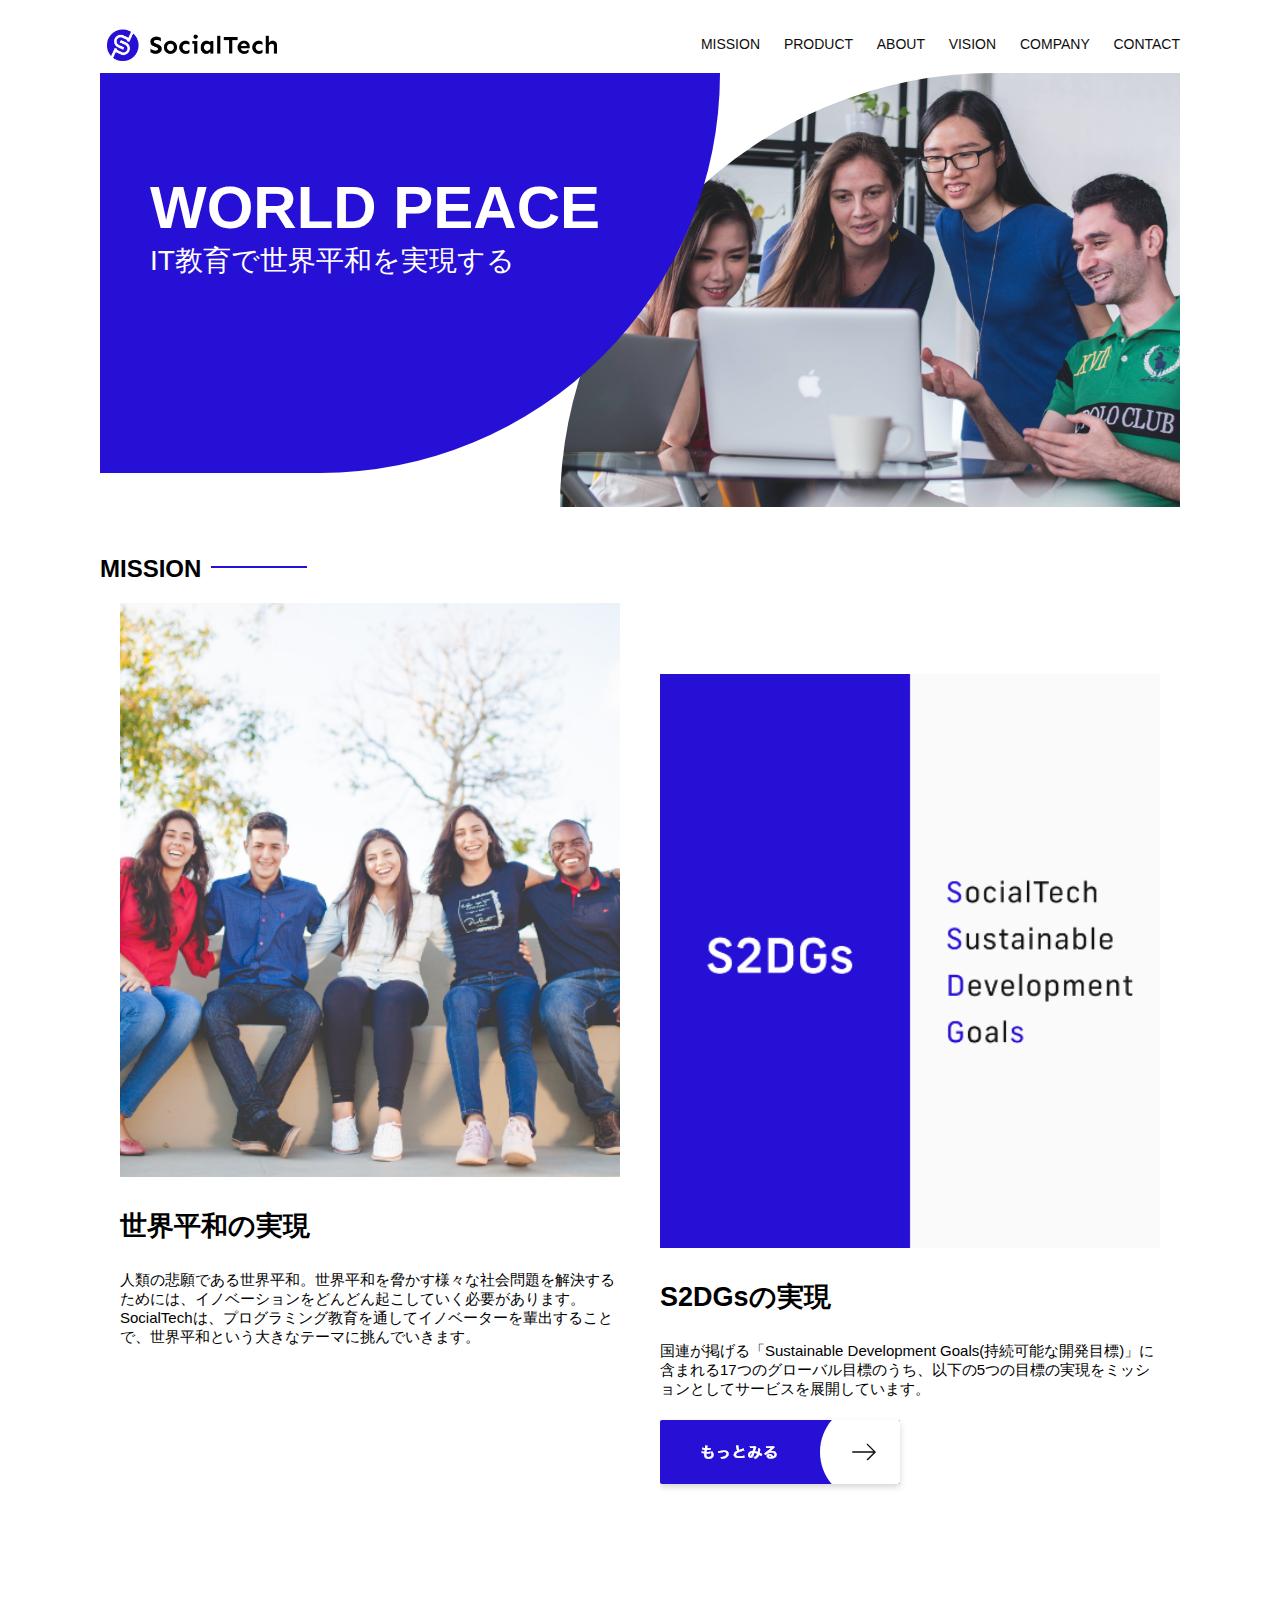
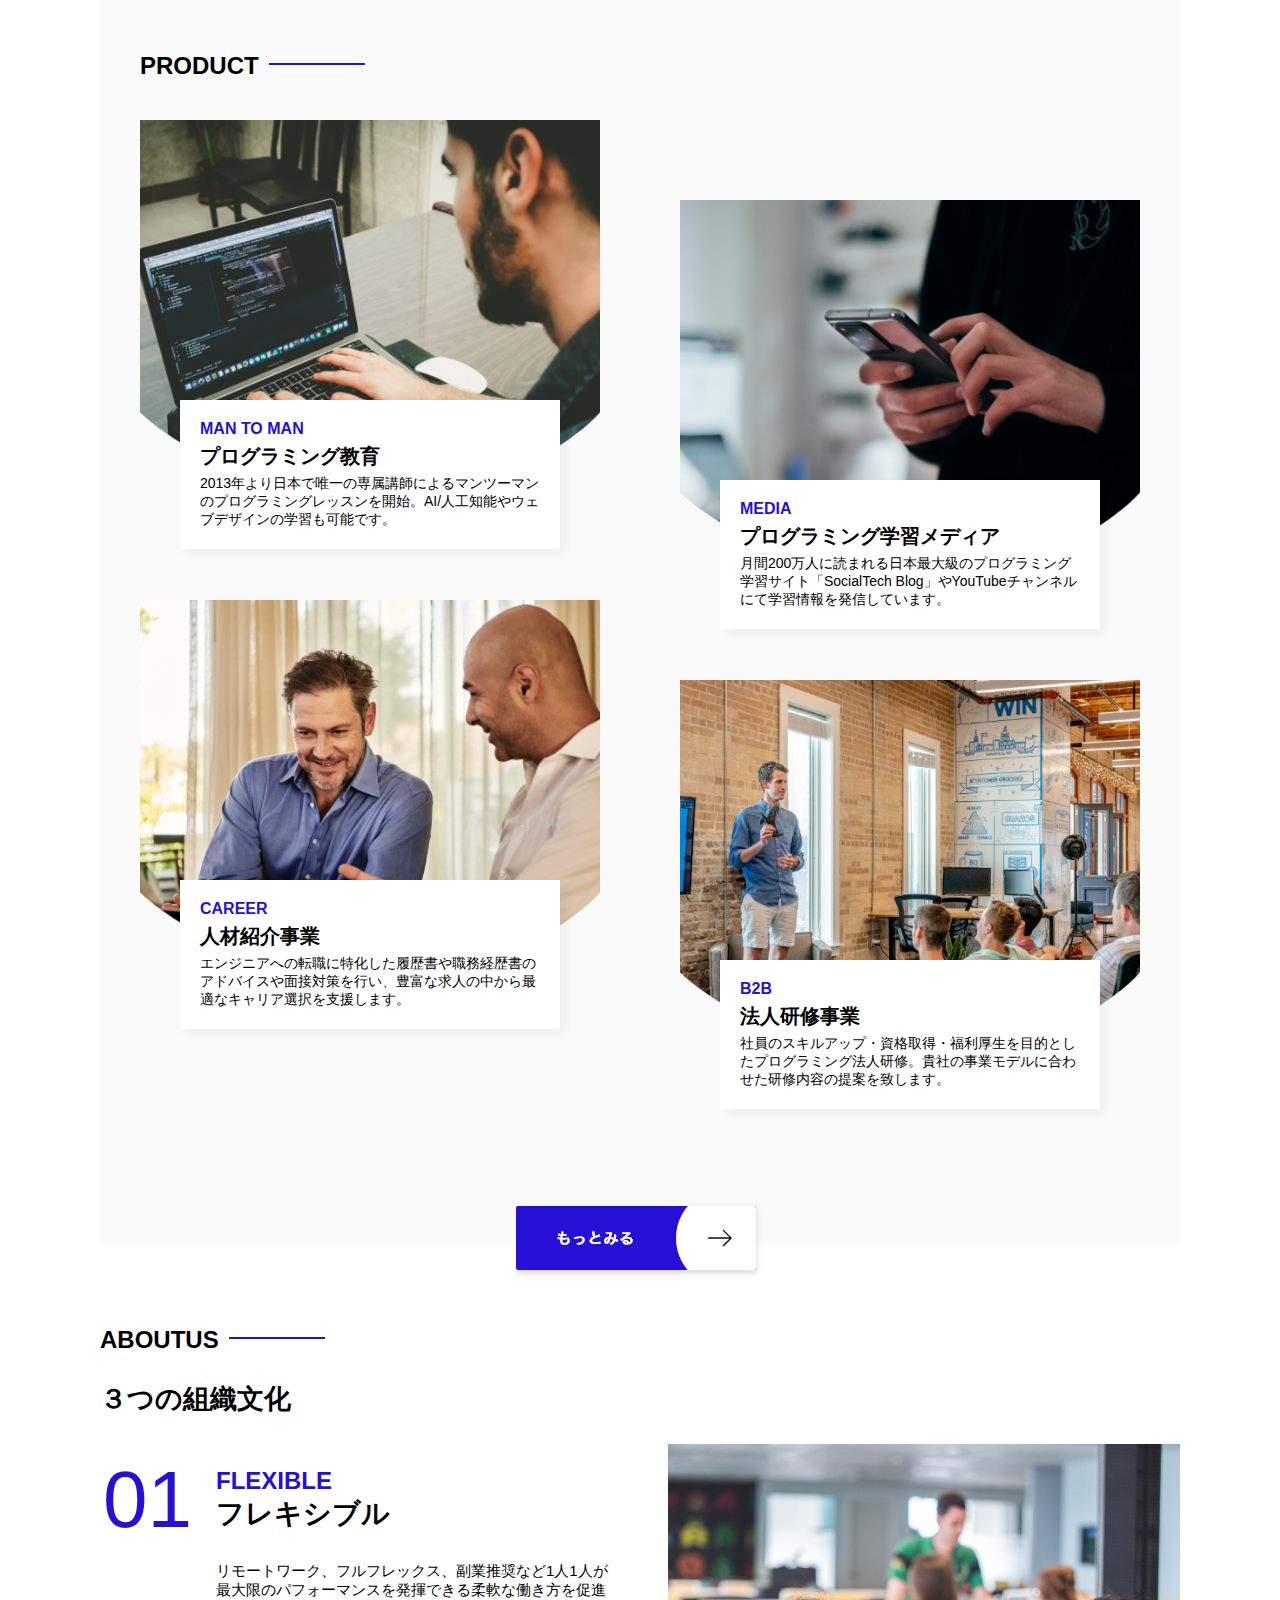
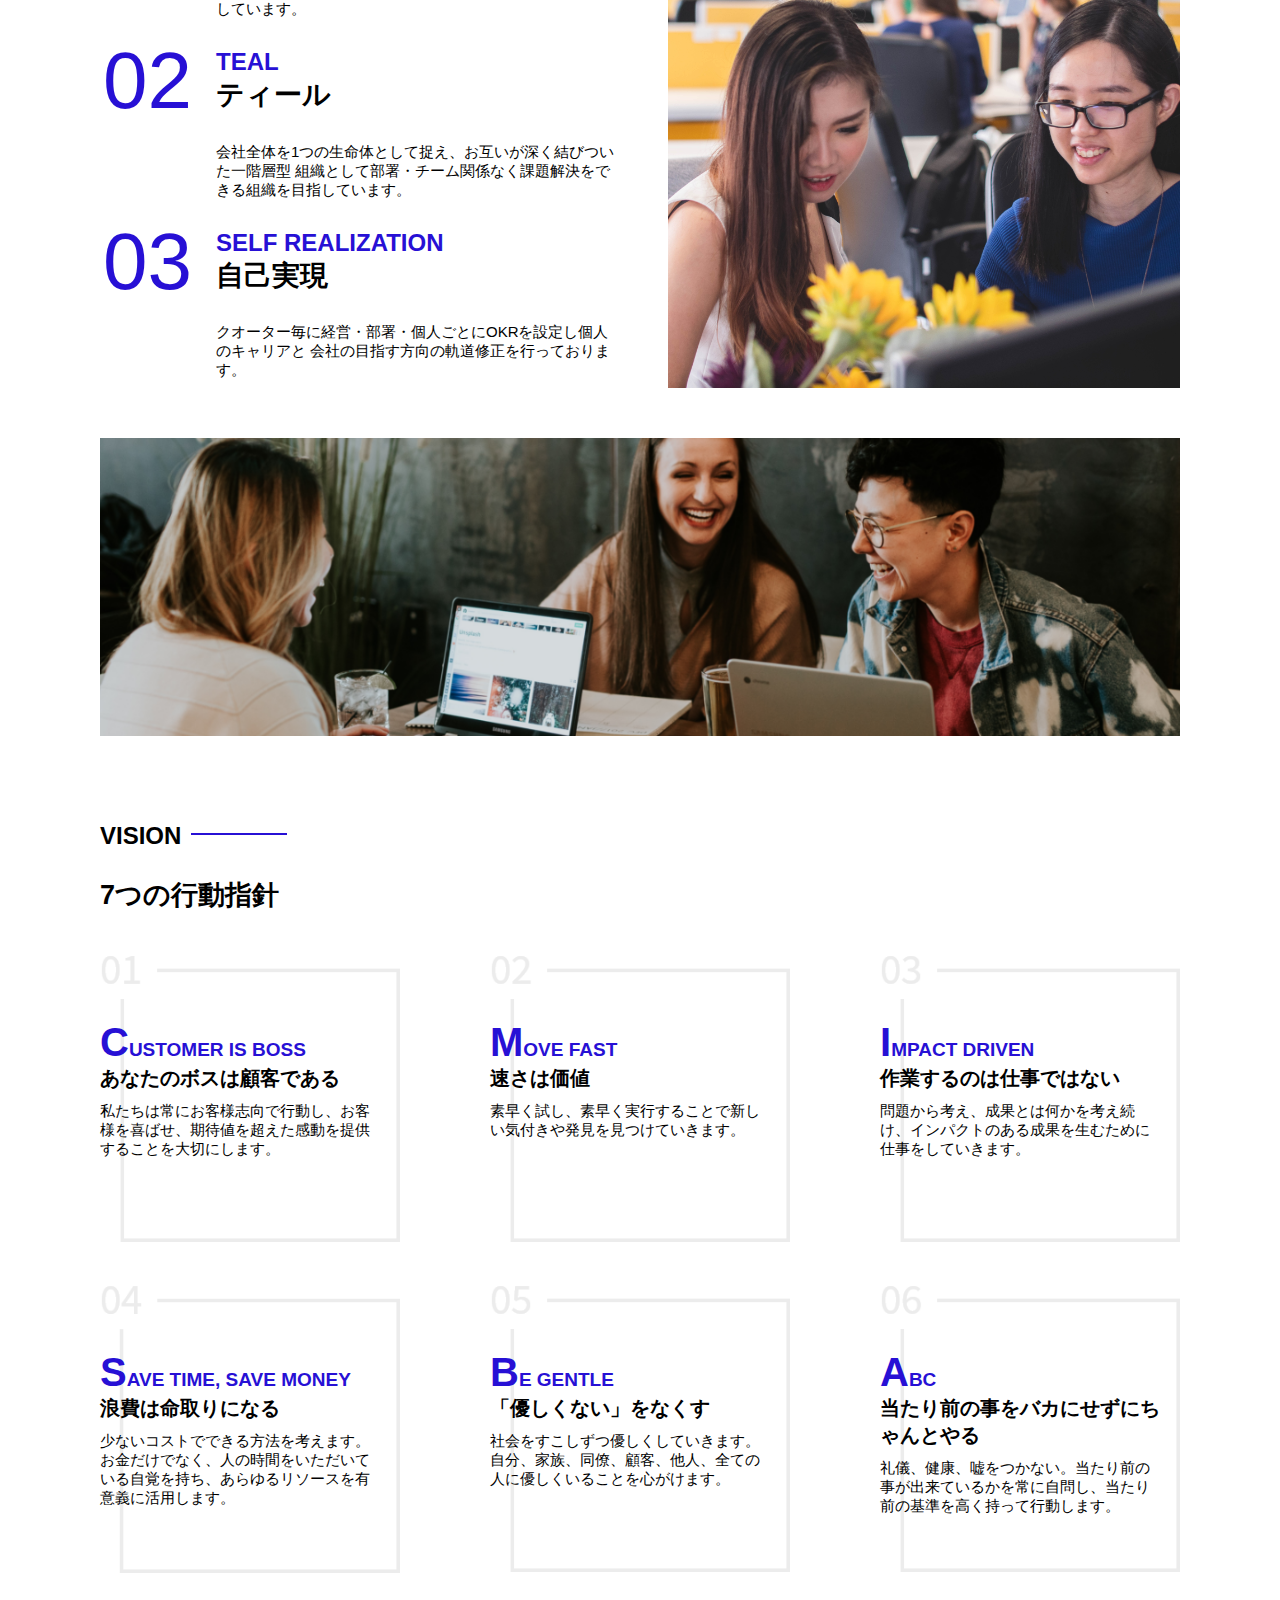
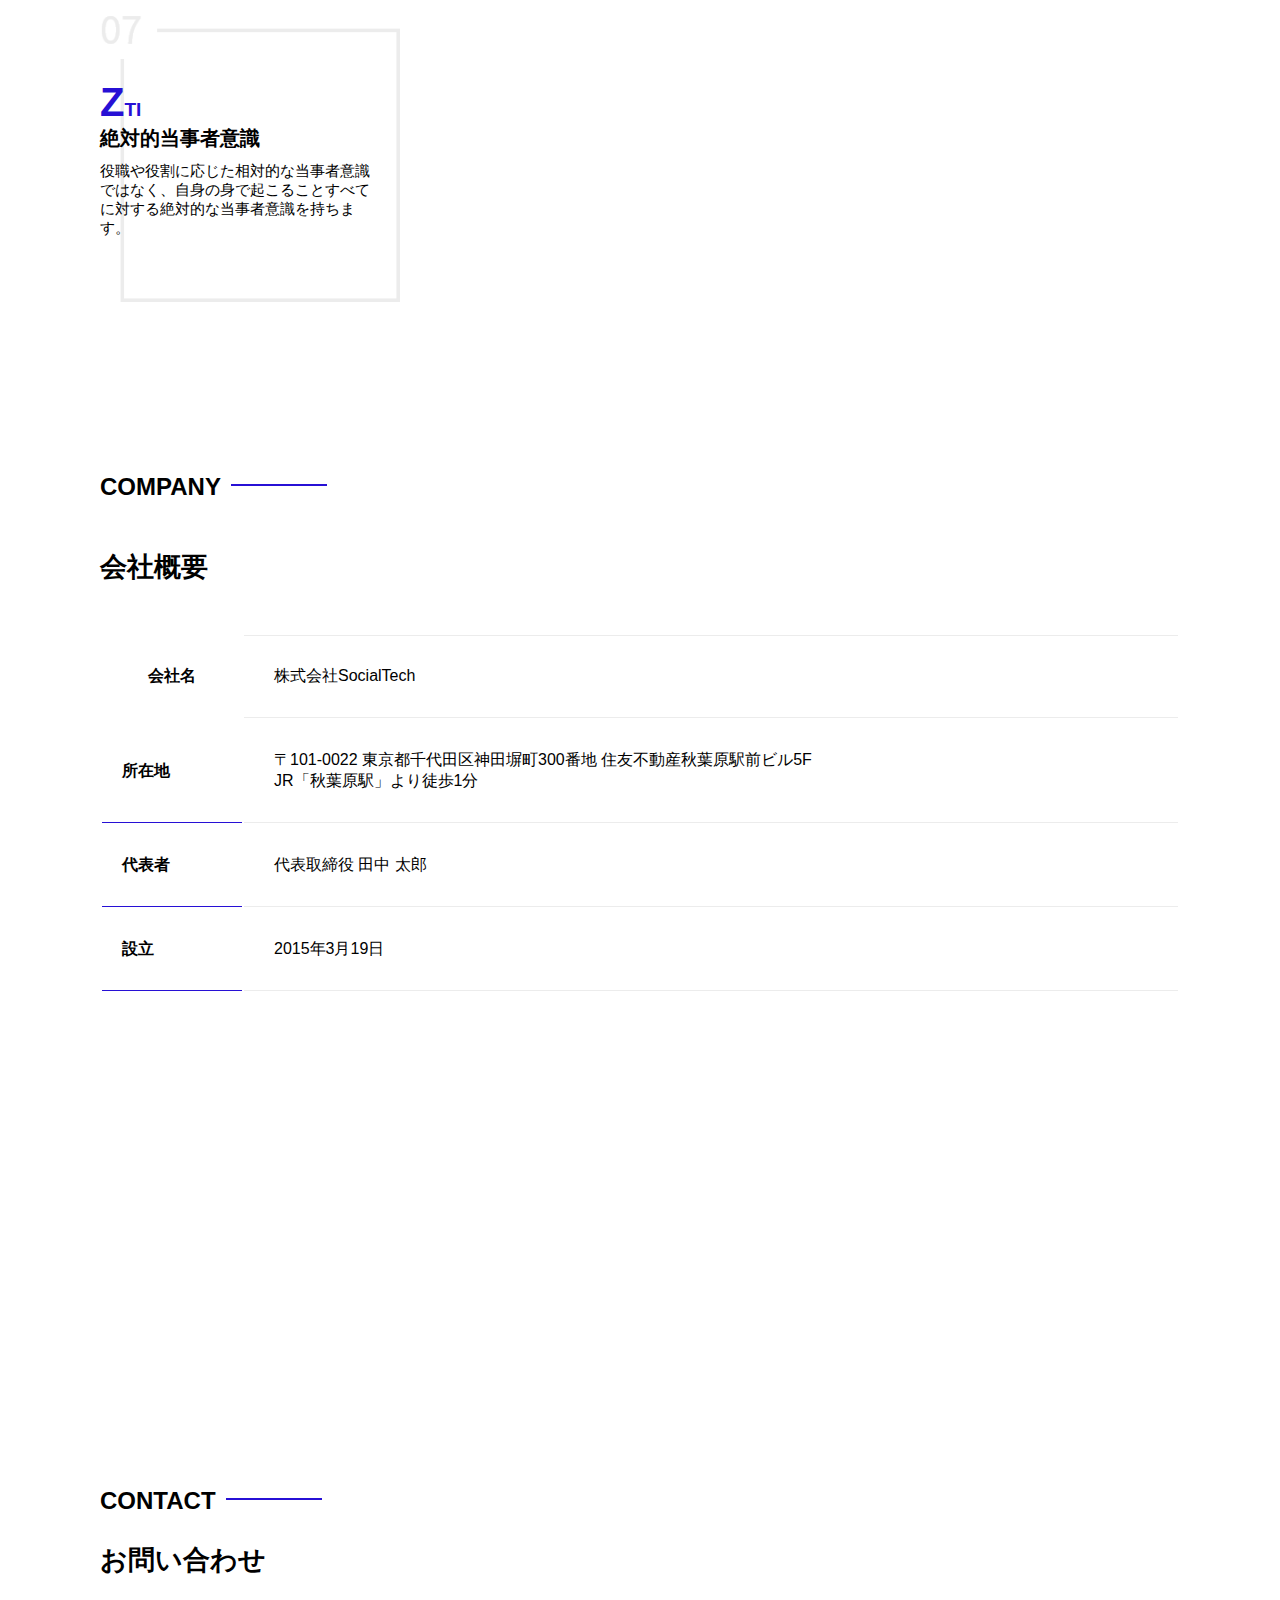
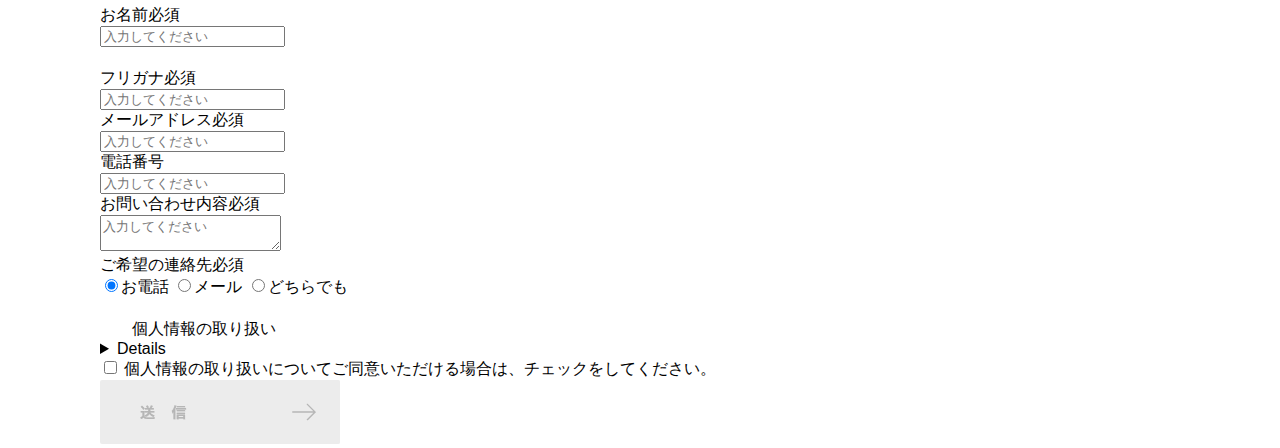
==== commit 58c398b0: "Add files via upload" ====
--- a/socialtech/index.html
+++ b/socialtech/index.html
@@ -219,73 +219,73 @@
           <div>
             <div class="vision-box">
               <img src="images/index/vision-01.png" alt="01" />
-              <span>
+              <div>
                 <h4>CUSTOMER IS BOSS</h4>
                 <h5>あなたのボスは顧客である</h5>
                 <p>
                   私たちは常にお客様志向で行動し、お客様を喜ばせ、期待値を超えた感動を提供することを大切にします。
                 </p>
-              </span>
+              </div>
             </div>
             <div class="vision-box">
               <img src="images/index/vision-02.png" alt="02" />
-              <span>
+              <div>
                 <h4>MOVE FAST</h4>
                 <h5>速さは価値</h5>
                 <p>
                   素早く試し、素早く実行することで新しい気付きや発見を見つけていきます。
                 </p>
-              </span>
+              </div>
             </div>
             <div class="vision-box">
               <img src="images/index/vision-03.png" alt="03" />
-              <span>
+              <div>
                 <h4>IMPACT DRIVEN</h4>
                 <h5>作業するのは仕事ではない</h5>
                 <p>
                   問題から考え、成果とは何かを考え続け、インパクトのある成果を生むために仕事をしていきます。
                 </p>
-              </span>
+              </div>
             </div>
             <div class="vision-box">
               <img src="images/index/vision-04.png" alt="04" />
-              <span>
+              <div>
                 <h4>SAVE TIME, SAVE MONEY</h4>
                 <h5>浪費は命取りになる</h5>
                 <p>
                   少ないコストでできる方法を考えます。お金だけでなく、人の時間をいただいている自覚を持ち、あらゆるリソースを有意義に活用します。
                 </p>
-              </span>
+              </div>
             </div>
             <div class="vision-box">
               <img src="images/index/vision-05.png" alt="05" />
-              <span>
+              <div>
                 <h4>BE GENTLE</h4>
                 <h5>「優しくない」をなくす</h5>
                 <p>
                   社会をすこしずつ優しくしていきます。自分、家族、同僚、顧客、他人、全ての人に優しくいることを心がけます。
                 </p>
-              </span>
+              </div>
             </div>
             <div class="vision-box">
               <img src="images/index/vision-06.png" alt="06" />
-              <span>
+              <div>
                 <h4>ABC</h4>
                 <h5>当たり前の事をバカにせずにちゃんとやる</h5>
                 <p>
                   礼儀、健康、嘘をつかない。当たり前の事が出来ているかを常に自問し、当たり前の基準を高く持って行動します。
                 </p>
-              </span>
+              </div>
             </div>
             <div class="vision-box">
               <img src="images/index/vision-07.png" alt="07" />
-              <span>
+              <div>
                 <h4>ZTI</h4>
                 <h5>絶対的当事者意識</h5>
                 <p>
                   役職や役割に応じた相対的な当事者意識ではなく、自身の身で起こることすべてに対する絶対的な当事者意識を持ちます。
                 </p>
-              </span>
+              </div>
             </div>
           </div>
         </section>
@@ -330,7 +330,7 @@
           </table>
           <iframe
             src="https://www.google.com/maps/embed?pb=!1m18!1m12!1m3!1d3240.0688551336807!2d139.7720776771055!3d35.69992317258124!2m3!1f0!2f0!3f0!3m2!1i1024!2i768!4f13.1!3m3!1m2!1s0x60188fee13660e23%3A0x77137876edf742ac!2z5L2P5Y-L5LiN5YuV55Sj56eL6JGJ5Y6f6aeF5YmN44OT44Or!5e0!3m2!1sja!2sjp!4v1704858013291!5m2!1sja!2sjp"
-            style="border: 0"
+            style="border: 0;"
             allowfullscreen=""
             loading="lazy"
           ></iframe>
@@ -341,9 +341,7 @@
           <form>
             <div>
             <div class="contact-heading">
-              <label class="contact-label"
-                >お名前<span class="contact-span">必須</span></label
-              >
+              <label class="contact-label">お名前<span class="contact-span">必須</span></label>
             </div>
             <div>
               <input
@@ -352,6 +350,7 @@
                 placeholder="入力してください"
                 class="contact-textbox">
             </div>
+            </div>
           　<div>
             <div class="contact-heading">
               <label class="contact-label"
@@ -366,6 +365,7 @@
                 class="contact-textbox">
             </div>
           </div>
+          <div>
             <div class="contact-heading">
               <label class="contact-label"
                 >メールアドレス<span class="contact-span">必須</span></label
@@ -378,6 +378,7 @@
                 placeholder="入力してください"
                 class="contact-textbox">
             </div>
+            </div>
           <div>
             <div class="contact-heading">
               <label class="contact-label"
@@ -400,6 +401,7 @@
                   name="message"
                 ></textarea>
               </div>
+              </div>
               <div class="contact-heading">
                 <lavel class="contact-label"
                   >ご希望の連絡先<span contact="contact-span">必須</span></lavel
@@ -411,25 +413,21 @@
                   type="radio"
                   value="tel"
                   name="contact"
-                  checked
-                /><label>お電話</label>
+                  checked><label>お電話</label>
                 <input
                   class="radiobutton"
                   type="radio"
                   value="mail"
-                  name="contact"
-                /><label>メール</label>
+                  name="contact"><label>メール</label>
                 <input
                   class="radiobutton"
                   type="radio"
                   value="both"
-                  name="contact"
-                /><label>どちらでも</label>
+                  name="contact"><label>どちらでも</label>
               </div>
             </div>
           　　<div class=""cotact-heading>
-            　　<label class="contact-lebel">個人情報の取り扱い</label>
-                <label>    
+            　　<label class="contact-lebel">個人情報の取り扱い</label>  
                   </div>
                   <div>
                           <details>
@@ -442,30 +440,30 @@
                     <span
                       >２．個人情報保護管理者（若しくはその代理人）の氏名又は職名、所属及び連絡先
                       鈴木 一郎 コーポレート部</span
-                    ><br />メールアドレス：samurai@example.com<br />TEL:03-1234-5678<br />
-                    <span>３．個人情報の目的</span><br />
-                    ・本サービス及び本サービスに関連する情報の提供又はそれらに関する連絡のため<br />
-                    ・ユーザーの本人確認のため<br />
-                    ・当社サービスのご案内のため<br />
+                    ><br />メールアドレス：samurai@example.com<br />TEL:03-1234-5678<br>
+                    <span>３．個人情報の目的</span><br>
+                    ・本サービス及び本サービスに関連する情報の提供又はそれらに関する連絡のため<br>
+                    ・ユーザーの本人確認のため<br>
+                    ・当社サービスのご案内のため<br>
                     ・当社の商品等の広告または宣伝（電子メールによるものを含むものとします。）<br /><br />
-                    <span>４．個人情報の取り扱いの業務</span><br />
-                    個人情報の取扱業務の全部または一部を外部に業務委託する場合があります。<br />
-                    その際、弊社は、個人情報を適切に保護できる管理体制を敷き実行していることを条件として<br />
-                    委託先を厳選したうえで、機密保持契約を委託先と締結し、お客様の個人情報を厳密に管理させます。<br /><br />
-                    <span>５．個人情報の開示等の請求</span><br />
-                    お客様は、弊社に対してご自身の個人情報の開示等（利用目的の通知、開示、内容の訂正・追加・削除、利用の停止または消去、第三者への提供の停止）に関して、当社問合わせ窓口に申し出ることができます。<br />
-                    その際、弊社はお客様ご本人を確認させていただいたうえで、合理的な期間内に対応いたします。<br /><br />
-                    なお、個人情報に関する弊社問合わせ先は、次の通りです。<br /><br />
-                    株式会社SocialTech　個人情報問合せ窓口<br />
+                    <span>４．個人情報の取り扱いの業務</span><br>
+                    個人情報の取扱業務の全部または一部を外部に業務委託する場合があります。<br>
+                    その際、弊社は、個人情報を適切に保護できる管理体制を敷き実行していることを条件として<br >
+                    委託先を厳選したうえで、機密保持契約を委託先と締結し、お客様の個人情報を厳密に管理させます。<br ><br >
+                    <span>５．個人情報の開示等の請求</span><br>
+                    お客様は、弊社に対してご自身の個人情報の開示等（利用目的の通知、開示、内容の訂正・追加・削除、利用の停止または消去、第三者への提供の停止）に関して、当社問合わせ窓口に申し出ることができます。<br >
+                    その際、弊社はお客様ご本人を確認させていただいたうえで、合理的な期間内に対応いたします。<br><br>
+                    なお、個人情報に関する弊社問合わせ先は、次の通りです。<br><br>
+                    株式会社SocialTech　個人情報問合せ窓口<br>
                     〒101-0022 東京都千代田区神田練塀町300番地
-                    住友不動産秋葉原駅前ビル5F<br />
-                    メールアドレス：samurai@example.com　TEL：03-1234-5678<br /><br />
+                    住友不動産秋葉原駅前ビル5F<br>
+                    メールアドレス：samurai@example.com　TEL：03-1234-5678<br><br>
                     <span>６．個人情報を提供されることの任意性について</span
                     ><br /><br />
                     お客様がご自身の個人情報を弊社に提供されるか否かは、お客様のご判断によりますが、もしご提供されない場合には、適切なサービスが提供できない場合がありますので予めご了承ください。
                   </div>
                 </details>
-                <input type="checkbox" name="agree" />
+                <input type="checkbox" name="agree">
                 <span
                   >個人情報の取り扱いについてご同意いただける場合は、チェックをしてください。</span
                 >
--- a/socialtech/style.css
+++ b/socialtech/style.css
@@ -234,6 +234,7 @@
 
 /*　セクション内の外側 */
 #vision > div {
+  width: 100%;
   display: flex;
   justify-content: space-between;
   flex-wrap: wrap;
@@ -247,12 +248,16 @@
   position: relative;
 }
 
-vision-box > img {
-  width: 100%;
-  position: relative;
+.vision-box > img {
+  width: 100%;
+  height: auto;
+  position: absolute;
+  top: 0;
+  left: 0;
   z-index: 30;
 }
 
+/* spanをdivにしてとの回答ありhtml直し済だからここはdiv*/
 .vision-box > div {
   position: absolute;
   top: 0;
@@ -279,3 +284,69 @@
 .vision-box > div > p {
   margin: 10px 0 0 0;
 }
+
+/* 会社概要　*/
+#company {
+  margin: 80px auto 80px auto;
+}
+
+#company-table {
+  width: 100%;
+}
+
+.tableheader {
+  text-align: left;
+  padding: 20px;
+  border-bottom-color: #2710d5;
+  border-bottom-width: 1px;
+  border-bottom-style: solid;
+  width: 100px;
+}
+
+.tebleheader-first {
+  text-align: left;
+  padding: 20px;
+  border-bottom-color: #2710d5;
+  border-bottom-width: 1px;
+  border-bottom-style: solid;
+  border-top-color: #2710d5;
+  border-top-width: 1px;
+  border-top-style: solid;
+  width: 100px;
+}
+
+.cell {
+  padding: 30px;
+  border-bottom-color: #ececec;
+  border-bottom-width: 1px;
+  border-bottom-style: solid;
+}
+
+.cell-first {
+  padding: 30px;
+  border-bottom-color: #ececec;
+  border-bottom-width: 1px;
+  border-bottom-style: solid;
+  border-top-color: #ececec;
+  border-top-width: 1px;
+  border-top-style: solid;
+}
+
+#company > iframe {
+  width: 100%;
+  height: 368px;
+  margin-top: 40px;
+}
+
+/* お問合せ　*/
+#contact {
+  margin: 80px auto 80px auto;
+}
+
+/* 外枠 */
+#contact > form > div {
+  display: flex;
+  flex-direction: row;
+  flex-wrap: wrap;
+  padding-bottom: 30px;
+}
